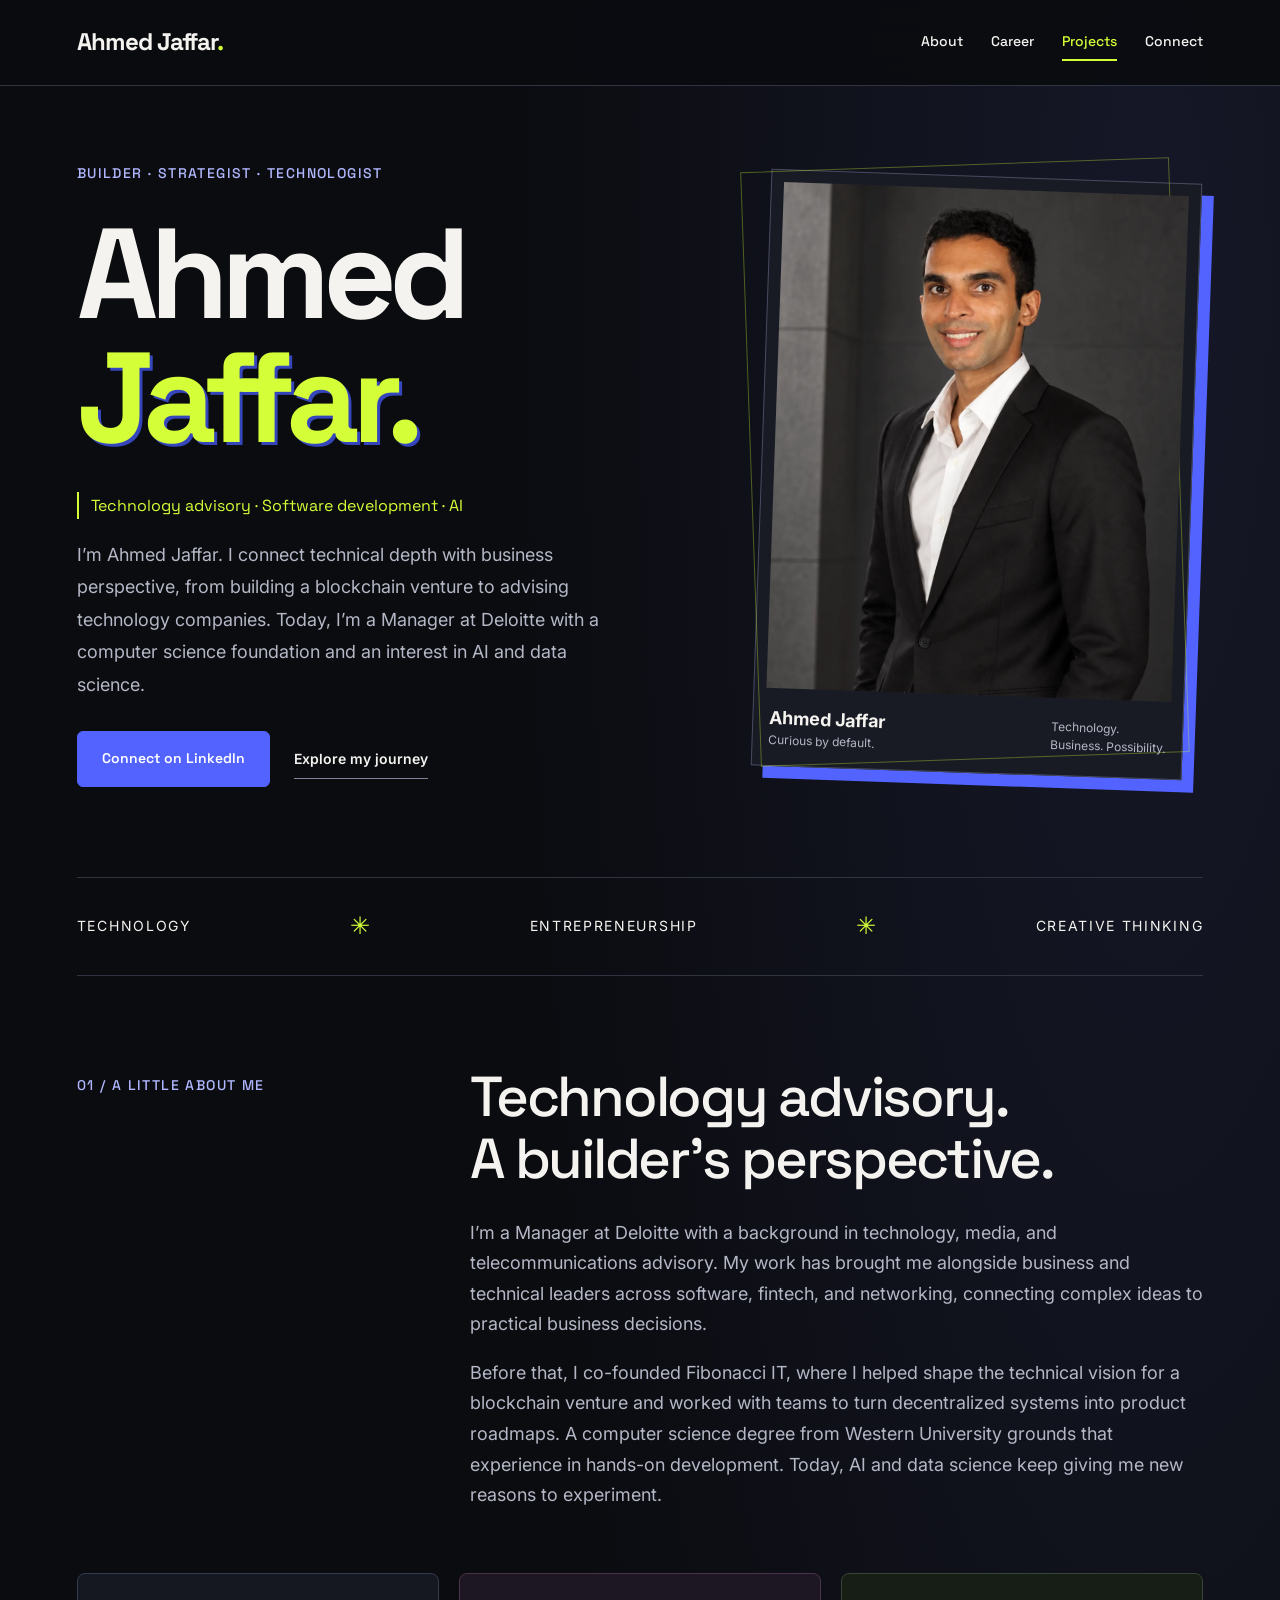
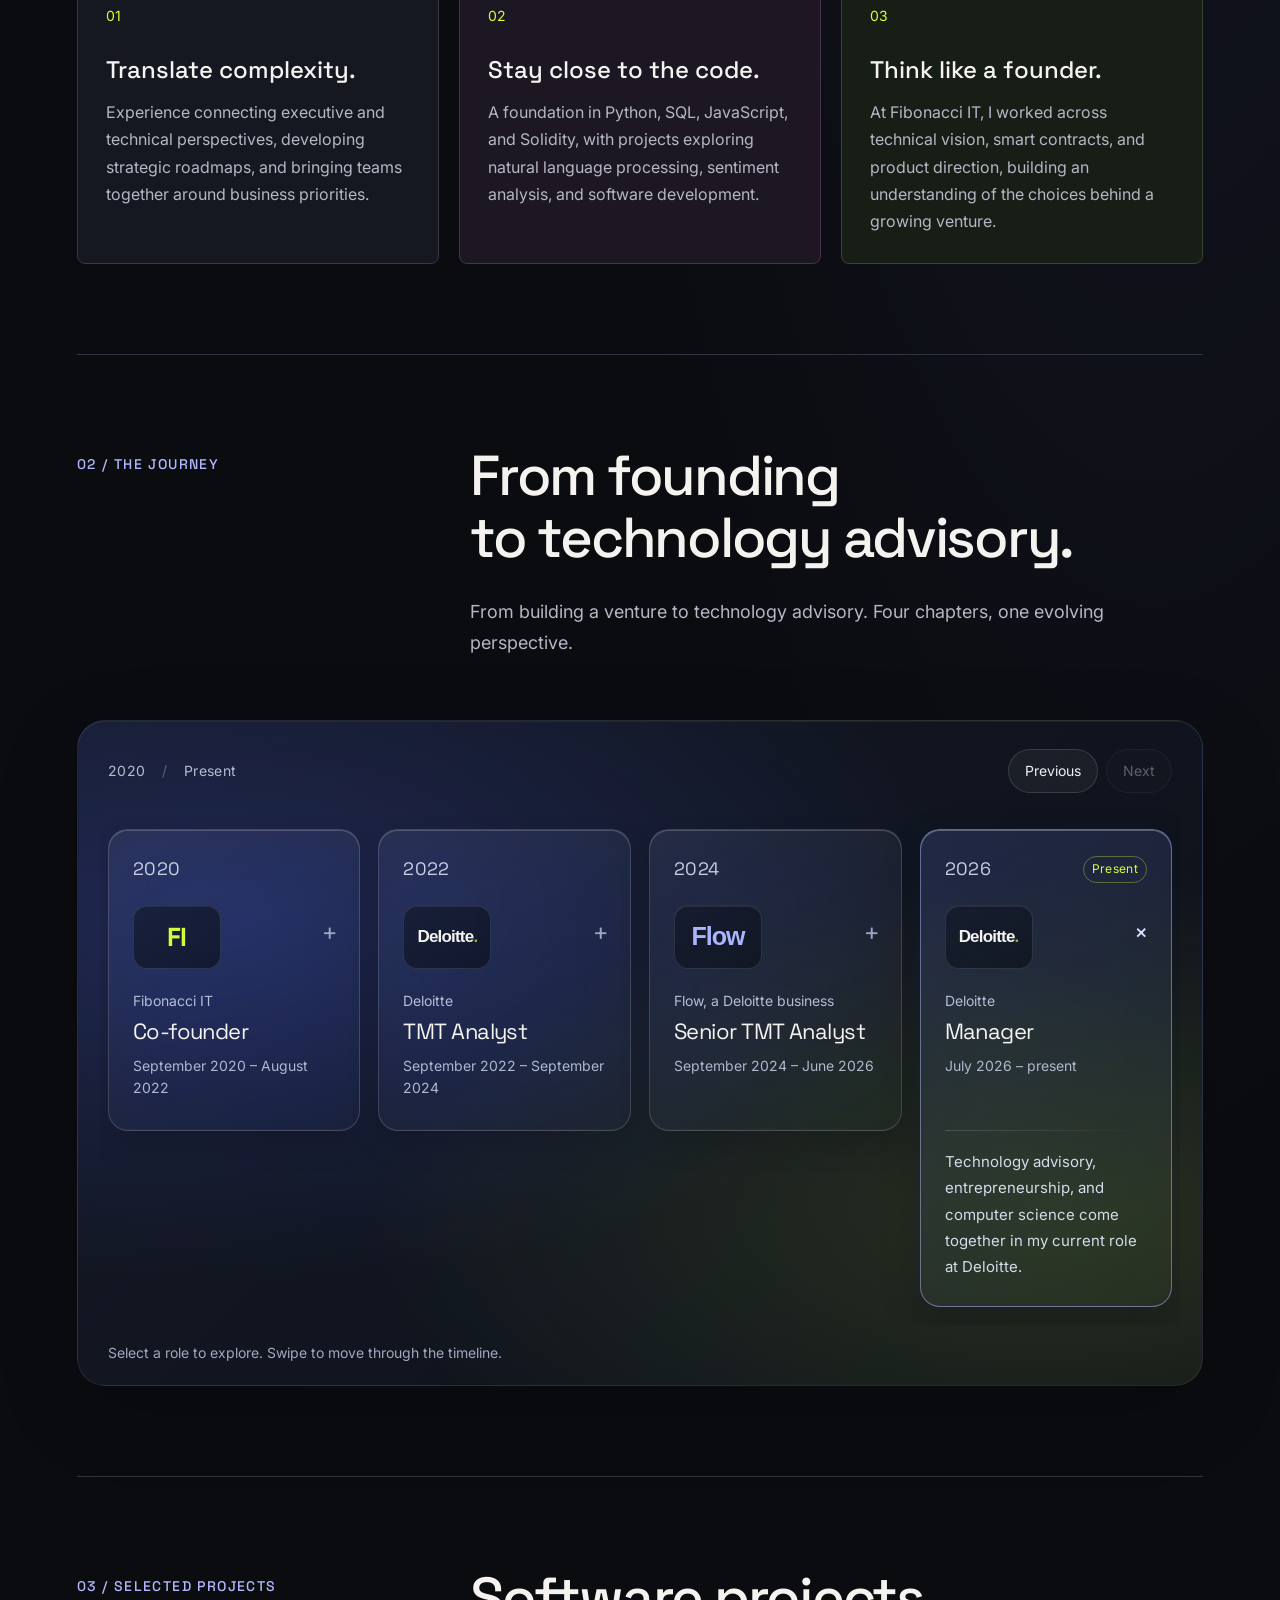
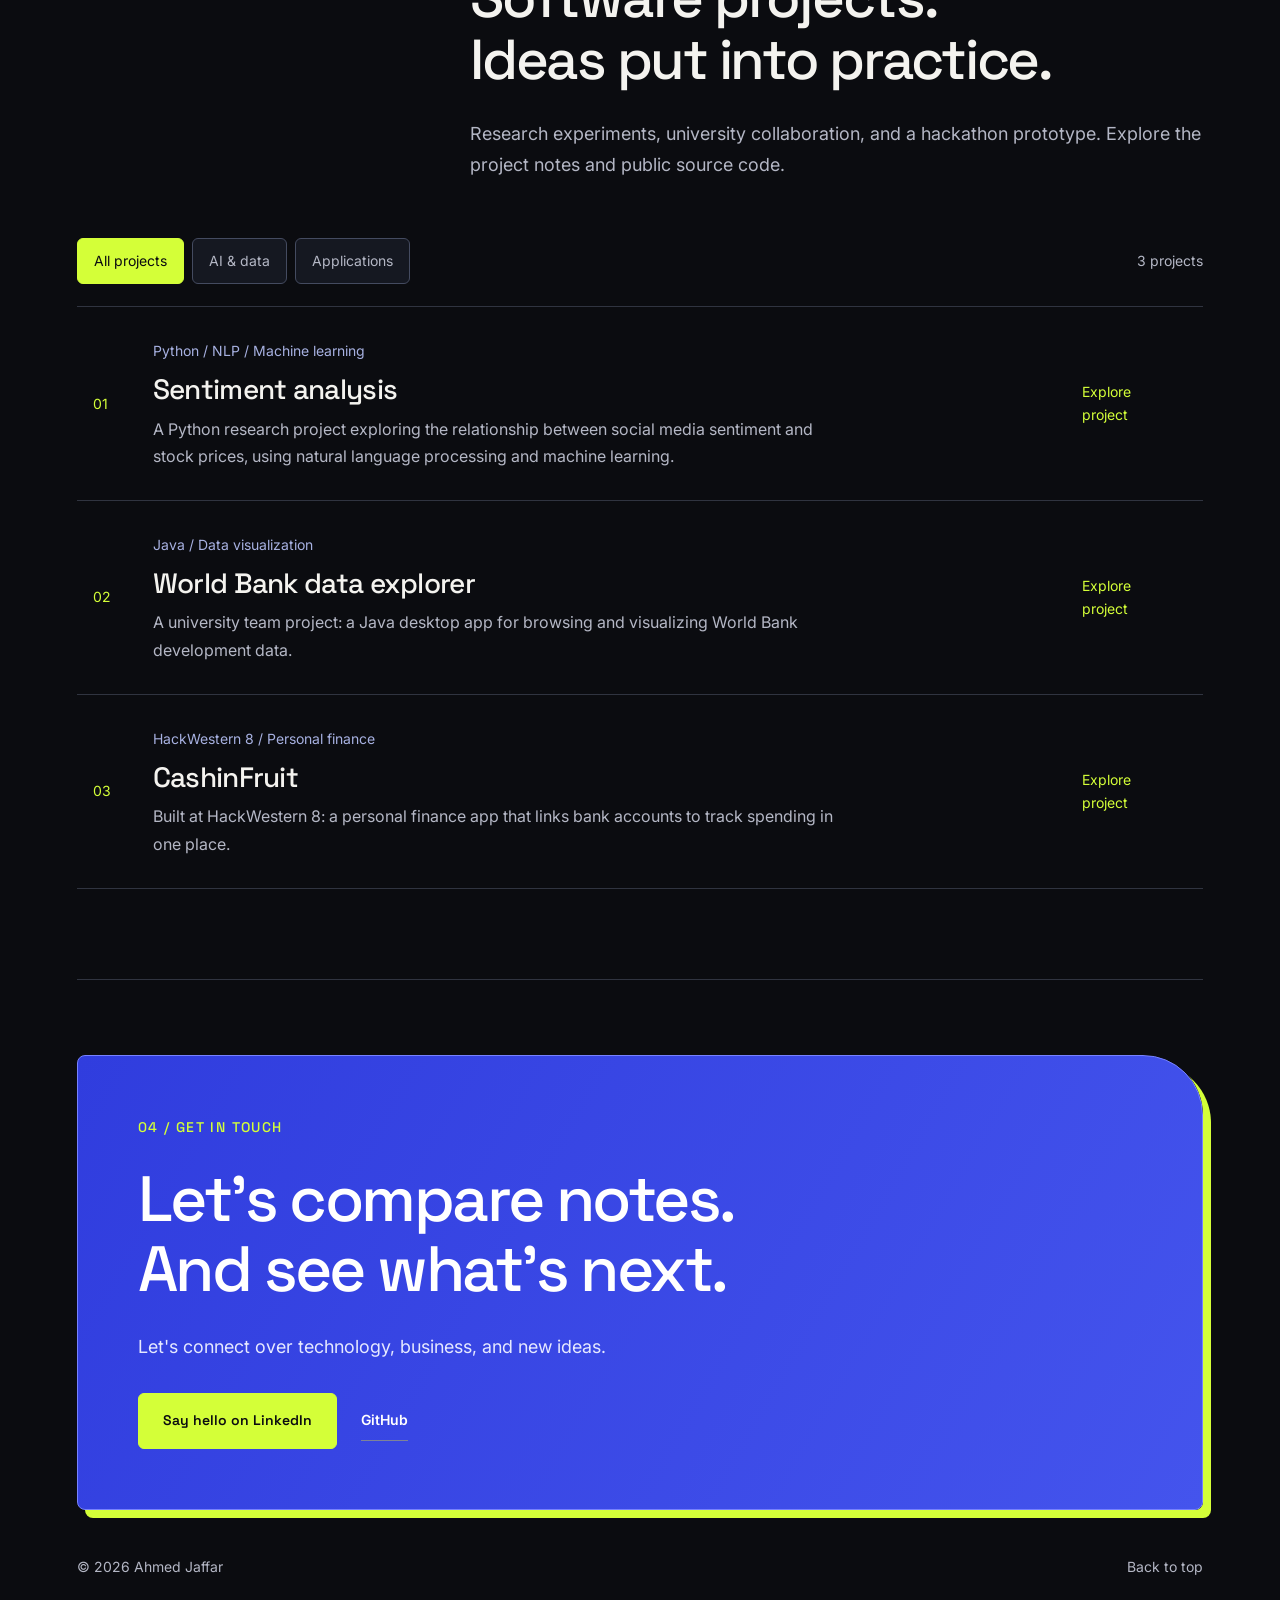
==== index.html @ ed450a81 "Sync published horizontal glass career timeline" ====
<!doctype html>
<html lang="en">
<head>
<meta charset="utf-8">
<meta name="viewport" content="width=device-width,initial-scale=1">
<title>Ahmed Jaffar | Technology Advisory &amp; Software Development</title>
<meta name="description" content="Ahmed Jaffar connects technology advisory with software development, AI research, and entrepreneurship. Explore his career and public software projects.">
<meta name="theme-color" content="#0b0c10">
<link rel="canonical" href="https://ahmedjaffar.ca/">

<meta property="og:type" content="profile">
<meta property="og:site_name" content="Ahmed Jaffar">
<meta property="og:locale" content="en_CA">
<meta property="profile:first_name" content="Ahmed">
<meta property="profile:last_name" content="Jaffar">
<meta property="og:title" content="Ahmed Jaffar | Technology Advisory &amp; Software Development">
<meta property="og:description" content="Ahmed Jaffar connects technology advisory with software development, AI research, and entrepreneurship. Explore his career and public software projects.">
<meta property="og:url" content="https://ahmedjaffar.ca/">
<meta property="og:image" content="https://ahmedjaffar.ca/og-image.jpg">
<meta property="og:image:width" content="1200">
<meta property="og:image:height" content="630">
<meta property="og:image:alt" content="Ahmed Jaffar personal website">
<meta name="twitter:image:alt" content="Ahmed Jaffar personal website">
<meta name="twitter:card" content="summary_large_image">
<meta name="twitter:title" content="Ahmed Jaffar | Technology Advisory &amp; Software Development">
<meta name="twitter:description" content="Ahmed Jaffar connects technology advisory with software development, AI research, and entrepreneurship. Explore his career and public software projects.">
<meta name="twitter:image" content="https://ahmedjaffar.ca/og-image.jpg">

<link rel="preconnect" href="https://fonts.googleapis.com">
<link rel="preconnect" href="https://fonts.gstatic.com" crossorigin>
<link rel="stylesheet" href="https://fonts.googleapis.com/css2?family=Space+Grotesk:wght@500;700&family=Inter:wght@400;500;600&display=swap">
<link rel="stylesheet" href="styles.css">

<link rel="icon" href="/favicon.ico" sizes="any">
<link rel="icon" type="image/svg+xml" href="/favicon.svg">
<link rel="icon" type="image/png" sizes="96x96" href="/favicon-96.png">
<link rel="apple-touch-icon" sizes="180x180" href="/apple-touch-icon.png">

<script type="application/ld+json">
{
  "@context": "https://schema.org",
  "@graph": [
    {
      "@type": "WebSite",
      "@id": "https://ahmedjaffar.ca/#website",
      "url": "https://ahmedjaffar.ca/",
      "name": "Ahmed Jaffar",
      "inLanguage": "en",
      "publisher": {
        "@id": "https://ahmedjaffar.ca/#person"
      },
      "alternateName": "Ahmed Jaffar"
    },
    {
      "@type": "ProfilePage",
      "@id": "https://ahmedjaffar.ca/#profile",
      "url": "https://ahmedjaffar.ca/",
      "name": "Ahmed Jaffar | Technology Advisory & Software Development",
      "description": "Ahmed Jaffar connects technology advisory with software development, AI research, and entrepreneurship. Explore his career and public software projects.",
      "isPartOf": {
        "@id": "https://ahmedjaffar.ca/#website"
      },
      "mainEntity": {
        "@id": "https://ahmedjaffar.ca/#person"
      },
      "inLanguage": "en",
      "hasPart": {
        "@id": "https://ahmedjaffar.ca/#project-list"
      }
    },
    {
      "@type": "Person",
      "@id": "https://ahmedjaffar.ca/#person",
      "name": "Ahmed Jaffar",
      "url": "https://ahmedjaffar.ca/",
      "jobTitle": "Manager",
      "worksFor": {
        "@type": "Organization",
        "name": "Deloitte"
      },
      "alumniOf": {
        "@type": "CollegeOrUniversity",
        "name": "Western University"
      },
      "knowsAbout": [
        "Technology advisory",
        "Computer science",
        "Artificial intelligence",
        "Software development",
        "Entrepreneurship"
      ],
      "sameAs": [
        "https://www.linkedin.com/in/ahmedjjaffar/",
        "https://github.com/Ajaffar1"
      ],
      "image": "https://ahmedjaffar.ca/ahmed-portrait.jpg"
    },
    {
      "@type": "ItemList",
      "@id": "https://ahmedjaffar.ca/#project-list",
      "name": "Ahmed Jaffar\u2019s selected public software projects",
      "itemListElement": [
        {
          "@type": "ListItem",
          "position": 1,
          "item": {
            "@type": "SoftwareSourceCode",
            "name": "Sentiment analysis",
            "codeRepository": "https://github.com/Ajaffar1/TwitterSentiment",
            "url": "https://ahmedjaffar.ca/projects/sentiment-analysis/",
            "programmingLanguage": "Python"
          }
        },
        {
          "@type": "ListItem",
          "position": 2,
          "item": {
            "@type": "SoftwareSourceCode",
            "name": "World Bank data explorer",
            "codeRepository": "https://github.com/Ajaffar1/World-Bank-DataBase",
            "url": "https://ahmedjaffar.ca/projects/world-bank-data-explorer/",
            "programmingLanguage": "Java"
          }
        },
        {
          "@type": "ListItem",
          "position": 3,
          "item": {
            "@type": "SoftwareSourceCode",
            "name": "CashinFruit",
            "codeRepository": "https://github.com/Ajaffar1/CashinFruit",
            "url": "https://ahmedjaffar.ca/projects/cashinfruit/"
          }
        }
      ]
    }
  ]
}
</script>
<noscript><style>.reveal{opacity:1!important;transform:none!important}</style></noscript>
</head>
<body>
<div class="reading-progress" aria-hidden="true"><span></span></div>
<a class="skip" href="#main-content">Skip to content</a>
<header class="site-header">
<a class="brand" href="#">Ahmed Jaffar<span>.</span>
</a>
<nav aria-label="Main navigation">
<a href="#about">About</a>
<a href="#work">Career</a>
<a href="#projects">Projects</a>
<a href="#connect">Connect</a>
</nav>
</header>
<main id="main-content">
<div class="hero">
<div>
<div class="eyebrow">
<span class="dot">
</span>Builder · Strategist · Technologist</div>
<h1>Ahmed<br>
<em>Jaffar.</em>
</h1>
<div class="hero-tag">Technology advisory · Software development · AI</div>
<p class="intro">I’m Ahmed Jaffar. I connect technical depth with business perspective, from building a blockchain venture to advising technology companies. Today, I’m a Manager at Deloitte with a computer science foundation and an interest in AI and data science.</p>
<div class="actions">
<a class="button" href="https://www.linkedin.com/in/ahmedjjaffar/" target="_blank" rel="noopener">Connect on LinkedIn</a>
<a href="#work">Explore my journey</a>
</div>
</div>
<div class="portrait">
<picture>
<source srcset="ahmed-portrait.webp" type="image/webp">
<img src="ahmed-portrait.jpg" alt="Ahmed Jaffar" width="1024" height="1536" fetchpriority="high" decoding="async">
</picture>
<div class="caption">
<div>
<strong>Ahmed Jaffar</strong>Curious by default.</div>
<span>Technology.<br>Business. Possibility.</span>
</div>
</div>
</div>
<div class="strip" aria-label="Areas of interest">
<span>TECHNOLOGY</span>
<span aria-hidden="true">✳</span>
<span>ENTREPRENEURSHIP</span>
<span aria-hidden="true">✳</span>
<span>CREATIVE THINKING</span>
</div>
<section id="about" class="reveal">
<div class="section-head">
<div class="eyebrow">01 / A little about me</div>
<div>
<h2>Technology advisory.<br>A builder’s perspective.</h2>
<p class="section-copy">I’m a Manager at Deloitte with a background in technology, media, and telecommunications advisory. My work has brought me alongside business and technical leaders across software, fintech, and networking, connecting complex ideas to practical business decisions.</p>
<p class="section-copy">Before that, I co-founded Fibonacci IT, where I helped shape the technical vision for a blockchain venture and worked with teams to turn decentralized systems into product roadmaps. A computer science degree from Western University grounds that experience in hands-on development. Today, AI and data science keep giving me new reasons to experiment.</p>
</div>
</div>
<div class="areas">
<article class="area">
<span class="num">01</span>
<h3>Translate complexity.</h3>
<p>Experience connecting executive and technical perspectives, developing strategic roadmaps, and bringing teams together around business priorities.</p>
</article>
<article class="area">
<span class="num">02</span>
<h3>Stay close to the code.</h3>
<p>A foundation in Python, SQL, JavaScript, and Solidity, with projects exploring natural language processing, sentiment analysis, and software development.</p>
</article>
<article class="area">
<span class="num">03</span>
<h3>Think like a founder.</h3>
<p>At Fibonacci IT, I worked across technical vision, smart contracts, and product direction, building an understanding of the choices behind a growing venture.</p>
</article>
</div>
</section>
<section id="work" class="reveal">
<div class="section-head">
<div class="eyebrow">02 / The journey</div>
<div>
<h2>From founding<br>to technology advisory.</h2>
<p class="section-copy">From building a venture to technology advisory. Four chapters, one evolving perspective.</p>
</div>
</div>
<div class="glass-timeline">
<div class="glass-toolbar"><span class="glass-caption">2020 <span aria-hidden="true">/</span> Present</span><div class="glass-controls" hidden><button type="button" class="career-previous" aria-label="Previous career role">Previous</button><button type="button" class="career-next" aria-label="Next career role">Next</button></div></div>
<div class="career-list" aria-label="Career timeline">
<details class="career-item" id="career-2020" data-nosnippet>
<summary>
<span class="career-milestone" aria-hidden="true">2020</span><span class="company-mark fibonacci" aria-hidden="true">FI</span><span class="career-heading"><span class="career-company">Fibonacci IT</span><span class="career-role">Co-founder</span><span class="career-date">September 2020 – August 2022</span></span><span class="career-chevron" aria-hidden="true">+</span></summary>
<div class="career-description"><p>Co-founded a blockchain venture focused on decentralized data infrastructure, working across smart contracts, data migration protocols, and product development roadmaps.</p></div></details><details class="career-item" id="career-2022" data-nosnippet>
<summary>
<span class="career-milestone" aria-hidden="true">2022</span><span class="company-mark deloitte" aria-hidden="true">Deloitte<span>.</span></span><span class="career-heading"><span class="career-company">Deloitte</span><span class="career-role">TMT Analyst</span><span class="career-date">September 2022 – September 2024</span></span><span class="career-chevron" aria-hidden="true">+</span></summary>
<div class="career-description"><p>Research, analysis, and executive briefings for technology and media engagements. Turning complex information into clear recommendations.</p></div></details><details class="career-item" id="career-2024" data-nosnippet>
<summary>
<span class="career-milestone" aria-hidden="true">2024</span><span class="company-mark flow" aria-hidden="true">Flow</span><span class="career-heading"><span class="career-company">Flow, a Deloitte business</span><span class="career-role">Senior TMT Analyst</span><span class="career-date">September 2024 – June 2026</span></span><span class="career-chevron" aria-hidden="true">+</span></summary>
<div class="career-description"><p>Worked with executive, finance, and technical stakeholders across software, fintech, and networking, connecting strategic priorities with practical business roadmaps.</p></div></details><details class="career-item" id="career-2026" open>
<summary>
<span class="career-milestone" aria-hidden="true">2026<span class="current-label">Present</span></span><span class="company-mark deloitte" aria-hidden="true">Deloitte<span>.</span></span><span class="career-heading"><span class="career-company">Deloitte</span><span class="career-role">Manager</span><span class="career-date">July 2026 – present</span></span><span class="career-chevron" aria-hidden="true">+</span></summary>
<div class="career-description"><p>Technology advisory, entrepreneurship, and computer science come together in my current role at Deloitte.</p></div></details></div>
<p class="glass-hint">Select a role to explore. Swipe to move through the timeline.</p>
</div>
</section>
<section id="projects" class="reveal">
<div class="section-head">
<div class="eyebrow">03 / Selected projects</div>
<div>
<h2>Software projects.<br>Ideas put into practice.</h2>
<p class="section-copy">Research experiments, university collaboration, and a hackathon prototype. Explore the project notes and public source code.</p>
</div>
</div>
<div class="project-tools" hidden>
<div role="group" aria-label="Filter projects" class="project-filters">
<button type="button" data-filter="all" aria-pressed="true">All projects</button>
<button type="button" data-filter="data" aria-pressed="false">AI & data</button>
<button type="button" data-filter="apps" aria-pressed="false">Applications</button>
</div>
<p class="project-count" role="status" aria-live="polite">3 projects</p>
</div>
<div class="projects">
<a class="project" data-category="data" href="/projects/sentiment-analysis/">
<span class="num">01</span>
<div>
<span class="project-stack">Python / NLP / Machine learning</span>
<h3>Sentiment analysis</h3>
<p>A Python research project exploring the relationship between social media sentiment and stock prices, using natural language processing and machine learning.</p>
</div>
<span class="project-cta">Explore project</span>
</a>
<a class="project" data-category="data apps" href="/projects/world-bank-data-explorer/">
<span class="num">02</span>
<div>
<span class="project-stack">Java / Data visualization</span>
<h3>World Bank data explorer</h3>
<p>A university team project: a Java desktop app for browsing and visualizing World Bank development data.</p>
</div>
<span class="project-cta">Explore project</span>
</a>
<a class="project" data-category="apps" href="/projects/cashinfruit/">
<span class="num">03</span>
<div>
<span class="project-stack">HackWestern 8 / Personal finance</span>
<h3>CashinFruit</h3>
<p>Built at HackWestern 8: a personal finance app that links bank accounts to track spending in one place.</p>
</div>
<span class="project-cta">Explore project</span>
</a>
</div>
</section>
<section id="connect" class="contact reveal">
<div class="eyebrow">04 / Get in touch</div>
<h2>Let’s compare notes.<br>And see what’s next.</h2>
<p>Let's connect over technology, business, and new ideas.</p>
<div class="actions">
<a class="button" href="https://www.linkedin.com/in/ahmedjjaffar/" target="_blank" rel="noopener">Say hello on LinkedIn</a>
<a href="https://github.com/Ajaffar1" target="_blank" rel="noopener">GitHub</a>
</div>
</section>
</main>
<footer>
<span>© 2026 Ahmed Jaffar</span>
<a href="#">Back to top</a>
</footer>
<script src="script.js" defer></script>
</body>
</html>
---- styles.css ----
:root{--ink:#f4f3ef;--paper:#0b0c10;--muted:#b4b7c5;--line:#303440;--blue:#5363ff;--lime:#d4ff38;--panel:#151821}*{box-sizing:border-box}html{scroll-behavior:smooth;scroll-padding-top:110px}body{margin:0;background:var(--paper);color:var(--ink);font:1rem/1.7 Inter,Arial,sans-serif;background-image:radial-gradient(ellipse at 90% 6%,#25294b66,transparent 40%)}[hidden]{display:none!important}a{color:inherit;text-decoration:none}button{font:inherit;cursor:pointer}a:focus-visible,button:focus-visible,summary:focus-visible{outline:3px solid var(--lime);outline-offset:5px}header,main,footer{max-width:1440px;margin:auto;padding-inline:6%}.site-header{position:sticky;top:0;z-index:20;background:#0b0c10f2;backdrop-filter:blur(16px);display:flex;justify-content:space-between;align-items:center;gap:24px;padding-block:22px;border-bottom:1px solid var(--line)}.brand,h1,h2,h3,.chapter-year,.chapter-title,.eyebrow,.hero-tag,nav,.button{font-family:'Space Grotesk',Inter,Arial,sans-serif}.brand{font-weight:700;font-size:1.5rem;letter-spacing:-1px}.brand span{color:var(--lime)}nav{display:flex;gap:28px;font-size:.875rem;font-weight:500}nav a{padding-block:6px;border-bottom:2px solid transparent;transition:color .2s,border-color .2s}nav a:hover,nav a[aria-current]{color:var(--lime);border-color:var(--lime)}.hero{display:grid;grid-template-columns:1.4fr 1fr;gap:64px;align-items:center;padding-block:76px 90px}.hero>div{min-width:0}.eyebrow{font-size:.875rem;text-transform:uppercase;letter-spacing:.1em;color:#b1b8ff;font-weight:500}.dot{display:none}h1{font-size:clamp(5rem,10vw,9rem);font-weight:700;line-height:.97;letter-spacing:-.06em;margin:26px 0 32px}h1 em{font-style:normal;color:var(--lime);text-shadow:3px 3px 0 #3545bb}.hero-tag{display:inline-block;color:var(--lime);font-size:1rem;border-left:2px solid var(--lime);padding-left:12px;margin-bottom:20px}.intro{max-width:540px;color:var(--muted);font-size:1.125rem;line-height:1.8}.actions{display:flex;flex-wrap:wrap;gap:24px;align-items:center;margin-top:30px;font-size:.875rem;font-weight:600}.actions>a:not(.button){padding-block:8px;border-bottom:1px solid #7e8397}.button{display:inline-block;background:var(--blue);color:#fff;padding:15px 24px;border:1px solid var(--blue);border-radius:6px;transition:transform .2s,box-shadow .2s}.button:hover{transform:translateY(-3px);box-shadow:0 10px 28px #5263ff44}.portrait{position:relative;background:#181b24;border:1px solid #464b5e;padding:12px;transform:rotate(2deg);box-shadow:12px 12px 0 #5363ff;margin-right:12px}.portrait:before{content:'';position:absolute;inset:-12px 12px 12px -12px;border:1px solid #d4ff3855;z-index:-1;transform:rotate(-4deg)}.portrait img{display:block;width:100%;height:auto;aspect-ratio:4/5;object-fit:cover;object-position:center 30%}.caption{padding:16px 4px 4px;display:flex;justify-content:space-between;gap:12px;align-items:center;font-size:.75rem;line-height:1.5;color:var(--muted)}.caption strong{color:var(--ink);font-size:1.125rem;display:block}.strip{border-block:1px solid var(--line);display:flex;justify-content:space-between;align-items:center;flex-wrap:wrap;gap:20px;padding:28px 0;font-size:.875rem;letter-spacing:.12em}.strip span:nth-child(even){font-size:1.5rem;color:var(--lime)}section{padding:90px 0;border-bottom:1px solid var(--line);scroll-margin-top:24px}.section-head{display:grid;grid-template-columns:1fr 2.2fr;gap:60px}.section-head>.eyebrow{padding-top:8px}h2{font-size:clamp(2.375rem,4.4vw,4rem);font-weight:500;line-height:1.1;letter-spacing:-.04em;margin:0 0 28px}p{margin-top:0}.section-copy{color:var(--muted);font-size:1.125rem;max-width:750px}.areas{display:grid;grid-template-columns:repeat(3,1fr);gap:20px;margin-top:44px}.area{padding:28px;background:var(--panel);border:1px solid #343a4b;border-radius:8px;transition:transform .2s,border-color .2s}.area:nth-child(2){background:#1d1723;border-color:#483348}.area:nth-child(3){background:#171e16;border-color:#364432}.area:hover{transform:translateY(-4px);border-color:var(--lime)}.num{font-size:.875rem;color:var(--lime)}h3{font-size:1.5rem;line-height:1.3;font-weight:500;margin:25px 0 14px}.area p{color:var(--muted);margin-bottom:0}.timeline-tools,.project-tools{display:flex;justify-content:space-between;align-items:center;gap:20px;flex-wrap:wrap;margin-top:40px}.year-nav,.project-filters{display:flex;flex-wrap:wrap;gap:8px}.timeline-tools button,.project-filters button{padding:10px 16px;font-size:.875rem;background:var(--panel);color:var(--muted);border:1px solid #444b60;border-radius:6px;transition:background .2s,color .2s}.timeline-tools button:hover,.project-filters button:hover{border-color:var(--lime);color:var(--ink)}.year-nav button[aria-expanded="true"],.project-filters button[aria-pressed="true"]{background:var(--lime);color:var(--paper);border-color:var(--lime)}.timeline-tools .expand-timeline{background:transparent;color:var(--ink)}.timeline{margin-top:24px;position:relative}.chapter{border-top:1px solid var(--line);scroll-margin-top:120px}.chapter:last-child{border-bottom:1px solid var(--line)}.chapter summary{display:grid;grid-template-columns:140px 1fr 40px;gap:24px;align-items:center;padding:30px 20px;cursor:pointer;list-style:none;border-radius:4px}.chapter summary::-webkit-details-marker{display:none}.chapter summary:hover{background:#181d2a}.chapter-year{font-size:1.75rem;color:#939bb5;font-weight:500}.chapter-year>span{display:block;width:fit-content;font-size:.75rem;letter-spacing:.05em;padding:2px 8px;margin-top:6px;background:var(--lime);color:var(--paper);border-radius:3px}.chapter-title{font-size:1.75rem;font-weight:500;line-height:1.3;letter-spacing:-.025em}.chapter-title small{display:block;font:400 .875rem/1.7 Inter,Arial,sans-serif;color:var(--muted);margin-top:8px}.chapter-toggle{font-size:1.875rem;color:var(--lime);text-align:center;transition:transform .2s}.chapter[open]{background:#111622;border-left:2px solid var(--lime)}.chapter[open] .chapter-year{color:var(--lime)}.chapter[open] .chapter-toggle{transform:rotate(45deg)}.chapter-body{margin-left:184px;padding:0 48px 30px 0;max-width:880px;color:#c2c6d3;font-size:1.0625rem}.chapter-tags{display:flex;gap:8px;flex-wrap:wrap}.chapter-tags span{font-size:.875rem;color:#bec6ff;border:1px solid #394365;border-radius:4px;padding:4px 10px}.project-count{font-size:.875rem;color:var(--muted);margin:0}.projects{margin-top:22px}.project{display:grid;grid-template-columns:40px 1fr 75px;gap:20px;align-items:center;border-top:1px solid var(--line);padding:30px 16px;transition:background .2s}.project:last-child{border-bottom:1px solid var(--line)}.project:hover{background:#161d2a}.project h3{margin:7px 0 0;font-size:1.75rem;letter-spacing:-.025em}.project-stack{color:#a7b1e1;font-size:.875rem}.project p{font-size:1rem;color:var(--muted);margin:8px 0 0;max-width:700px}.project-cta{font-size:.875rem;color:var(--lime)}.contact{background:linear-gradient(120deg,#303dde,#4454ed);color:white;padding:60px;margin:75px 0 35px;border:1px solid #7782ff;border-radius:8px 60px 8px 8px;box-shadow:8px 8px 0 var(--lime)}.contact .eyebrow{color:var(--lime)}.contact .button{background:var(--lime);color:var(--paper);border-color:var(--lime)}.contact h2{font-size:clamp(2.5rem,5vw,4.5rem);margin-top:24px;max-width:900px}.contact p{color:#e6e9ff;font-size:1.125rem}footer{font-size:.875rem;color:var(--muted);display:flex;justify-content:space-between;gap:24px;padding-block:10px 32px}.skip{position:absolute;left:-9999px}.skip:focus{left:20px;top:10px;z-index:50;background:var(--paper);padding:12px}.reveal{opacity:1}.reveal.in-view{animation:revealIn .55s ease}@keyframes revealIn{from{transform:translateY(16px)}to{transform:translateY(0)}}@media(max-width:900px){.hero{gap:32px}.section-head{grid-template-columns:1fr;gap:24px}.areas{gap:14px}.area{padding:24px}}@media(max-width:640px){.site-header{flex-wrap:wrap;gap:12px;padding-block:15px}.brand{font-size:1.25rem}nav{gap:20px}html{scroll-padding-top:130px}.hero{grid-template-columns:1fr;padding-block:42px 60px;gap:32px}h1{font-size:clamp(4.75rem,22vw,7.5rem)}.portrait{max-width:350px;width:90%;margin:14px auto;box-shadow:8px 8px 0 var(--blue)}.strip{justify-content:center;gap:12px;font-size:.875rem;letter-spacing:0}.strip span:nth-child(even){font-size:1rem}section{padding-block:56px}.areas{grid-template-columns:1fr}.chapter summary{grid-template-columns:64px 1fr 24px;gap:12px;padding:24px 10px}.chapter-year,.chapter-title{font-size:1.375rem}.chapter-body{margin-left:86px;padding:0 18px 28px 0;font-size:1rem}.chapter{scroll-margin-top:145px}.chapter-tags span{font-size:.875rem}.project{grid-template-columns:24px 1fr;gap:12px}.project-cta{grid-column:2}.project h3{font-size:1.375rem;overflow-wrap:anywhere}.timeline-tools,.project-tools{margin-top:26px;gap:14px}.contact{padding:30px 24px;margin-top:48px;border-radius:6px 36px 6px 6px;box-shadow:5px 5px 0 var(--lime)}.contact h2{font-size:2.5rem}.actions{gap:18px}footer{flex-wrap:wrap}}
@media(prefers-reduced-motion:reduce){html{scroll-behavior:auto}*,*:before,*:after{transition:none!important;animation:none!important}}
/* Keep enlarged text within the viewport without clipping content. */
nav{flex-wrap:wrap}.section-head>*{min-width:0}.chapter-title{min-width:0;overflow-wrap:anywhere}.chapter-toggle{line-height:1}h2,.eyebrow{overflow-wrap:anywhere}@media(max-width:640px){h1{font-size:clamp(3rem,22vw,7.5rem)}}
.reading-progress{position:fixed;top:0;left:0;right:0;height:3px;z-index:30;pointer-events:none}.reading-progress span{display:block;height:100%;background:var(--lime);transform:scaleX(0);transform-origin:left}.area{position:relative;overflow:hidden}.area:before{content:'';position:absolute;inset:0;pointer-events:none;background:radial-gradient(240px circle at var(--pointer-x,50%) var(--pointer-y,0%),#d4ff3814,transparent 70%);opacity:0;transition:opacity .2s}.area:hover:before{opacity:1}.project{position:relative}.project:before{content:'';position:absolute;inset:12px auto 12px 0;width:2px;background:var(--lime);transform:scaleY(0);transition:transform .2s}.project:hover:before,.project:focus-visible:before{transform:scaleY(1)}.project-cta{width:95px}.chapter-permalink{display:inline-block;font-size:.875rem;color:#aeb9fa;margin-top:20px;border-bottom:1px solid #414b70}.chapter-permalink:hover{color:var(--lime)}.year-nav button{min-width:66px}.project-detail{max-width:900px;margin:0 auto 70px}.breadcrumbs{display:flex;gap:12px;flex-wrap:wrap;padding-block:30px;font-size:.875rem;color:var(--muted)}.breadcrumbs a:hover{color:var(--lime)}.project-detail>.eyebrow{margin-top:35px}.project-detail h1{font-size:clamp(2.5rem,5.5vw,5rem);letter-spacing:-.045em;line-height:1.1;overflow-wrap:anywhere;margin-block:25px}.project-lead{font-size:clamp(1.125rem,1.8vw,1.375rem);color:var(--muted);max-width:830px}.project-note{padding-block:40px}.project-note:first-of-type{margin-top:45px}.project-note h2{font-size:clamp(1.75rem,3vw,2.25rem);margin-bottom:18px}.project-note p{font-size:1.125rem;color:var(--muted);margin-bottom:0}.related-projects{border-top:1px solid var(--line);padding-block:36px 60px}.related-projects h2{font-size:1.5rem}.related-projects>div{display:flex;flex-wrap:wrap;gap:16px}.related-projects a{border:1px solid var(--line);padding:14px 20px;border-radius:6px;font-size:1rem}.related-projects a:hover{border-color:var(--lime);color:var(--lime)}@media(max-width:640px){.project-detail{margin-bottom:40px}.project-detail>.eyebrow{margin-top:10px}.project-detail h1{font-size:clamp(2rem,8vw,3.5rem)}.project-note{padding-block:32px}.project-cta{width:auto}.year-nav{gap:6px}.year-nav button{min-width:0;padding:10px 14px}.breadcrumbs{row-gap:8px}}@media(prefers-reduced-motion:reduce){.area:before{display:none}}
@media(min-width:641px){.project{grid-template-columns:40px 1fr 105px}}
/* Career explorer: chronological rail and a focused work panel. */
.timeline-tools{display:block;scroll-margin-top:125px}.year-nav{display:grid;grid-template-columns:repeat(4,minmax(0,1fr));gap:10px;position:relative}.year-nav button{min-width:0;text-align:left;padding:18px 20px;border-radius:8px;position:relative}.year-nav button span{display:block;font-family:'Space Grotesk',Arial,sans-serif;font-size:1.5rem;line-height:1.3}.year-nav button small{display:block;font-size:.875rem;margin-top:5px;color:inherit;line-height:1.4}.year-nav button[aria-expanded="true"]{background:var(--panel);color:var(--muted);border-color:#444b60}.year-nav button[aria-pressed="true"]{background:var(--lime);border-color:var(--lime);color:var(--paper);box-shadow:0 4px 24px #d4ff3815}.timeline-navigation{display:flex;flex-wrap:wrap;justify-content:space-between;gap:12px;align-items:center;margin-top:20px}.role-stepper{display:flex;gap:8px;flex-wrap:wrap}.timeline-tools button:disabled{opacity:.4;cursor:default;border-color:var(--line)}.timeline-tools button:disabled:hover{color:var(--muted)}.role-status{font-size:.875rem;color:var(--muted);margin:18px 0 0;min-height:1.7em}.chapter{transition:background .2s,border-color .2s}.chapter.selected-role{border-left:2px solid var(--lime)}.chapter.selected-role summary{background:linear-gradient(110deg,#1e2940,#111622)}.chapter[data-mode="focus"]{background:var(--panel)}.role-headline{font-size:clamp(1.375rem,2.5vw,2rem);margin:6px 0 18px;color:var(--ink);letter-spacing:-.025em}.role-focus{padding:18px 20px;border-left:2px solid #6072ff;background:#1a2132;margin:22px 0}.role-focus>span{display:block;font-size:.875rem;color:#b9c2ff;margin-bottom:7px}.role-focus p{margin:0;color:#d4d9e6}.chapter-body{padding-bottom:36px}.timeline[data-mode="focus"] .chapter:not(.selected-role) .chapter-year{font-size:1.375rem}.timeline[data-mode="focus"] .chapter:not(.selected-role) .chapter-title{font-size:1.375rem}.timeline[data-mode="focus"] .chapter:not(.selected-role) summary{padding-block:22px}@media(max-width:640px){.year-nav{grid-template-columns:repeat(2,minmax(0,1fr));gap:8px}.year-nav button{padding:14px}.year-nav button span{font-size:1.25rem}.timeline-navigation{align-items:flex-start}.role-focus{padding:15px;margin-block:18px}.chapter-body{margin-left:16px;padding-right:16px}.timeline-tools{scroll-margin-top:145px}}@media(prefers-reduced-motion:reduce){.chapter{transition:none}}
.timeline[data-mode="focus"] .chapter:not(.selected-role){display:none}
.chapter-body,.year-nav button{overflow-wrap:anywhere}
body{overflow-wrap:anywhere}.caption{flex-wrap:wrap}.strip span{max-width:100%}.chapter-toggle{font-size:30px}@media(max-width:640px){h1{font-size:clamp(2.5rem,22vw,7.5rem)}.chapter summary{grid-template-columns:max-content minmax(0,1fr) 24px}}
.career-list{margin-top:44px;position:relative}.career-list:before{content:'';position:absolute;top:40px;bottom:40px;left:44px;width:1px;background:var(--line)}.career-item{position:relative;margin-bottom:12px;border:1px solid var(--line);border-radius:10px;background:#10131b;scroll-margin-top:130px}.career-item[open]{border-color:#555f80;background:#141a27}.career-item summary{list-style:none;display:grid;grid-template-columns:88px minmax(0,1fr) 30px;gap:24px;align-items:center;padding:24px;cursor:pointer}.career-item summary::-webkit-details-marker{display:none}.career-item summary:hover{background:#ffffff03}.company-mark{height:68px;display:flex;align-items:center;justify-content:center;border-radius:8px;background:#080a0e;border:1px solid #343a48;color:var(--ink);font:bold 17px Arial,sans-serif;letter-spacing:-.8px}.company-mark.deloitte span{color:#86bc25}.company-mark.flow{font-size:25px;letter-spacing:-1px;color:#aab5ff}.company-mark.fibonacci{font-family:'Space Grotesk',Arial,sans-serif;font-size:26px;letter-spacing:-1px;color:var(--lime)}.career-heading{display:flex;flex-direction:column;gap:3px}.career-company{font-size:.875rem;color:#b0b7cc}.career-role{font-family:'Space Grotesk',Arial,sans-serif;font-size:1.5rem;color:var(--ink);letter-spacing:-.025em}.career-date{font-size:.875rem;color:var(--muted);margin-top:3px}.career-chevron{font-size:24px;line-height:1;color:var(--muted);text-align:center;transition:transform .2s}.career-item[open] .career-chevron{transform:rotate(45deg);color:var(--lime)}.career-description{padding:0 62px 26px 136px;max-width:1050px;color:#c4cbdc;font-size:1rem}.career-description p{margin:0;line-height:1.8}@media(max-width:640px){.career-list{margin-top:28px}.career-item summary{grid-template-columns:70px minmax(0,1fr) 20px;gap:14px;padding:18px 14px}.company-mark{height:58px;font-size:14px;letter-spacing:-.7px}.company-mark.flow{font-size:22px}.career-role{font-size:1.125rem}.career-description{padding:0 20px 22px 20px}.career-date{font-size:.875rem}.career-list:before{left:35px}.career-item{scroll-margin-top:145px}}
/* Horizontal glass timeline; solid surfaces remain usable without backdrop blur. */
.glass-timeline{position:relative;margin-top:44px;padding:28px 22px 20px;border:1px solid #ffffff14;border-radius:28px;background:radial-gradient(ellipse at 12% 30%,#4d63ff35,transparent 55%),radial-gradient(ellipse at 88% 75%,#d4ff3820,transparent 50%),linear-gradient(135deg,#141926,#0d1119);box-shadow:inset 0 1px 0 #ffffff0d,0 24px 80px #00000030;scroll-margin-top:120px;overflow:hidden}.glass-toolbar{display:flex;justify-content:space-between;align-items:center;gap:20px;padding:0 8px 8px}.glass-caption{font-size:.875rem;color:#b6bdd1;letter-spacing:.03em}.glass-caption>span{color:#596378;padding-inline:12px}.glass-controls{display:flex;gap:8px}.glass-controls button{padding:9px 16px;color:#eef0f8;background:#ffffff0c;border:1px solid #ffffff24;border-radius:100px;font-size:.875rem;backdrop-filter:blur(12px);transition:background .2s}.glass-controls button:hover{background:#ffffff18}.glass-controls button:disabled{opacity:.35;cursor:default}.career-list{display:flex;gap:18px;align-items:flex-start;margin:0;padding:28px 8px 18px;overflow-x:auto;overscroll-behavior-x:contain;scroll-snap-type:x proximity;scroll-padding-inline:8px;position:relative;scrollbar-width:thin;scrollbar-color:#69739766 transparent}.career-list:before{display:none}.career-item{flex:0 0 calc((100% - 54px)/4);min-width:240px;max-width:340px;margin:0;position:relative;border-radius:20px;border:1px solid #ffffff26;background:linear-gradient(155deg,#ffffff12,#ffffff05);box-shadow:inset 0 1px 0 #ffffff30,inset 0 -1px 0 #ffffff08,0 14px 30px #00000024;backdrop-filter:blur(24px) saturate(140%);scroll-snap-align:center;transition:border-color .25s,background .25s,box-shadow .25s}.career-item:before{content:'';position:absolute;inset:0;border-radius:inherit;pointer-events:none;background:radial-gradient(220px circle at var(--glass-x,50%) var(--glass-y,0%),#ffffff18,transparent 75%);opacity:0;transition:opacity .2s}.career-item:hover:before{opacity:1}.career-item:hover{border-color:#ffffff45}.career-item[open]{border-color:#b5c2ff77;background:linear-gradient(150deg,#8296ff29,#ffffff09);box-shadow:inset 0 1px 0 #ffffff44,0 16px 40px #00000030,0 0 28px #5363ff0e}.career-item summary{display:flex;flex-direction:column;align-items:flex-start;gap:20px;padding:24px;min-height:300px;border-radius:20px;position:relative}.career-item summary:focus-visible{outline-offset:3px;border-radius:20px}.career-item summary:hover{background:none}.career-milestone{display:flex;justify-content:space-between;align-items:center;gap:12px;width:100%;font-family:'Space Grotesk',Arial,sans-serif;font-size:1.125rem;color:#c8cfe1;letter-spacing:.02em}.current-label{font:400 .75rem/1.4 Inter,Arial,sans-serif;border:1px solid #d4ff3855;color:var(--lime);border-radius:100px;padding:4px 8px}.company-mark{width:88px;height:64px;flex-shrink:0;background:linear-gradient(150deg,#10152299,#080d1499);border:1px solid #ffffff1c;border-radius:14px;box-shadow:inset 0 1px 0 #ffffff12}.career-heading{gap:6px}.career-company{font-size:.875rem;color:#b5bed7}.career-role{font-size:1.375rem;line-height:1.25}.career-date{font-size:.875rem;line-height:1.6;color:#aeb8ce}.career-chevron{position:absolute;right:22px;top:90px;font-size:24px;color:#9aa7c3}.career-item[open] .career-chevron{color:#d8e1ff}.career-description{padding:0 24px 26px;font-size:.9375rem;color:#d5dcec;max-width:none}.career-description:before{content:'';display:block;height:1px;background:linear-gradient(90deg,#ffffff28,transparent);margin-bottom:18px}.career-description p{line-height:1.75}.glass-hint{margin:16px 8px 0;font-size:.875rem;color:#9fa9bf}@supports not (backdrop-filter:blur(1px)){.career-item{background:#1c2538}.career-item[open]{background:#26334b}}@media(max-width:1100px){.career-item{flex-basis:280px;min-width:280px}}@media(max-width:640px){.glass-timeline{padding:20px 10px 18px;border-radius:22px;margin-top:28px;scroll-margin-top:145px}.glass-toolbar{gap:10px;flex-wrap:wrap}.glass-caption{font-size:.875rem}.glass-controls button{padding:8px 14px}.career-list{gap:14px;padding-top:22px}.career-item{flex-basis:86%;min-width:0;max-width:none;border-radius:18px}.career-item summary{padding:22px;min-height:295px}.career-role{font-size:1.25rem}.career-description{padding:0 22px 24px}.company-mark{width:80px;height:60px;font-size:16px}.glass-hint{line-height:1.6}.career-item{scroll-margin-top:145px}}@media(prefers-reduced-motion:reduce){.career-item:before{display:none}.career-list{scroll-behavior:auto}}
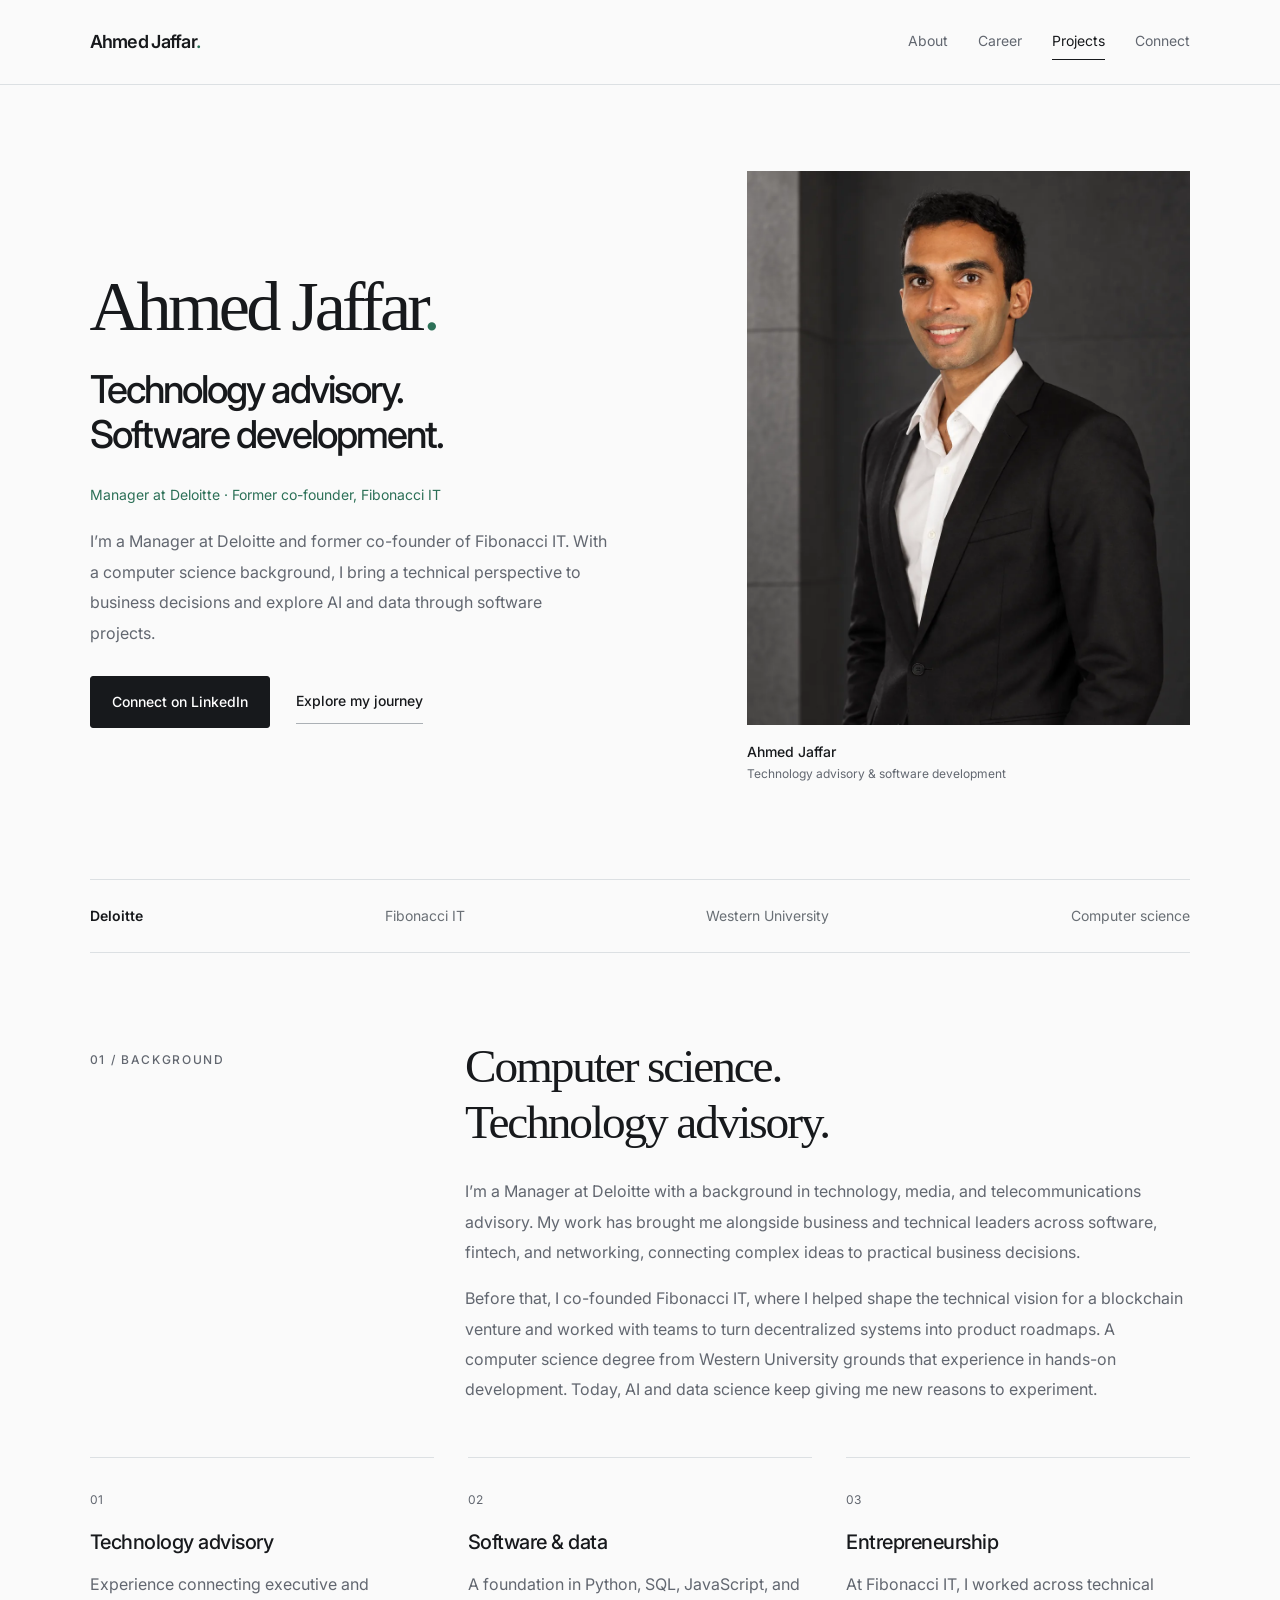
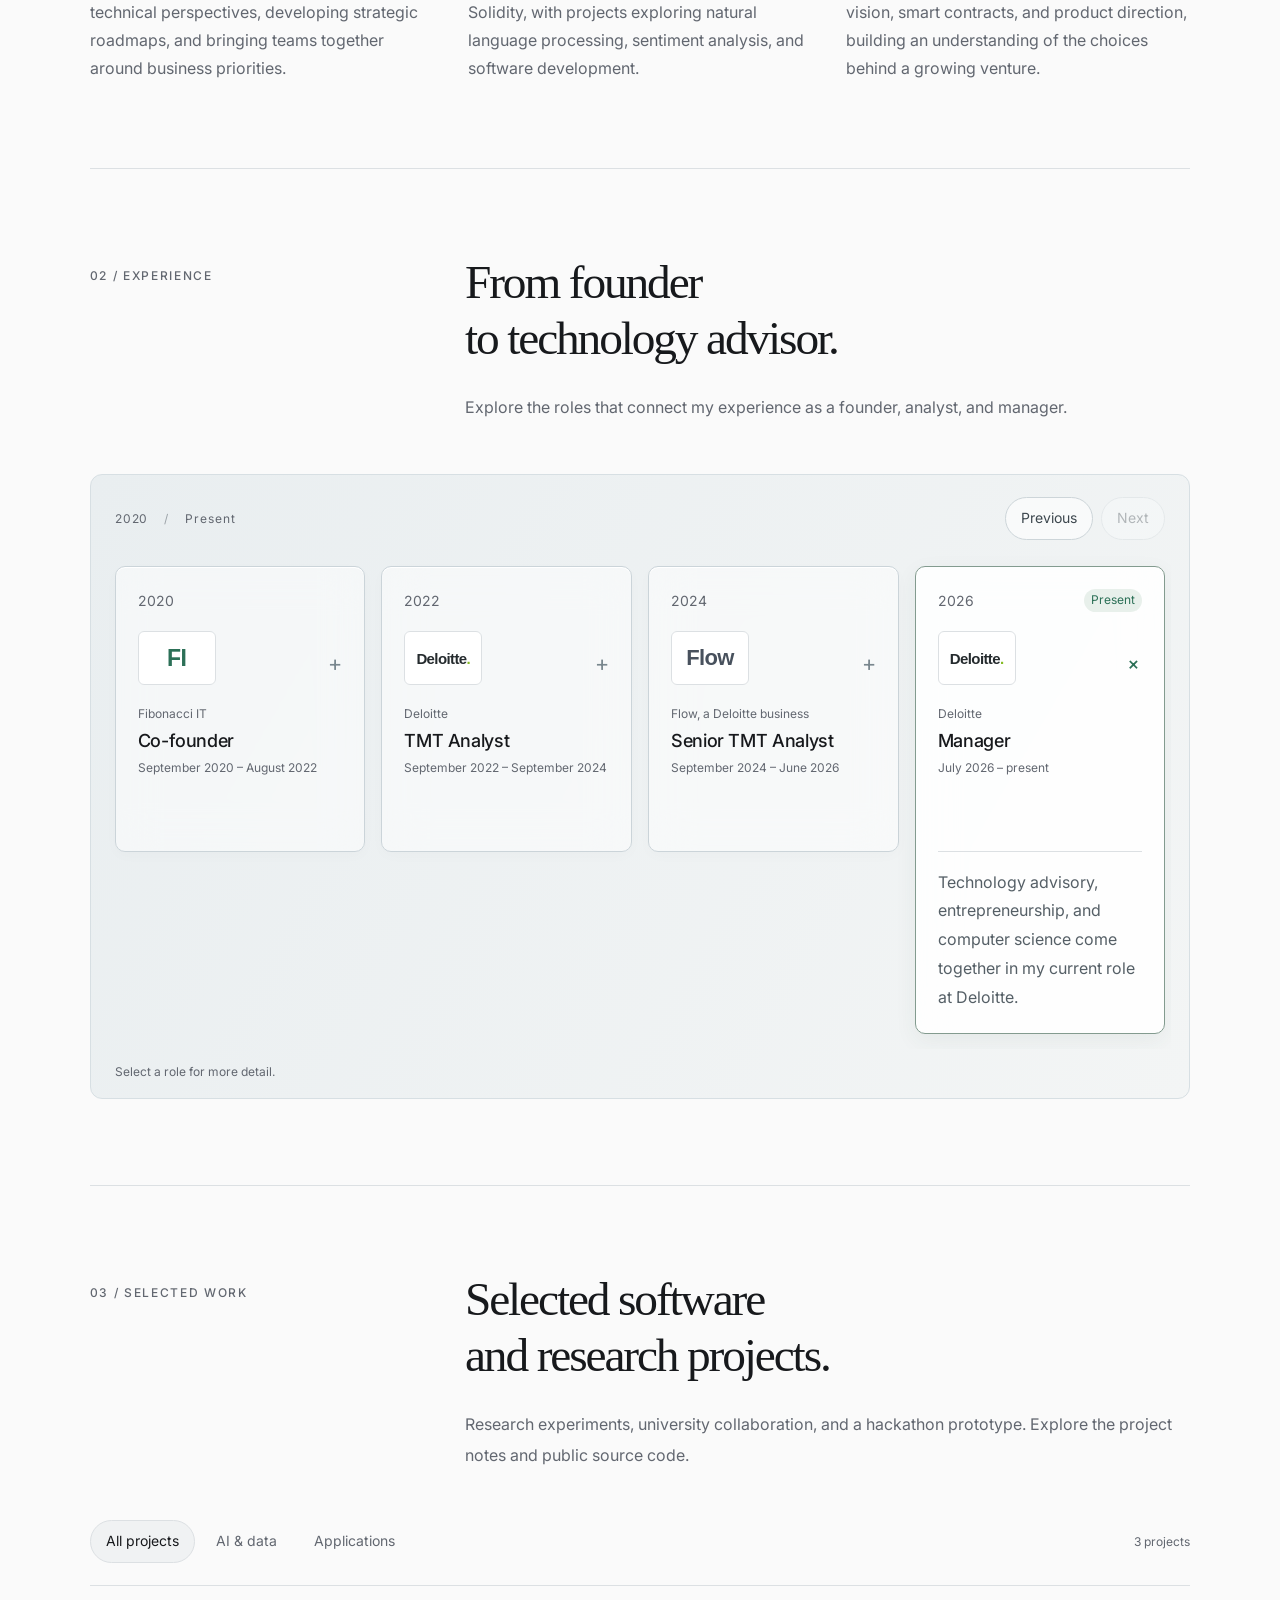
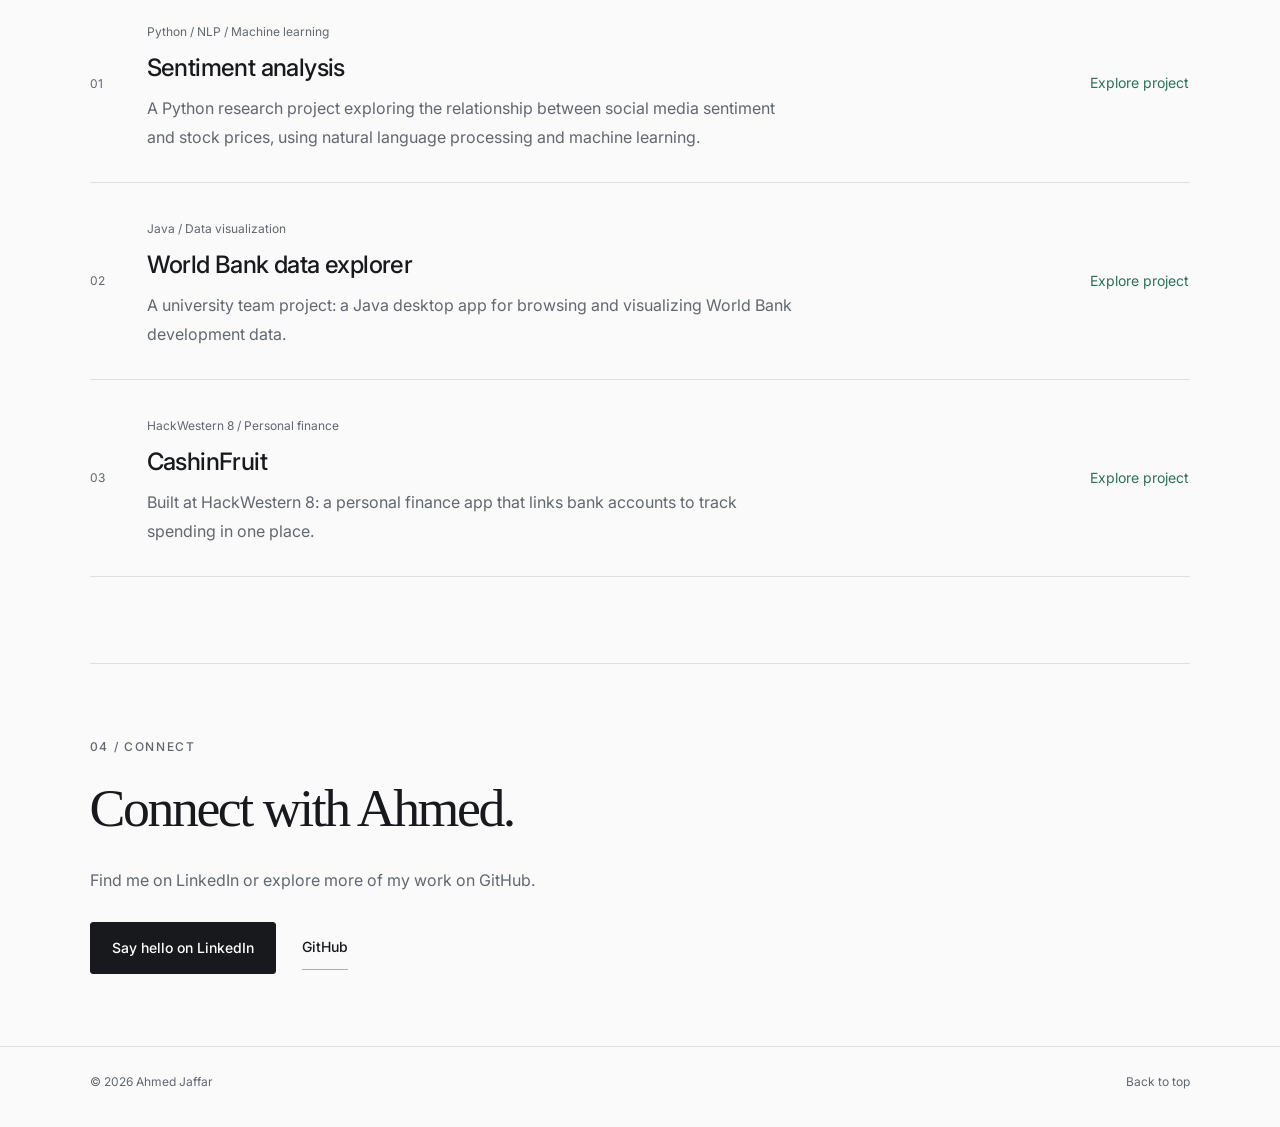
==== commit badf37f0: "Sync published cohesive editorial website redesign" ====
--- a/index.html
+++ b/index.html
@@ -5,7 +5,7 @@
 <meta name="viewport" content="width=device-width,initial-scale=1">
 <title>Ahmed Jaffar | Technology Advisory &amp; Software Development</title>
 <meta name="description" content="Ahmed Jaffar connects technology advisory with software development, AI research, and entrepreneurship. Explore his career and public software projects.">
-<meta name="theme-color" content="#0b0c10">
+<meta name="theme-color" content="#fafafa">
 <link rel="canonical" href="https://ahmedjaffar.ca/">
 
 <meta property="og:type" content="profile">
@@ -155,14 +155,10 @@
 <main id="main-content">
 <div class="hero">
 <div>
-<div class="eyebrow">
-<span class="dot">
-</span>Builder · Strategist · Technologist</div>
-<h1>Ahmed<br>
-<em>Jaffar.</em>
-</h1>
-<div class="hero-tag">Technology advisory · Software development · AI</div>
-<p class="intro">I’m Ahmed Jaffar. I connect technical depth with business perspective, from building a blockchain venture to advising technology companies. Today, I’m a Manager at Deloitte with a computer science foundation and an interest in AI and data science.</p>
+<h1>Ahmed Jaffar<span>.</span></h1>
+<p class="hero-statement">Technology advisory.<br>Software development.</p>
+<div class="hero-tag">Manager at Deloitte · Former co-founder, Fibonacci IT</div>
+<p class="intro">I’m a Manager at Deloitte and former co-founder of Fibonacci IT. With a computer science background, I bring a technical perspective to business decisions and explore AI and data through software projects.</p>
 <div class="actions">
 <a class="button" href="https://www.linkedin.com/in/ahmedjjaffar/" target="_blank" rel="noopener">Connect on LinkedIn</a>
 <a href="#work">Explore my journey</a>
@@ -175,23 +171,17 @@
 </picture>
 <div class="caption">
 <div>
-<strong>Ahmed Jaffar</strong>Curious by default.</div>
-<span>Technology.<br>Business. Possibility.</span>
-</div>
-</div>
-</div>
-<div class="strip" aria-label="Areas of interest">
-<span>TECHNOLOGY</span>
-<span aria-hidden="true">✳</span>
-<span>ENTREPRENEURSHIP</span>
-<span aria-hidden="true">✳</span>
-<span>CREATIVE THINKING</span>
-</div>
+<strong>Ahmed Jaffar</strong>Technology advisory &amp; software development</div>
+
+</div>
+</div>
+</div>
+<div class="strip" aria-label="Background"><span>Deloitte</span><span>Fibonacci IT</span><span>Western University</span><span>Computer science</span></div>
 <section id="about" class="reveal">
 <div class="section-head">
-<div class="eyebrow">01 / A little about me</div>
-<div>
-<h2>Technology advisory.<br>A builder’s perspective.</h2>
+<div class="eyebrow">01 / Background</div>
+<div>
+<h2>Computer science.<br>Technology advisory.</h2>
 <p class="section-copy">I’m a Manager at Deloitte with a background in technology, media, and telecommunications advisory. My work has brought me alongside business and technical leaders across software, fintech, and networking, connecting complex ideas to practical business decisions.</p>
 <p class="section-copy">Before that, I co-founded Fibonacci IT, where I helped shape the technical vision for a blockchain venture and worked with teams to turn decentralized systems into product roadmaps. A computer science degree from Western University grounds that experience in hands-on development. Today, AI and data science keep giving me new reasons to experiment.</p>
 </div>
@@ -199,27 +189,27 @@
 <div class="areas">
 <article class="area">
 <span class="num">01</span>
-<h3>Translate complexity.</h3>
+<h3>Technology advisory</h3>
 <p>Experience connecting executive and technical perspectives, developing strategic roadmaps, and bringing teams together around business priorities.</p>
 </article>
 <article class="area">
 <span class="num">02</span>
-<h3>Stay close to the code.</h3>
+<h3>Software &amp; data</h3>
 <p>A foundation in Python, SQL, JavaScript, and Solidity, with projects exploring natural language processing, sentiment analysis, and software development.</p>
 </article>
 <article class="area">
 <span class="num">03</span>
-<h3>Think like a founder.</h3>
+<h3>Entrepreneurship</h3>
 <p>At Fibonacci IT, I worked across technical vision, smart contracts, and product direction, building an understanding of the choices behind a growing venture.</p>
 </article>
 </div>
 </section>
 <section id="work" class="reveal">
 <div class="section-head">
-<div class="eyebrow">02 / The journey</div>
-<div>
-<h2>From founding<br>to technology advisory.</h2>
-<p class="section-copy">From building a venture to technology advisory. Four chapters, one evolving perspective.</p>
+<div class="eyebrow">02 / Experience</div>
+<div>
+<h2>From founder<br>to technology advisor.</h2>
+<p class="section-copy">Explore the roles that connect my experience as a founder, analyst, and manager.</p>
 </div>
 </div>
 <div class="glass-timeline">
@@ -238,14 +228,14 @@
 <summary>
 <span class="career-milestone" aria-hidden="true">2026<span class="current-label">Present</span></span><span class="company-mark deloitte" aria-hidden="true">Deloitte<span>.</span></span><span class="career-heading"><span class="career-company">Deloitte</span><span class="career-role">Manager</span><span class="career-date">July 2026 – present</span></span><span class="career-chevron" aria-hidden="true">+</span></summary>
 <div class="career-description"><p>Technology advisory, entrepreneurship, and computer science come together in my current role at Deloitte.</p></div></details></div>
-<p class="glass-hint">Select a role to explore. Swipe to move through the timeline.</p>
+<p class="glass-hint">Select a role for more detail.</p>
 </div>
 </section>
 <section id="projects" class="reveal">
 <div class="section-head">
-<div class="eyebrow">03 / Selected projects</div>
-<div>
-<h2>Software projects.<br>Ideas put into practice.</h2>
+<div class="eyebrow">03 / Selected work</div>
+<div>
+<h2>Selected software<br>and research projects.</h2>
 <p class="section-copy">Research experiments, university collaboration, and a hackathon prototype. Explore the project notes and public source code.</p>
 </div>
 </div>
@@ -288,9 +278,9 @@
 </div>
 </section>
 <section id="connect" class="contact reveal">
-<div class="eyebrow">04 / Get in touch</div>
-<h2>Let’s compare notes.<br>And see what’s next.</h2>
-<p>Let's connect over technology, business, and new ideas.</p>
+<div class="eyebrow">04 / Connect</div>
+<h2>Connect with Ahmed.</h2>
+<p>Find me on LinkedIn or explore more of my work on GitHub.</p>
 <div class="actions">
 <a class="button" href="https://www.linkedin.com/in/ahmedjjaffar/" target="_blank" rel="noopener">Say hello on LinkedIn</a>
 <a href="https://github.com/Ajaffar1" target="_blank" rel="noopener">GitHub</a>
--- a/styles.css
+++ b/styles.css
@@ -1,14 +1,3 @@
-:root{--ink:#f4f3ef;--paper:#0b0c10;--muted:#b4b7c5;--line:#303440;--blue:#5363ff;--lime:#d4ff38;--panel:#151821}*{box-sizing:border-box}html{scroll-behavior:smooth;scroll-padding-top:110px}body{margin:0;background:var(--paper);color:var(--ink);font:1rem/1.7 Inter,Arial,sans-serif;background-image:radial-gradient(ellipse at 90% 6%,#25294b66,transparent 40%)}[hidden]{display:none!important}a{color:inherit;text-decoration:none}button{font:inherit;cursor:pointer}a:focus-visible,button:focus-visible,summary:focus-visible{outline:3px solid var(--lime);outline-offset:5px}header,main,footer{max-width:1440px;margin:auto;padding-inline:6%}.site-header{position:sticky;top:0;z-index:20;background:#0b0c10f2;backdrop-filter:blur(16px);display:flex;justify-content:space-between;align-items:center;gap:24px;padding-block:22px;border-bottom:1px solid var(--line)}.brand,h1,h2,h3,.chapter-year,.chapter-title,.eyebrow,.hero-tag,nav,.button{font-family:'Space Grotesk',Inter,Arial,sans-serif}.brand{font-weight:700;font-size:1.5rem;letter-spacing:-1px}.brand span{color:var(--lime)}nav{display:flex;gap:28px;font-size:.875rem;font-weight:500}nav a{padding-block:6px;border-bottom:2px solid transparent;transition:color .2s,border-color .2s}nav a:hover,nav a[aria-current]{color:var(--lime);border-color:var(--lime)}.hero{display:grid;grid-template-columns:1.4fr 1fr;gap:64px;align-items:center;padding-block:76px 90px}.hero>div{min-width:0}.eyebrow{font-size:.875rem;text-transform:uppercase;letter-spacing:.1em;color:#b1b8ff;font-weight:500}.dot{display:none}h1{font-size:clamp(5rem,10vw,9rem);font-weight:700;line-height:.97;letter-spacing:-.06em;margin:26px 0 32px}h1 em{font-style:normal;color:var(--lime);text-shadow:3px 3px 0 #3545bb}.hero-tag{display:inline-block;color:var(--lime);font-size:1rem;border-left:2px solid var(--lime);padding-left:12px;margin-bottom:20px}.intro{max-width:540px;color:var(--muted);font-size:1.125rem;line-height:1.8}.actions{display:flex;flex-wrap:wrap;gap:24px;align-items:center;margin-top:30px;font-size:.875rem;font-weight:600}.actions>a:not(.button){padding-block:8px;border-bottom:1px solid #7e8397}.button{display:inline-block;background:var(--blue);color:#fff;padding:15px 24px;border:1px solid var(--blue);border-radius:6px;transition:transform .2s,box-shadow .2s}.button:hover{transform:translateY(-3px);box-shadow:0 10px 28px #5263ff44}.portrait{position:relative;background:#181b24;border:1px solid #464b5e;padding:12px;transform:rotate(2deg);box-shadow:12px 12px 0 #5363ff;margin-right:12px}.portrait:before{content:'';position:absolute;inset:-12px 12px 12px -12px;border:1px solid #d4ff3855;z-index:-1;transform:rotate(-4deg)}.portrait img{display:block;width:100%;height:auto;aspect-ratio:4/5;object-fit:cover;object-position:center 30%}.caption{padding:16px 4px 4px;display:flex;justify-content:space-between;gap:12px;align-items:center;font-size:.75rem;line-height:1.5;color:var(--muted)}.caption strong{color:var(--ink);font-size:1.125rem;display:block}.strip{border-block:1px solid var(--line);display:flex;justify-content:space-between;align-items:center;flex-wrap:wrap;gap:20px;padding:28px 0;font-size:.875rem;letter-spacing:.12em}.strip span:nth-child(even){font-size:1.5rem;color:var(--lime)}section{padding:90px 0;border-bottom:1px solid var(--line);scroll-margin-top:24px}.section-head{display:grid;grid-template-columns:1fr 2.2fr;gap:60px}.section-head>.eyebrow{padding-top:8px}h2{font-size:clamp(2.375rem,4.4vw,4rem);font-weight:500;line-height:1.1;letter-spacing:-.04em;margin:0 0 28px}p{margin-top:0}.section-copy{color:var(--muted);font-size:1.125rem;max-width:750px}.areas{display:grid;grid-template-columns:repeat(3,1fr);gap:20px;margin-top:44px}.area{padding:28px;background:var(--panel);border:1px solid #343a4b;border-radius:8px;transition:transform .2s,border-color .2s}.area:nth-child(2){background:#1d1723;border-color:#483348}.area:nth-child(3){background:#171e16;border-color:#364432}.area:hover{transform:translateY(-4px);border-color:var(--lime)}.num{font-size:.875rem;color:var(--lime)}h3{font-size:1.5rem;line-height:1.3;font-weight:500;margin:25px 0 14px}.area p{color:var(--muted);margin-bottom:0}.timeline-tools,.project-tools{display:flex;justify-content:space-between;align-items:center;gap:20px;flex-wrap:wrap;margin-top:40px}.year-nav,.project-filters{display:flex;flex-wrap:wrap;gap:8px}.timeline-tools button,.project-filters button{padding:10px 16px;font-size:.875rem;background:var(--panel);color:var(--muted);border:1px solid #444b60;border-radius:6px;transition:background .2s,color .2s}.timeline-tools button:hover,.project-filters button:hover{border-color:var(--lime);color:var(--ink)}.year-nav button[aria-expanded="true"],.project-filters button[aria-pressed="true"]{background:var(--lime);color:var(--paper);border-color:var(--lime)}.timeline-tools .expand-timeline{background:transparent;color:var(--ink)}.timeline{margin-top:24px;position:relative}.chapter{border-top:1px solid var(--line);scroll-margin-top:120px}.chapter:last-child{border-bottom:1px solid var(--line)}.chapter summary{display:grid;grid-template-columns:140px 1fr 40px;gap:24px;align-items:center;padding:30px 20px;cursor:pointer;list-style:none;border-radius:4px}.chapter summary::-webkit-details-marker{display:none}.chapter summary:hover{background:#181d2a}.chapter-year{font-size:1.75rem;color:#939bb5;font-weight:500}.chapter-year>span{display:block;width:fit-content;font-size:.75rem;letter-spacing:.05em;padding:2px 8px;margin-top:6px;background:var(--lime);color:var(--paper);border-radius:3px}.chapter-title{font-size:1.75rem;font-weight:500;line-height:1.3;letter-spacing:-.025em}.chapter-title small{display:block;font:400 .875rem/1.7 Inter,Arial,sans-serif;color:var(--muted);margin-top:8px}.chapter-toggle{font-size:1.875rem;color:var(--lime);text-align:center;transition:transform .2s}.chapter[open]{background:#111622;border-left:2px solid var(--lime)}.chapter[open] .chapter-year{color:var(--lime)}.chapter[open] .chapter-toggle{transform:rotate(45deg)}.chapter-body{margin-left:184px;padding:0 48px 30px 0;max-width:880px;color:#c2c6d3;font-size:1.0625rem}.chapter-tags{display:flex;gap:8px;flex-wrap:wrap}.chapter-tags span{font-size:.875rem;color:#bec6ff;border:1px solid #394365;border-radius:4px;padding:4px 10px}.project-count{font-size:.875rem;color:var(--muted);margin:0}.projects{margin-top:22px}.project{display:grid;grid-template-columns:40px 1fr 75px;gap:20px;align-items:center;border-top:1px solid var(--line);padding:30px 16px;transition:background .2s}.project:last-child{border-bottom:1px solid var(--line)}.project:hover{background:#161d2a}.project h3{margin:7px 0 0;font-size:1.75rem;letter-spacing:-.025em}.project-stack{color:#a7b1e1;font-size:.875rem}.project p{font-size:1rem;color:var(--muted);margin:8px 0 0;max-width:700px}.project-cta{font-size:.875rem;color:var(--lime)}.contact{background:linear-gradient(120deg,#303dde,#4454ed);color:white;padding:60px;margin:75px 0 35px;border:1px solid #7782ff;border-radius:8px 60px 8px 8px;box-shadow:8px 8px 0 var(--lime)}.contact .eyebrow{color:var(--lime)}.contact .button{background:var(--lime);color:var(--paper);border-color:var(--lime)}.contact h2{font-size:clamp(2.5rem,5vw,4.5rem);margin-top:24px;max-width:900px}.contact p{color:#e6e9ff;font-size:1.125rem}footer{font-size:.875rem;color:var(--muted);display:flex;justify-content:space-between;gap:24px;padding-block:10px 32px}.skip{position:absolute;left:-9999px}.skip:focus{left:20px;top:10px;z-index:50;background:var(--paper);padding:12px}.reveal{opacity:1}.reveal.in-view{animation:revealIn .55s ease}@keyframes revealIn{from{transform:translateY(16px)}to{transform:translateY(0)}}@media(max-width:900px){.hero{gap:32px}.section-head{grid-template-columns:1fr;gap:24px}.areas{gap:14px}.area{padding:24px}}@media(max-width:640px){.site-header{flex-wrap:wrap;gap:12px;padding-block:15px}.brand{font-size:1.25rem}nav{gap:20px}html{scroll-padding-top:130px}.hero{grid-template-columns:1fr;padding-block:42px 60px;gap:32px}h1{font-size:clamp(4.75rem,22vw,7.5rem)}.portrait{max-width:350px;width:90%;margin:14px auto;box-shadow:8px 8px 0 var(--blue)}.strip{justify-content:center;gap:12px;font-size:.875rem;letter-spacing:0}.strip span:nth-child(even){font-size:1rem}section{padding-block:56px}.areas{grid-template-columns:1fr}.chapter summary{grid-template-columns:64px 1fr 24px;gap:12px;padding:24px 10px}.chapter-year,.chapter-title{font-size:1.375rem}.chapter-body{margin-left:86px;padding:0 18px 28px 0;font-size:1rem}.chapter{scroll-margin-top:145px}.chapter-tags span{font-size:.875rem}.project{grid-template-columns:24px 1fr;gap:12px}.project-cta{grid-column:2}.project h3{font-size:1.375rem;overflow-wrap:anywhere}.timeline-tools,.project-tools{margin-top:26px;gap:14px}.contact{padding:30px 24px;margin-top:48px;border-radius:6px 36px 6px 6px;box-shadow:5px 5px 0 var(--lime)}.contact h2{font-size:2.5rem}.actions{gap:18px}footer{flex-wrap:wrap}}
-@media(prefers-reduced-motion:reduce){html{scroll-behavior:auto}*,*:before,*:after{transition:none!important;animation:none!important}}
-/* Keep enlarged text within the viewport without clipping content. */
-nav{flex-wrap:wrap}.section-head>*{min-width:0}.chapter-title{min-width:0;overflow-wrap:anywhere}.chapter-toggle{line-height:1}h2,.eyebrow{overflow-wrap:anywhere}@media(max-width:640px){h1{font-size:clamp(3rem,22vw,7.5rem)}}
-.reading-progress{position:fixed;top:0;left:0;right:0;height:3px;z-index:30;pointer-events:none}.reading-progress span{display:block;height:100%;background:var(--lime);transform:scaleX(0);transform-origin:left}.area{position:relative;overflow:hidden}.area:before{content:'';position:absolute;inset:0;pointer-events:none;background:radial-gradient(240px circle at var(--pointer-x,50%) var(--pointer-y,0%),#d4ff3814,transparent 70%);opacity:0;transition:opacity .2s}.area:hover:before{opacity:1}.project{position:relative}.project:before{content:'';position:absolute;inset:12px auto 12px 0;width:2px;background:var(--lime);transform:scaleY(0);transition:transform .2s}.project:hover:before,.project:focus-visible:before{transform:scaleY(1)}.project-cta{width:95px}.chapter-permalink{display:inline-block;font-size:.875rem;color:#aeb9fa;margin-top:20px;border-bottom:1px solid #414b70}.chapter-permalink:hover{color:var(--lime)}.year-nav button{min-width:66px}.project-detail{max-width:900px;margin:0 auto 70px}.breadcrumbs{display:flex;gap:12px;flex-wrap:wrap;padding-block:30px;font-size:.875rem;color:var(--muted)}.breadcrumbs a:hover{color:var(--lime)}.project-detail>.eyebrow{margin-top:35px}.project-detail h1{font-size:clamp(2.5rem,5.5vw,5rem);letter-spacing:-.045em;line-height:1.1;overflow-wrap:anywhere;margin-block:25px}.project-lead{font-size:clamp(1.125rem,1.8vw,1.375rem);color:var(--muted);max-width:830px}.project-note{padding-block:40px}.project-note:first-of-type{margin-top:45px}.project-note h2{font-size:clamp(1.75rem,3vw,2.25rem);margin-bottom:18px}.project-note p{font-size:1.125rem;color:var(--muted);margin-bottom:0}.related-projects{border-top:1px solid var(--line);padding-block:36px 60px}.related-projects h2{font-size:1.5rem}.related-projects>div{display:flex;flex-wrap:wrap;gap:16px}.related-projects a{border:1px solid var(--line);padding:14px 20px;border-radius:6px;font-size:1rem}.related-projects a:hover{border-color:var(--lime);color:var(--lime)}@media(max-width:640px){.project-detail{margin-bottom:40px}.project-detail>.eyebrow{margin-top:10px}.project-detail h1{font-size:clamp(2rem,8vw,3.5rem)}.project-note{padding-block:32px}.project-cta{width:auto}.year-nav{gap:6px}.year-nav button{min-width:0;padding:10px 14px}.breadcrumbs{row-gap:8px}}@media(prefers-reduced-motion:reduce){.area:before{display:none}}
-@media(min-width:641px){.project{grid-template-columns:40px 1fr 105px}}
-/* Career explorer: chronological rail and a focused work panel. */
-.timeline-tools{display:block;scroll-margin-top:125px}.year-nav{display:grid;grid-template-columns:repeat(4,minmax(0,1fr));gap:10px;position:relative}.year-nav button{min-width:0;text-align:left;padding:18px 20px;border-radius:8px;position:relative}.year-nav button span{display:block;font-family:'Space Grotesk',Arial,sans-serif;font-size:1.5rem;line-height:1.3}.year-nav button small{display:block;font-size:.875rem;margin-top:5px;color:inherit;line-height:1.4}.year-nav button[aria-expanded="true"]{background:var(--panel);color:var(--muted);border-color:#444b60}.year-nav button[aria-pressed="true"]{background:var(--lime);border-color:var(--lime);color:var(--paper);box-shadow:0 4px 24px #d4ff3815}.timeline-navigation{display:flex;flex-wrap:wrap;justify-content:space-between;gap:12px;align-items:center;margin-top:20px}.role-stepper{display:flex;gap:8px;flex-wrap:wrap}.timeline-tools button:disabled{opacity:.4;cursor:default;border-color:var(--line)}.timeline-tools button:disabled:hover{color:var(--muted)}.role-status{font-size:.875rem;color:var(--muted);margin:18px 0 0;min-height:1.7em}.chapter{transition:background .2s,border-color .2s}.chapter.selected-role{border-left:2px solid var(--lime)}.chapter.selected-role summary{background:linear-gradient(110deg,#1e2940,#111622)}.chapter[data-mode="focus"]{background:var(--panel)}.role-headline{font-size:clamp(1.375rem,2.5vw,2rem);margin:6px 0 18px;color:var(--ink);letter-spacing:-.025em}.role-focus{padding:18px 20px;border-left:2px solid #6072ff;background:#1a2132;margin:22px 0}.role-focus>span{display:block;font-size:.875rem;color:#b9c2ff;margin-bottom:7px}.role-focus p{margin:0;color:#d4d9e6}.chapter-body{padding-bottom:36px}.timeline[data-mode="focus"] .chapter:not(.selected-role) .chapter-year{font-size:1.375rem}.timeline[data-mode="focus"] .chapter:not(.selected-role) .chapter-title{font-size:1.375rem}.timeline[data-mode="focus"] .chapter:not(.selected-role) summary{padding-block:22px}@media(max-width:640px){.year-nav{grid-template-columns:repeat(2,minmax(0,1fr));gap:8px}.year-nav button{padding:14px}.year-nav button span{font-size:1.25rem}.timeline-navigation{align-items:flex-start}.role-focus{padding:15px;margin-block:18px}.chapter-body{margin-left:16px;padding-right:16px}.timeline-tools{scroll-margin-top:145px}}@media(prefers-reduced-motion:reduce){.chapter{transition:none}}
-.timeline[data-mode="focus"] .chapter:not(.selected-role){display:none}
-.chapter-body,.year-nav button{overflow-wrap:anywhere}
-body{overflow-wrap:anywhere}.caption{flex-wrap:wrap}.strip span{max-width:100%}.chapter-toggle{font-size:30px}@media(max-width:640px){h1{font-size:clamp(2.5rem,22vw,7.5rem)}.chapter summary{grid-template-columns:max-content minmax(0,1fr) 24px}}
-.career-list{margin-top:44px;position:relative}.career-list:before{content:'';position:absolute;top:40px;bottom:40px;left:44px;width:1px;background:var(--line)}.career-item{position:relative;margin-bottom:12px;border:1px solid var(--line);border-radius:10px;background:#10131b;scroll-margin-top:130px}.career-item[open]{border-color:#555f80;background:#141a27}.career-item summary{list-style:none;display:grid;grid-template-columns:88px minmax(0,1fr) 30px;gap:24px;align-items:center;padding:24px;cursor:pointer}.career-item summary::-webkit-details-marker{display:none}.career-item summary:hover{background:#ffffff03}.company-mark{height:68px;display:flex;align-items:center;justify-content:center;border-radius:8px;background:#080a0e;border:1px solid #343a48;color:var(--ink);font:bold 17px Arial,sans-serif;letter-spacing:-.8px}.company-mark.deloitte span{color:#86bc25}.company-mark.flow{font-size:25px;letter-spacing:-1px;color:#aab5ff}.company-mark.fibonacci{font-family:'Space Grotesk',Arial,sans-serif;font-size:26px;letter-spacing:-1px;color:var(--lime)}.career-heading{display:flex;flex-direction:column;gap:3px}.career-company{font-size:.875rem;color:#b0b7cc}.career-role{font-family:'Space Grotesk',Arial,sans-serif;font-size:1.5rem;color:var(--ink);letter-spacing:-.025em}.career-date{font-size:.875rem;color:var(--muted);margin-top:3px}.career-chevron{font-size:24px;line-height:1;color:var(--muted);text-align:center;transition:transform .2s}.career-item[open] .career-chevron{transform:rotate(45deg);color:var(--lime)}.career-description{padding:0 62px 26px 136px;max-width:1050px;color:#c4cbdc;font-size:1rem}.career-description p{margin:0;line-height:1.8}@media(max-width:640px){.career-list{margin-top:28px}.career-item summary{grid-template-columns:70px minmax(0,1fr) 20px;gap:14px;padding:18px 14px}.company-mark{height:58px;font-size:14px;letter-spacing:-.7px}.company-mark.flow{font-size:22px}.career-role{font-size:1.125rem}.career-description{padding:0 20px 22px 20px}.career-date{font-size:.875rem}.career-list:before{left:35px}.career-item{scroll-margin-top:145px}}
-/* Horizontal glass timeline; solid surfaces remain usable without backdrop blur. */
-.glass-timeline{position:relative;margin-top:44px;padding:28px 22px 20px;border:1px solid #ffffff14;border-radius:28px;background:radial-gradient(ellipse at 12% 30%,#4d63ff35,transparent 55%),radial-gradient(ellipse at 88% 75%,#d4ff3820,transparent 50%),linear-gradient(135deg,#141926,#0d1119);box-shadow:inset 0 1px 0 #ffffff0d,0 24px 80px #00000030;scroll-margin-top:120px;overflow:hidden}.glass-toolbar{display:flex;justify-content:space-between;align-items:center;gap:20px;padding:0 8px 8px}.glass-caption{font-size:.875rem;color:#b6bdd1;letter-spacing:.03em}.glass-caption>span{color:#596378;padding-inline:12px}.glass-controls{display:flex;gap:8px}.glass-controls button{padding:9px 16px;color:#eef0f8;background:#ffffff0c;border:1px solid #ffffff24;border-radius:100px;font-size:.875rem;backdrop-filter:blur(12px);transition:background .2s}.glass-controls button:hover{background:#ffffff18}.glass-controls button:disabled{opacity:.35;cursor:default}.career-list{display:flex;gap:18px;align-items:flex-start;margin:0;padding:28px 8px 18px;overflow-x:auto;overscroll-behavior-x:contain;scroll-snap-type:x proximity;scroll-padding-inline:8px;position:relative;scrollbar-width:thin;scrollbar-color:#69739766 transparent}.career-list:before{display:none}.career-item{flex:0 0 calc((100% - 54px)/4);min-width:240px;max-width:340px;margin:0;position:relative;border-radius:20px;border:1px solid #ffffff26;background:linear-gradient(155deg,#ffffff12,#ffffff05);box-shadow:inset 0 1px 0 #ffffff30,inset 0 -1px 0 #ffffff08,0 14px 30px #00000024;backdrop-filter:blur(24px) saturate(140%);scroll-snap-align:center;transition:border-color .25s,background .25s,box-shadow .25s}.career-item:before{content:'';position:absolute;inset:0;border-radius:inherit;pointer-events:none;background:radial-gradient(220px circle at var(--glass-x,50%) var(--glass-y,0%),#ffffff18,transparent 75%);opacity:0;transition:opacity .2s}.career-item:hover:before{opacity:1}.career-item:hover{border-color:#ffffff45}.career-item[open]{border-color:#b5c2ff77;background:linear-gradient(150deg,#8296ff29,#ffffff09);box-shadow:inset 0 1px 0 #ffffff44,0 16px 40px #00000030,0 0 28px #5363ff0e}.career-item summary{display:flex;flex-direction:column;align-items:flex-start;gap:20px;padding:24px;min-height:300px;border-radius:20px;position:relative}.career-item summary:focus-visible{outline-offset:3px;border-radius:20px}.career-item summary:hover{background:none}.career-milestone{display:flex;justify-content:space-between;align-items:center;gap:12px;width:100%;font-family:'Space Grotesk',Arial,sans-serif;font-size:1.125rem;color:#c8cfe1;letter-spacing:.02em}.current-label{font:400 .75rem/1.4 Inter,Arial,sans-serif;border:1px solid #d4ff3855;color:var(--lime);border-radius:100px;padding:4px 8px}.company-mark{width:88px;height:64px;flex-shrink:0;background:linear-gradient(150deg,#10152299,#080d1499);border:1px solid #ffffff1c;border-radius:14px;box-shadow:inset 0 1px 0 #ffffff12}.career-heading{gap:6px}.career-company{font-size:.875rem;color:#b5bed7}.career-role{font-size:1.375rem;line-height:1.25}.career-date{font-size:.875rem;line-height:1.6;color:#aeb8ce}.career-chevron{position:absolute;right:22px;top:90px;font-size:24px;color:#9aa7c3}.career-item[open] .career-chevron{color:#d8e1ff}.career-description{padding:0 24px 26px;font-size:.9375rem;color:#d5dcec;max-width:none}.career-description:before{content:'';display:block;height:1px;background:linear-gradient(90deg,#ffffff28,transparent);margin-bottom:18px}.career-description p{line-height:1.75}.glass-hint{margin:16px 8px 0;font-size:.875rem;color:#9fa9bf}@supports not (backdrop-filter:blur(1px)){.career-item{background:#1c2538}.career-item[open]{background:#26334b}}@media(max-width:1100px){.career-item{flex-basis:280px;min-width:280px}}@media(max-width:640px){.glass-timeline{padding:20px 10px 18px;border-radius:22px;margin-top:28px;scroll-margin-top:145px}.glass-toolbar{gap:10px;flex-wrap:wrap}.glass-caption{font-size:.875rem}.glass-controls button{padding:8px 14px}.career-list{gap:14px;padding-top:22px}.career-item{flex-basis:86%;min-width:0;max-width:none;border-radius:18px}.career-item summary{padding:22px;min-height:295px}.career-role{font-size:1.25rem}.career-description{padding:0 22px 24px}.company-mark{width:80px;height:60px;font-size:16px}.glass-hint{line-height:1.6}.career-item{scroll-margin-top:145px}}@media(prefers-reduced-motion:reduce){.career-item:before{display:none}.career-list{scroll-behavior:auto}}
+:root{--paper:#fafafa;--ink:#17191c;--muted:#626770;--line:#dce0e3;--accent:#2c7057;--panel:#f0f2f3;--serif:Georgia,'Times New Roman',serif;--sans:Inter,Arial,sans-serif}*{box-sizing:border-box}html{scroll-behavior:smooth;scroll-padding-top:110px}body{margin:0;background:var(--paper);color:var(--ink);font:1rem/1.75 var(--sans);overflow-wrap:anywhere}[hidden]{display:none!important}a{color:inherit;text-decoration:none}button{font:inherit;cursor:pointer}a:focus-visible,button:focus-visible,summary:focus-visible{outline:2px solid var(--accent);outline-offset:5px}header,main,footer{max-width:1360px;margin:auto;padding-inline:7%}.site-header{position:sticky;top:0;z-index:20;display:flex;justify-content:space-between;align-items:center;gap:24px;padding-block:24px;background:#fafafaf0;backdrop-filter:blur(16px);border-bottom:1px solid var(--line)}.brand{font-size:1.125rem;font-weight:600;letter-spacing:-.04em}.brand span{color:var(--accent)}nav{display:flex;flex-wrap:wrap;gap:30px;font-size:.875rem}nav a{padding-block:5px;color:var(--muted);border-bottom:1px solid transparent;transition:color .2s,border-color .2s}nav a:hover,nav a[aria-current]{color:var(--ink);border-color:var(--ink)}.hero{display:grid;grid-template-columns:1.3fr 1fr;gap:80px;align-items:center;padding-block:86px 80px}.hero>div{min-width:0}.eyebrow{font-size:.75rem;text-transform:uppercase;letter-spacing:.14em;color:var(--muted);font-weight:500}.dot{display:none}h1{font-family:var(--serif);font-weight:400;font-size:clamp(2.5rem,5.5vw,5.5rem);line-height:1.15;letter-spacing:-.055em;margin:25px 0 20px}h1 span{color:var(--accent)}.hero-statement{font-size:clamp(1.75rem,3vw,2.75rem);line-height:1.18;letter-spacing:-.05em;font-weight:500;margin:0 0 25px}.hero-tag{font-size:.875rem;line-height:1.7;color:var(--accent);margin-bottom:20px}.intro{max-width:520px;color:var(--muted);font-size:1rem;line-height:1.9}.actions{display:flex;flex-wrap:wrap;gap:26px;align-items:center;margin-top:28px;font-size:.875rem;font-weight:500}.actions>a:not(.button){border-bottom:1px solid #abb0b5;padding-block:9px}.button{display:inline-block;background:var(--ink);color:white;padding:13px 21px;border:1px solid var(--ink);border-radius:3px;transition:background .2s}.button:hover{background:#383e42}.portrait{position:relative;margin:0;background:#e8ebeb}.portrait img{display:block;width:100%;height:auto;aspect-ratio:4/5;object-fit:cover;object-position:center 30%}.caption{padding:16px 0;background:var(--paper);font-size:.75rem;color:var(--muted);line-height:1.6}.caption strong{display:block;color:var(--ink);font-size:.875rem;font-weight:500}.strip{display:flex;flex-wrap:wrap;gap:26px;align-items:center;justify-content:space-between;padding:24px 0;border-block:1px solid var(--line);color:#696f75;font-size:.875rem}.strip span:first-child{color:var(--ink);font-weight:600}section{padding-block:86px;border-bottom:1px solid var(--line);scroll-margin-top:20px}.section-head{display:grid;grid-template-columns:1fr 2.3fr;gap:60px}.section-head>*{min-width:0}.section-head>.eyebrow{padding-top:10px}h2{font-family:var(--serif);font-size:clamp(2rem,3.7vw,3.5rem);font-weight:400;letter-spacing:-.045em;line-height:1.18;margin:0 0 25px}p{margin-top:0}.section-copy{color:var(--muted);font-size:1rem;line-height:1.9;max-width:760px}.areas{display:grid;grid-template-columns:repeat(3,minmax(0,1fr));gap:34px;margin-top:36px}.area{padding:26px 0 0;border-top:1px solid var(--line)}.num{font-size:.75rem;color:var(--muted)}h3{font-weight:500;font-size:1.25rem;line-height:1.4;letter-spacing:-.025em;margin:16px 0 14px}.area p{color:var(--muted);font-size:.9375rem;margin-bottom:0}.glass-timeline{position:relative;margin-top:36px;padding:22px 18px 16px;border:1px solid #d7dfe3;border-radius:12px;background:linear-gradient(120deg,#e9eef0,#f3f5f5);scroll-margin-top:120px}.glass-toolbar{display:flex;flex-wrap:wrap;justify-content:space-between;align-items:center;gap:16px;padding:0 6px 4px}.glass-caption{font-size:.75rem;letter-spacing:.08em;color:var(--muted)}.glass-caption>span{padding-inline:12px;color:#9ca3a8}.glass-controls{display:flex;gap:8px}.glass-controls button{padding:8px 15px;border-radius:100px;background:#ffffffa6;border:1px solid #cdd5d9;color:#3d474e;font-size:.875rem;transition:background .2s}.glass-controls button:hover{background:#fff}.glass-controls button:disabled{opacity:.35;cursor:default}.career-list{display:flex;align-items:flex-start;gap:16px;margin:0;padding:22px 6px 15px;overflow-x:auto;scroll-snap-type:x proximity;scroll-padding-inline:6px;overscroll-behavior-x:contain;position:relative;scrollbar-width:thin;scrollbar-color:#a8b2b9 transparent}.career-item{flex:0 0 calc((100% - 48px)/4);min-width:225px;max-width:340px;position:relative;background:#ffffff85;border:1px solid #cbd4d9;border-radius:10px;backdrop-filter:blur(20px);box-shadow:inset 0 1px 0 #fff,0 4px 14px #27384505;scroll-snap-align:center;scroll-margin-top:130px;transition:border-color .2s,box-shadow .2s}.career-item[open]{border-color:#839b8f;background:#ffffffdf;box-shadow:0 7px 22px #344b4110}.career-item:hover{border-color:#9baab3}.career-item summary{display:flex;flex-direction:column;align-items:flex-start;gap:18px;padding:22px;min-height:284px;list-style:none;cursor:pointer;position:relative;border-radius:10px}.career-item summary::-webkit-details-marker{display:none}.career-milestone{display:flex;justify-content:space-between;gap:10px;align-items:center;width:100%;font-size:.875rem;color:var(--muted)}.current-label{font-size:.75rem;line-height:1.4;color:var(--accent);background:#e8f0eb;border-radius:100px;padding:3px 7px}.company-mark{height:54px;min-width:78px;display:flex;align-items:center;justify-content:center;font:bold 15px Arial,sans-serif;letter-spacing:-.6px;background:white;border:1px solid var(--line);border-radius:6px;color:#252b2e}.company-mark.deloitte span{color:#86bc25}.company-mark.flow{font-size:22px;color:#48515d}.company-mark.fibonacci{font-size:23px;color:var(--accent)}.career-heading{display:flex;flex-direction:column;gap:5px}.career-company{font-size:.75rem;color:var(--muted)}.career-role{font-size:1.125rem;font-weight:500;line-height:1.35;letter-spacing:-.02em}.career-date{font-size:.75rem;color:var(--muted);line-height:1.7}.career-chevron{position:absolute;right:22px;top:85px;font-size:22px;line-height:1;color:#79878e;transition:transform .2s}.career-item[open] .career-chevron{transform:rotate(45deg);color:var(--accent)}.career-description{padding:0 22px 22px;font-size:.875rem;color:#555f66}.career-description:before{content:'';display:block;height:1px;background:var(--line);margin-bottom:16px}.career-description p{margin:0;line-height:1.8}.glass-hint{font-size:.75rem;color:var(--muted);margin:12px 6px 0}.project-tools{display:flex;flex-wrap:wrap;justify-content:space-between;align-items:center;gap:20px;margin-top:34px}.project-filters{display:flex;flex-wrap:wrap;gap:5px}.project-filters button{background:none;border:1px solid transparent;border-radius:100px;padding:8px 15px;font-size:.875rem;color:var(--muted)}.project-filters button[aria-pressed="true"]{background:var(--panel);border-color:var(--line);color:var(--ink)}.project-filters button:hover{color:var(--ink)}.project-count{font-size:.75rem;color:var(--muted);margin:0}.projects{margin-top:22px}.project{display:grid;grid-template-columns:32px minmax(0,1fr) 100px;gap:25px;align-items:center;padding:30px 0;border-top:1px solid var(--line);transition:background .2s}.project:last-child{border-bottom:1px solid var(--line)}.project:hover h3{color:var(--accent)}.project h3{font-size:1.5rem;margin:7px 0 10px;transition:color .2s}.project-stack{font-size:.75rem;color:var(--muted)}.project p{max-width:650px;font-size:.9375rem;color:var(--muted);margin:0;line-height:1.8}.project-cta{font-size:.875rem;color:var(--accent)}.contact{padding:72px 0;margin:0;border:0}.contact h2{margin-top:20px;font-size:clamp(2rem,4.2vw,4rem)}.contact p{color:var(--muted);font-size:1rem}footer{display:flex;flex-wrap:wrap;justify-content:space-between;gap:24px;border-top:1px solid var(--line);padding-block:24px 35px;font-size:.75rem;color:var(--muted)}.skip{position:absolute;left:-9999px}.skip:focus{left:20px;top:12px;z-index:50;background:white;padding:12px}.reading-progress{position:fixed;top:0;left:0;right:0;height:2px;z-index:30;pointer-events:none}.reading-progress span{display:block;height:100%;background:var(--accent);transform:scaleX(0);transform-origin:left}.reveal{opacity:1}.reveal.in-view{animation:sectionIn .4s ease-out}@keyframes sectionIn{from{transform:translateY(8px)}to{transform:translateY(0)}}.project-detail{max-width:850px;margin:0 auto 70px}.breadcrumbs{display:flex;gap:12px;flex-wrap:wrap;padding-block:28px;font-size:.875rem;color:var(--muted)}.project-detail>.eyebrow{margin-top:35px}.project-detail h1{font-size:clamp(2.5rem,5vw,4.5rem);margin-block:24px}.project-lead{font-size:1.125rem;line-height:1.85;color:var(--muted)}.project-note{padding-block:36px}.project-note:first-of-type{margin-top:44px}.project-note h2{font-size:clamp(1.75rem,3vw,2.5rem)}.project-note p{color:var(--muted);font-size:1rem;line-height:1.9;margin:0}.related-projects{padding-block:32px 60px;border-top:1px solid var(--line)}.related-projects h2{font-size:1.5rem}.related-projects>div{display:flex;flex-wrap:wrap;gap:16px}.related-projects a{padding:12px 18px;border:1px solid var(--line);border-radius:3px;font-size:.9375rem}.related-projects a:hover{border-color:var(--accent)}@supports not (backdrop-filter:blur(1px)){.career-item{background:#f8fafb}.career-item[open]{background:white}}@media(max-width:1100px){.hero{gap:50px}.career-item{flex-basis:270px;min-width:270px}}@media(max-width:800px){.section-head{grid-template-columns:1fr;gap:18px}.hero{gap:30px}.areas{gap:24px}.hero-statement{font-size:1.75rem}.hero-tag{font-size:.875rem}.section-head>.eyebrow{padding:0}}@media(max-width:640px){header,main,footer{padding-inline:6%}.site-header{flex-wrap:wrap;gap:10px;padding-block:16px}nav{gap:22px;font-size:.875rem}html{scroll-padding-top:130px}.hero{grid-template-columns:1fr;gap:32px;padding-block:44px 42px}h1{font-size:clamp(2rem,11vw,3.5rem)}.hero-statement{font-size:clamp(1.5rem,7vw,2rem)}.hero-tag{margin-bottom:16px}.portrait{max-width:420px;width:100%;margin:0}.portrait img{aspect-ratio:1/1;object-position:center 25%}.strip{gap:14px;justify-content:flex-start;font-size:.875rem;line-height:1.5;padding-block:20px}.strip span{flex:1 1 42%}section{padding-block:52px}.areas{grid-template-columns:1fr;gap:24px}.area{padding-top:20px}h2{font-size:clamp(1.75rem,7vw,2.5rem)}.glass-timeline{margin-top:26px;padding:18px 10px 14px;border-radius:10px;scroll-margin-top:145px}.glass-toolbar{gap:10px}.career-list{gap:12px;padding-top:18px}.career-item{flex-basis:86%;min-width:0;max-width:none}.career-item summary{padding:20px;min-height:280px}.career-description{padding:0 20px 22px}.career-item{scroll-margin-top:145px}.project{grid-template-columns:22px minmax(0,1fr);gap:14px;padding-block:26px}.project-cta{grid-column:2}.project h3{font-size:1.25rem}.project-tools{gap:12px;margin-top:24px}.project-filters button{padding:8px 12px}.contact{padding-block:52px}.contact h2{font-size:clamp(1.75rem,7vw,2.5rem)}.actions{gap:20px}.project-detail{margin-bottom:40px}.project-detail>.eyebrow{margin-top:12px}.project-detail h1{font-size:clamp(2rem,8vw,3.5rem)}.project-note{padding-block:28px}}@media(prefers-reduced-motion:reduce){html{scroll-behavior:auto}*,*:before,*:after{animation:none!important;transition:none!important}}
+
+.area p,.project p,.career-description{font-size:1rem}
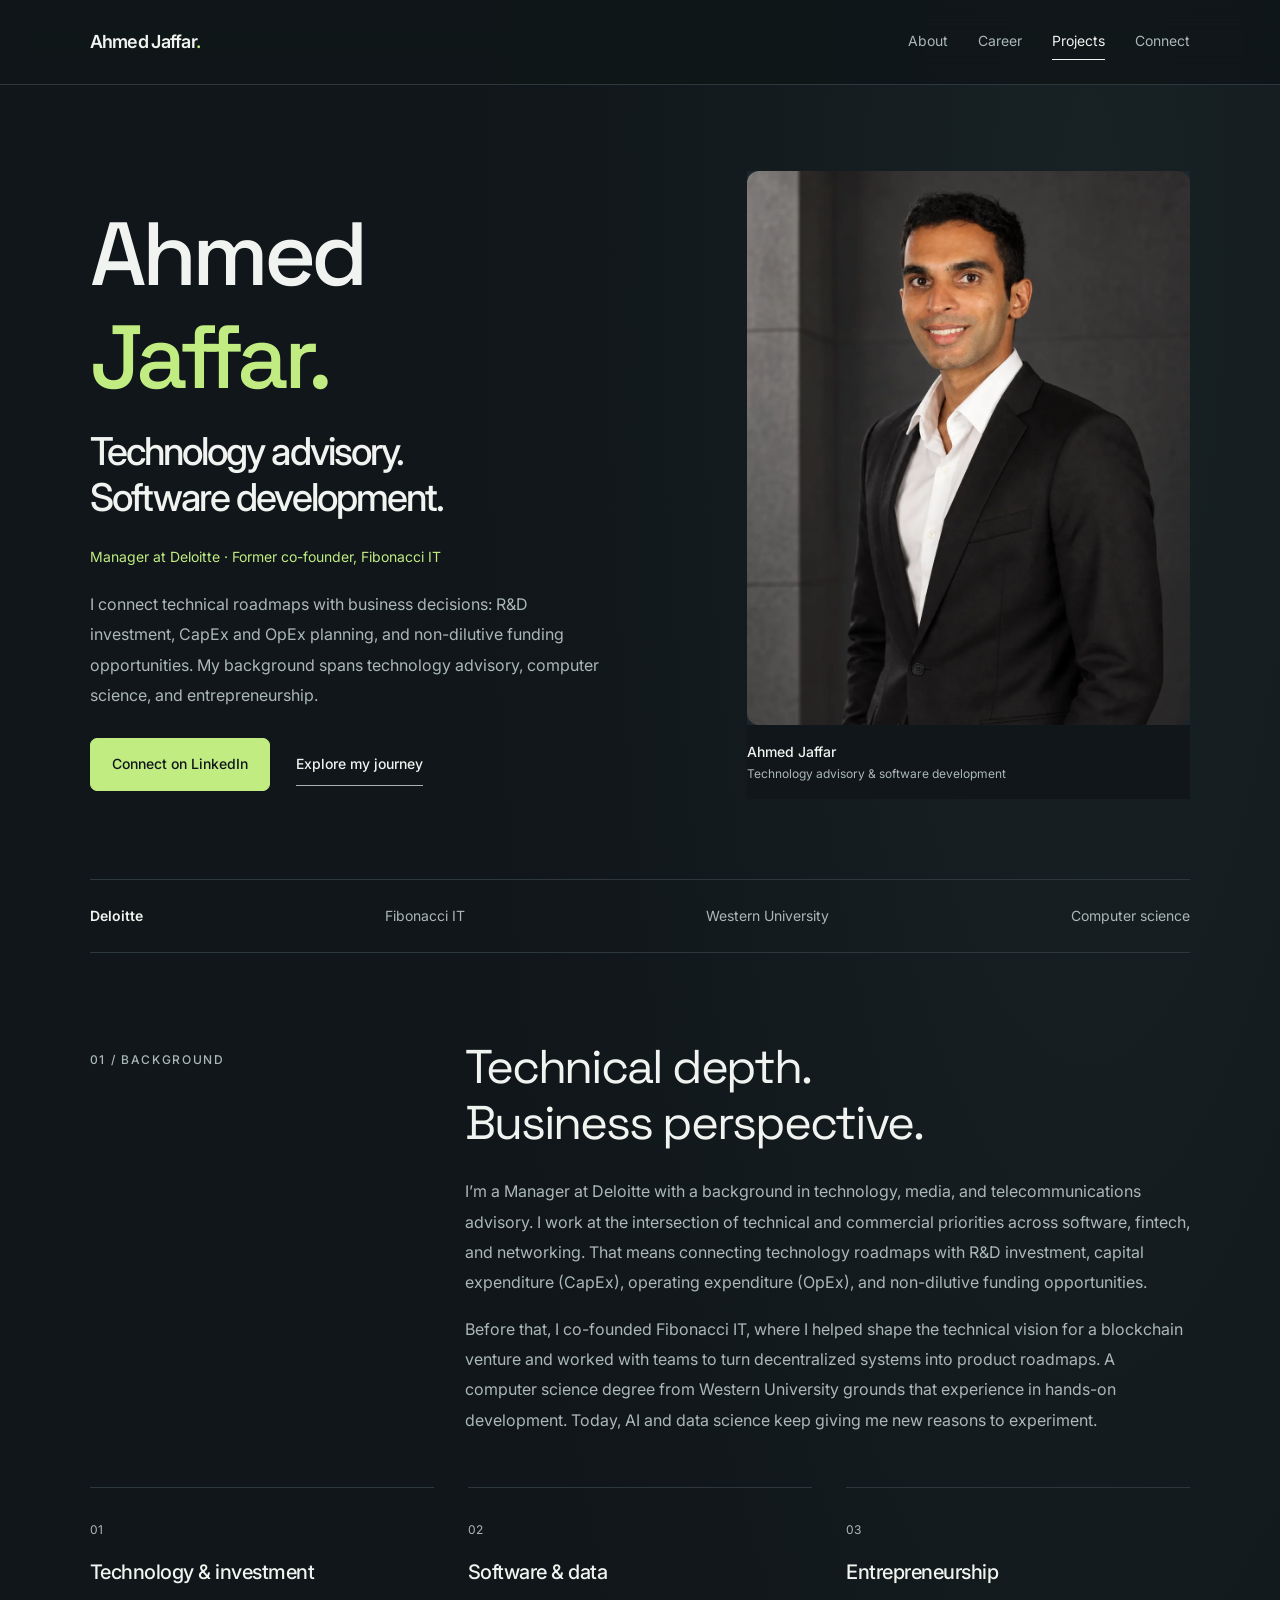
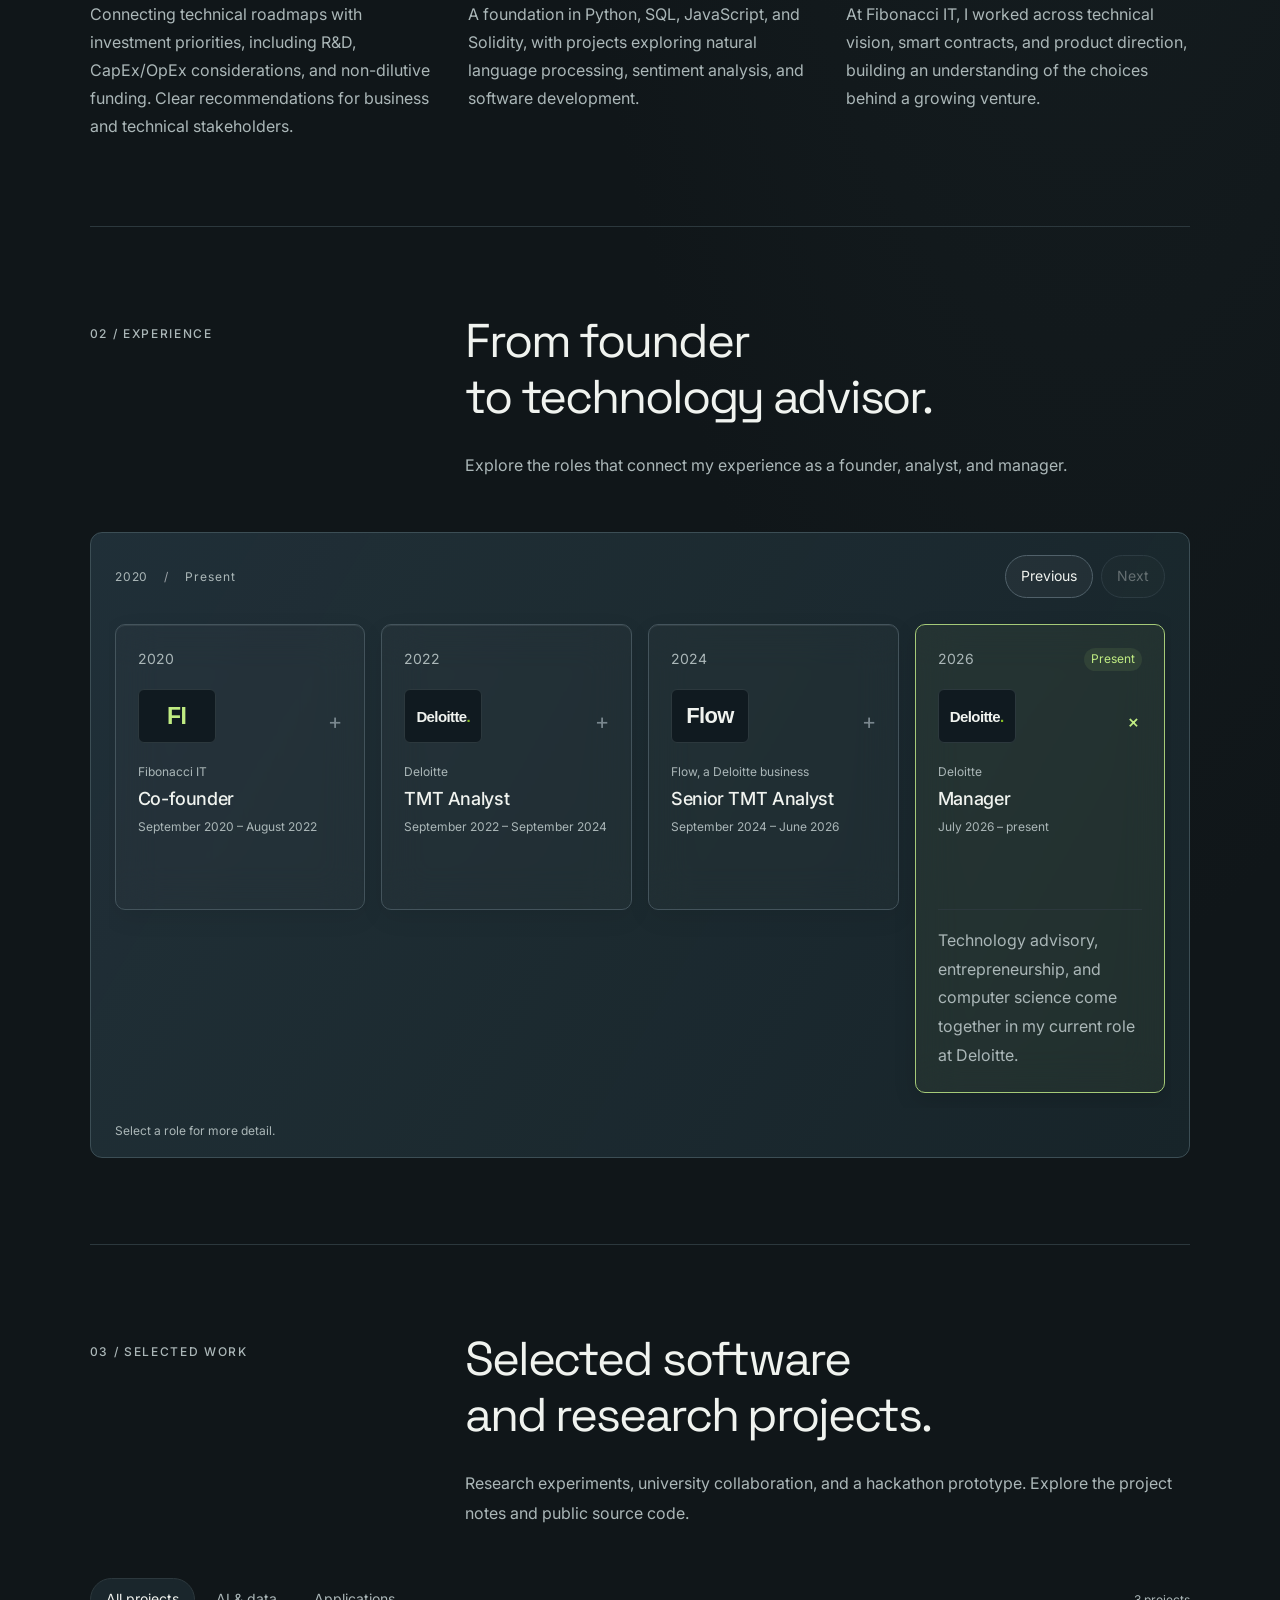
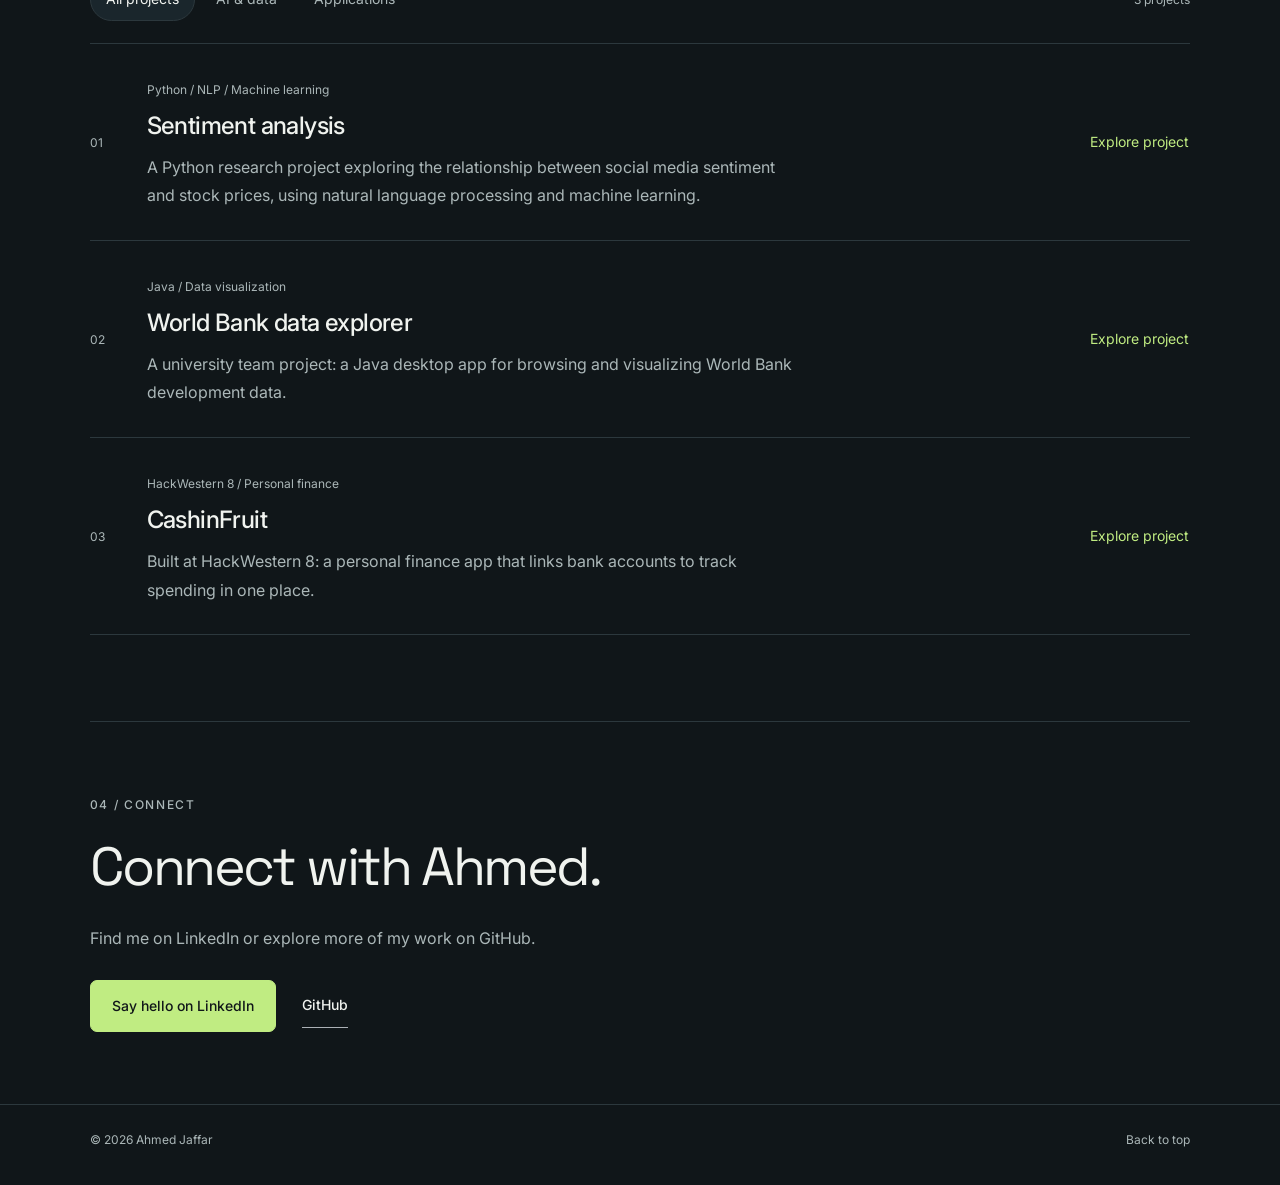
==== commit cbba2f79: "Sync dark theme and investment advisory copy" ====
--- a/index.html
+++ b/index.html
@@ -4,8 +4,8 @@
 <meta charset="utf-8">
 <meta name="viewport" content="width=device-width,initial-scale=1">
 <title>Ahmed Jaffar | Technology Advisory &amp; Software Development</title>
-<meta name="description" content="Ahmed Jaffar connects technology advisory with software development, AI research, and entrepreneurship. Explore his career and public software projects.">
-<meta name="theme-color" content="#fafafa">
+<meta name="description" content="Ahmed Jaffar connects technology advisory, R&amp;D investment, CapEx/OpEx planning, and non-dilutive funding with a background in software development.">
+<meta name="theme-color" content="#101619">
 <link rel="canonical" href="https://ahmedjaffar.ca/">
 
 <meta property="og:type" content="profile">
@@ -14,7 +14,7 @@
 <meta property="profile:first_name" content="Ahmed">
 <meta property="profile:last_name" content="Jaffar">
 <meta property="og:title" content="Ahmed Jaffar | Technology Advisory &amp; Software Development">
-<meta property="og:description" content="Ahmed Jaffar connects technology advisory with software development, AI research, and entrepreneurship. Explore his career and public software projects.">
+<meta property="og:description" content="Ahmed Jaffar connects technology advisory, R&amp;D investment, CapEx/OpEx planning, and non-dilutive funding with a background in software development.">
 <meta property="og:url" content="https://ahmedjaffar.ca/">
 <meta property="og:image" content="https://ahmedjaffar.ca/og-image.jpg">
 <meta property="og:image:width" content="1200">
@@ -23,7 +23,7 @@
 <meta name="twitter:image:alt" content="Ahmed Jaffar personal website">
 <meta name="twitter:card" content="summary_large_image">
 <meta name="twitter:title" content="Ahmed Jaffar | Technology Advisory &amp; Software Development">
-<meta name="twitter:description" content="Ahmed Jaffar connects technology advisory with software development, AI research, and entrepreneurship. Explore his career and public software projects.">
+<meta name="twitter:description" content="Ahmed Jaffar connects technology advisory, R&amp;D investment, CapEx/OpEx planning, and non-dilutive funding with a background in software development.">
 <meta name="twitter:image" content="https://ahmedjaffar.ca/og-image.jpg">
 
 <link rel="preconnect" href="https://fonts.googleapis.com">
@@ -56,7 +56,7 @@
       "@id": "https://ahmedjaffar.ca/#profile",
       "url": "https://ahmedjaffar.ca/",
       "name": "Ahmed Jaffar | Technology Advisory & Software Development",
-      "description": "Ahmed Jaffar connects technology advisory with software development, AI research, and entrepreneurship. Explore his career and public software projects.",
+      "description": "Ahmed Jaffar connects technology advisory, R&D investment, CapEx/OpEx planning, and non-dilutive funding with a background in software development.",
       "isPartOf": {
         "@id": "https://ahmedjaffar.ca/#website"
       },
@@ -155,10 +155,10 @@
 <main id="main-content">
 <div class="hero">
 <div>
-<h1>Ahmed Jaffar<span>.</span></h1>
+<h1>Ahmed<br><span>Jaffar.</span></h1>
 <p class="hero-statement">Technology advisory.<br>Software development.</p>
 <div class="hero-tag">Manager at Deloitte · Former co-founder, Fibonacci IT</div>
-<p class="intro">I’m a Manager at Deloitte and former co-founder of Fibonacci IT. With a computer science background, I bring a technical perspective to business decisions and explore AI and data through software projects.</p>
+<p class="intro">I connect technical roadmaps with business decisions: R&amp;D investment, CapEx and OpEx planning, and non-dilutive funding opportunities. My background spans technology advisory, computer science, and entrepreneurship.</p>
 <div class="actions">
 <a class="button" href="https://www.linkedin.com/in/ahmedjjaffar/" target="_blank" rel="noopener">Connect on LinkedIn</a>
 <a href="#work">Explore my journey</a>
@@ -181,16 +181,16 @@
 <div class="section-head">
 <div class="eyebrow">01 / Background</div>
 <div>
-<h2>Computer science.<br>Technology advisory.</h2>
-<p class="section-copy">I’m a Manager at Deloitte with a background in technology, media, and telecommunications advisory. My work has brought me alongside business and technical leaders across software, fintech, and networking, connecting complex ideas to practical business decisions.</p>
+<h2>Technical depth.<br>Business perspective.</h2>
+<p class="section-copy">I’m a Manager at Deloitte with a background in technology, media, and telecommunications advisory. I work at the intersection of technical and commercial priorities across software, fintech, and networking. That means connecting technology roadmaps with R&amp;D investment, capital expenditure (CapEx), operating expenditure (OpEx), and non-dilutive funding opportunities.</p>
 <p class="section-copy">Before that, I co-founded Fibonacci IT, where I helped shape the technical vision for a blockchain venture and worked with teams to turn decentralized systems into product roadmaps. A computer science degree from Western University grounds that experience in hands-on development. Today, AI and data science keep giving me new reasons to experiment.</p>
 </div>
 </div>
 <div class="areas">
 <article class="area">
 <span class="num">01</span>
-<h3>Technology advisory</h3>
-<p>Experience connecting executive and technical perspectives, developing strategic roadmaps, and bringing teams together around business priorities.</p>
+<h3>Technology &amp; investment</h3>
+<p>Connecting technical roadmaps with investment priorities, including R&amp;D, CapEx/OpEx considerations, and non-dilutive funding. Clear recommendations for business and technical stakeholders.</p>
 </article>
 <article class="area">
 <span class="num">02</span>
--- a/styles.css
+++ b/styles.css
@@ -1,3 +1,3 @@
-:root{--paper:#fafafa;--ink:#17191c;--muted:#626770;--line:#dce0e3;--accent:#2c7057;--panel:#f0f2f3;--serif:Georgia,'Times New Roman',serif;--sans:Inter,Arial,sans-serif}*{box-sizing:border-box}html{scroll-behavior:smooth;scroll-padding-top:110px}body{margin:0;background:var(--paper);color:var(--ink);font:1rem/1.75 var(--sans);overflow-wrap:anywhere}[hidden]{display:none!important}a{color:inherit;text-decoration:none}button{font:inherit;cursor:pointer}a:focus-visible,button:focus-visible,summary:focus-visible{outline:2px solid var(--accent);outline-offset:5px}header,main,footer{max-width:1360px;margin:auto;padding-inline:7%}.site-header{position:sticky;top:0;z-index:20;display:flex;justify-content:space-between;align-items:center;gap:24px;padding-block:24px;background:#fafafaf0;backdrop-filter:blur(16px);border-bottom:1px solid var(--line)}.brand{font-size:1.125rem;font-weight:600;letter-spacing:-.04em}.brand span{color:var(--accent)}nav{display:flex;flex-wrap:wrap;gap:30px;font-size:.875rem}nav a{padding-block:5px;color:var(--muted);border-bottom:1px solid transparent;transition:color .2s,border-color .2s}nav a:hover,nav a[aria-current]{color:var(--ink);border-color:var(--ink)}.hero{display:grid;grid-template-columns:1.3fr 1fr;gap:80px;align-items:center;padding-block:86px 80px}.hero>div{min-width:0}.eyebrow{font-size:.75rem;text-transform:uppercase;letter-spacing:.14em;color:var(--muted);font-weight:500}.dot{display:none}h1{font-family:var(--serif);font-weight:400;font-size:clamp(2.5rem,5.5vw,5.5rem);line-height:1.15;letter-spacing:-.055em;margin:25px 0 20px}h1 span{color:var(--accent)}.hero-statement{font-size:clamp(1.75rem,3vw,2.75rem);line-height:1.18;letter-spacing:-.05em;font-weight:500;margin:0 0 25px}.hero-tag{font-size:.875rem;line-height:1.7;color:var(--accent);margin-bottom:20px}.intro{max-width:520px;color:var(--muted);font-size:1rem;line-height:1.9}.actions{display:flex;flex-wrap:wrap;gap:26px;align-items:center;margin-top:28px;font-size:.875rem;font-weight:500}.actions>a:not(.button){border-bottom:1px solid #abb0b5;padding-block:9px}.button{display:inline-block;background:var(--ink);color:white;padding:13px 21px;border:1px solid var(--ink);border-radius:3px;transition:background .2s}.button:hover{background:#383e42}.portrait{position:relative;margin:0;background:#e8ebeb}.portrait img{display:block;width:100%;height:auto;aspect-ratio:4/5;object-fit:cover;object-position:center 30%}.caption{padding:16px 0;background:var(--paper);font-size:.75rem;color:var(--muted);line-height:1.6}.caption strong{display:block;color:var(--ink);font-size:.875rem;font-weight:500}.strip{display:flex;flex-wrap:wrap;gap:26px;align-items:center;justify-content:space-between;padding:24px 0;border-block:1px solid var(--line);color:#696f75;font-size:.875rem}.strip span:first-child{color:var(--ink);font-weight:600}section{padding-block:86px;border-bottom:1px solid var(--line);scroll-margin-top:20px}.section-head{display:grid;grid-template-columns:1fr 2.3fr;gap:60px}.section-head>*{min-width:0}.section-head>.eyebrow{padding-top:10px}h2{font-family:var(--serif);font-size:clamp(2rem,3.7vw,3.5rem);font-weight:400;letter-spacing:-.045em;line-height:1.18;margin:0 0 25px}p{margin-top:0}.section-copy{color:var(--muted);font-size:1rem;line-height:1.9;max-width:760px}.areas{display:grid;grid-template-columns:repeat(3,minmax(0,1fr));gap:34px;margin-top:36px}.area{padding:26px 0 0;border-top:1px solid var(--line)}.num{font-size:.75rem;color:var(--muted)}h3{font-weight:500;font-size:1.25rem;line-height:1.4;letter-spacing:-.025em;margin:16px 0 14px}.area p{color:var(--muted);font-size:.9375rem;margin-bottom:0}.glass-timeline{position:relative;margin-top:36px;padding:22px 18px 16px;border:1px solid #d7dfe3;border-radius:12px;background:linear-gradient(120deg,#e9eef0,#f3f5f5);scroll-margin-top:120px}.glass-toolbar{display:flex;flex-wrap:wrap;justify-content:space-between;align-items:center;gap:16px;padding:0 6px 4px}.glass-caption{font-size:.75rem;letter-spacing:.08em;color:var(--muted)}.glass-caption>span{padding-inline:12px;color:#9ca3a8}.glass-controls{display:flex;gap:8px}.glass-controls button{padding:8px 15px;border-radius:100px;background:#ffffffa6;border:1px solid #cdd5d9;color:#3d474e;font-size:.875rem;transition:background .2s}.glass-controls button:hover{background:#fff}.glass-controls button:disabled{opacity:.35;cursor:default}.career-list{display:flex;align-items:flex-start;gap:16px;margin:0;padding:22px 6px 15px;overflow-x:auto;scroll-snap-type:x proximity;scroll-padding-inline:6px;overscroll-behavior-x:contain;position:relative;scrollbar-width:thin;scrollbar-color:#a8b2b9 transparent}.career-item{flex:0 0 calc((100% - 48px)/4);min-width:225px;max-width:340px;position:relative;background:#ffffff85;border:1px solid #cbd4d9;border-radius:10px;backdrop-filter:blur(20px);box-shadow:inset 0 1px 0 #fff,0 4px 14px #27384505;scroll-snap-align:center;scroll-margin-top:130px;transition:border-color .2s,box-shadow .2s}.career-item[open]{border-color:#839b8f;background:#ffffffdf;box-shadow:0 7px 22px #344b4110}.career-item:hover{border-color:#9baab3}.career-item summary{display:flex;flex-direction:column;align-items:flex-start;gap:18px;padding:22px;min-height:284px;list-style:none;cursor:pointer;position:relative;border-radius:10px}.career-item summary::-webkit-details-marker{display:none}.career-milestone{display:flex;justify-content:space-between;gap:10px;align-items:center;width:100%;font-size:.875rem;color:var(--muted)}.current-label{font-size:.75rem;line-height:1.4;color:var(--accent);background:#e8f0eb;border-radius:100px;padding:3px 7px}.company-mark{height:54px;min-width:78px;display:flex;align-items:center;justify-content:center;font:bold 15px Arial,sans-serif;letter-spacing:-.6px;background:white;border:1px solid var(--line);border-radius:6px;color:#252b2e}.company-mark.deloitte span{color:#86bc25}.company-mark.flow{font-size:22px;color:#48515d}.company-mark.fibonacci{font-size:23px;color:var(--accent)}.career-heading{display:flex;flex-direction:column;gap:5px}.career-company{font-size:.75rem;color:var(--muted)}.career-role{font-size:1.125rem;font-weight:500;line-height:1.35;letter-spacing:-.02em}.career-date{font-size:.75rem;color:var(--muted);line-height:1.7}.career-chevron{position:absolute;right:22px;top:85px;font-size:22px;line-height:1;color:#79878e;transition:transform .2s}.career-item[open] .career-chevron{transform:rotate(45deg);color:var(--accent)}.career-description{padding:0 22px 22px;font-size:.875rem;color:#555f66}.career-description:before{content:'';display:block;height:1px;background:var(--line);margin-bottom:16px}.career-description p{margin:0;line-height:1.8}.glass-hint{font-size:.75rem;color:var(--muted);margin:12px 6px 0}.project-tools{display:flex;flex-wrap:wrap;justify-content:space-between;align-items:center;gap:20px;margin-top:34px}.project-filters{display:flex;flex-wrap:wrap;gap:5px}.project-filters button{background:none;border:1px solid transparent;border-radius:100px;padding:8px 15px;font-size:.875rem;color:var(--muted)}.project-filters button[aria-pressed="true"]{background:var(--panel);border-color:var(--line);color:var(--ink)}.project-filters button:hover{color:var(--ink)}.project-count{font-size:.75rem;color:var(--muted);margin:0}.projects{margin-top:22px}.project{display:grid;grid-template-columns:32px minmax(0,1fr) 100px;gap:25px;align-items:center;padding:30px 0;border-top:1px solid var(--line);transition:background .2s}.project:last-child{border-bottom:1px solid var(--line)}.project:hover h3{color:var(--accent)}.project h3{font-size:1.5rem;margin:7px 0 10px;transition:color .2s}.project-stack{font-size:.75rem;color:var(--muted)}.project p{max-width:650px;font-size:.9375rem;color:var(--muted);margin:0;line-height:1.8}.project-cta{font-size:.875rem;color:var(--accent)}.contact{padding:72px 0;margin:0;border:0}.contact h2{margin-top:20px;font-size:clamp(2rem,4.2vw,4rem)}.contact p{color:var(--muted);font-size:1rem}footer{display:flex;flex-wrap:wrap;justify-content:space-between;gap:24px;border-top:1px solid var(--line);padding-block:24px 35px;font-size:.75rem;color:var(--muted)}.skip{position:absolute;left:-9999px}.skip:focus{left:20px;top:12px;z-index:50;background:white;padding:12px}.reading-progress{position:fixed;top:0;left:0;right:0;height:2px;z-index:30;pointer-events:none}.reading-progress span{display:block;height:100%;background:var(--accent);transform:scaleX(0);transform-origin:left}.reveal{opacity:1}.reveal.in-view{animation:sectionIn .4s ease-out}@keyframes sectionIn{from{transform:translateY(8px)}to{transform:translateY(0)}}.project-detail{max-width:850px;margin:0 auto 70px}.breadcrumbs{display:flex;gap:12px;flex-wrap:wrap;padding-block:28px;font-size:.875rem;color:var(--muted)}.project-detail>.eyebrow{margin-top:35px}.project-detail h1{font-size:clamp(2.5rem,5vw,4.5rem);margin-block:24px}.project-lead{font-size:1.125rem;line-height:1.85;color:var(--muted)}.project-note{padding-block:36px}.project-note:first-of-type{margin-top:44px}.project-note h2{font-size:clamp(1.75rem,3vw,2.5rem)}.project-note p{color:var(--muted);font-size:1rem;line-height:1.9;margin:0}.related-projects{padding-block:32px 60px;border-top:1px solid var(--line)}.related-projects h2{font-size:1.5rem}.related-projects>div{display:flex;flex-wrap:wrap;gap:16px}.related-projects a{padding:12px 18px;border:1px solid var(--line);border-radius:3px;font-size:.9375rem}.related-projects a:hover{border-color:var(--accent)}@supports not (backdrop-filter:blur(1px)){.career-item{background:#f8fafb}.career-item[open]{background:white}}@media(max-width:1100px){.hero{gap:50px}.career-item{flex-basis:270px;min-width:270px}}@media(max-width:800px){.section-head{grid-template-columns:1fr;gap:18px}.hero{gap:30px}.areas{gap:24px}.hero-statement{font-size:1.75rem}.hero-tag{font-size:.875rem}.section-head>.eyebrow{padding:0}}@media(max-width:640px){header,main,footer{padding-inline:6%}.site-header{flex-wrap:wrap;gap:10px;padding-block:16px}nav{gap:22px;font-size:.875rem}html{scroll-padding-top:130px}.hero{grid-template-columns:1fr;gap:32px;padding-block:44px 42px}h1{font-size:clamp(2rem,11vw,3.5rem)}.hero-statement{font-size:clamp(1.5rem,7vw,2rem)}.hero-tag{margin-bottom:16px}.portrait{max-width:420px;width:100%;margin:0}.portrait img{aspect-ratio:1/1;object-position:center 25%}.strip{gap:14px;justify-content:flex-start;font-size:.875rem;line-height:1.5;padding-block:20px}.strip span{flex:1 1 42%}section{padding-block:52px}.areas{grid-template-columns:1fr;gap:24px}.area{padding-top:20px}h2{font-size:clamp(1.75rem,7vw,2.5rem)}.glass-timeline{margin-top:26px;padding:18px 10px 14px;border-radius:10px;scroll-margin-top:145px}.glass-toolbar{gap:10px}.career-list{gap:12px;padding-top:18px}.career-item{flex-basis:86%;min-width:0;max-width:none}.career-item summary{padding:20px;min-height:280px}.career-description{padding:0 20px 22px}.career-item{scroll-margin-top:145px}.project{grid-template-columns:22px minmax(0,1fr);gap:14px;padding-block:26px}.project-cta{grid-column:2}.project h3{font-size:1.25rem}.project-tools{gap:12px;margin-top:24px}.project-filters button{padding:8px 12px}.contact{padding-block:52px}.contact h2{font-size:clamp(1.75rem,7vw,2.5rem)}.actions{gap:20px}.project-detail{margin-bottom:40px}.project-detail>.eyebrow{margin-top:12px}.project-detail h1{font-size:clamp(2rem,8vw,3.5rem)}.project-note{padding-block:28px}}@media(prefers-reduced-motion:reduce){html{scroll-behavior:auto}*,*:before,*:after{animation:none!important;transition:none!important}}
+:root{--paper:#101619;--ink:#f0f3ef;--muted:#abb7b8;--line:#2c383d;--accent:#c0ec82;--panel:#1a262c;--serif:'Space Grotesk',Inter,Arial,sans-serif;--sans:Inter,Arial,sans-serif}*{box-sizing:border-box}html{scroll-behavior:smooth;scroll-padding-top:110px}body{margin:0;background:radial-gradient(ellipse at 85% 5%,#23323566,transparent 40%),var(--paper);color:var(--ink);font:1rem/1.75 var(--sans);overflow-wrap:anywhere}[hidden]{display:none!important}a{color:inherit;text-decoration:none}button{font:inherit;cursor:pointer}a:focus-visible,button:focus-visible,summary:focus-visible{outline:2px solid var(--accent);outline-offset:5px}header,main,footer{max-width:1360px;margin:auto;padding-inline:7%}.site-header{position:sticky;top:0;z-index:20;display:flex;justify-content:space-between;align-items:center;gap:24px;padding-block:24px;background:#101619e8;backdrop-filter:blur(16px);border-bottom:1px solid var(--line)}.brand{font-size:1.125rem;font-weight:600;letter-spacing:-.04em}.brand span{color:var(--accent)}nav{display:flex;flex-wrap:wrap;gap:30px;font-size:.875rem}nav a{padding-block:5px;color:var(--muted);border-bottom:1px solid transparent;transition:color .2s,border-color .2s}nav a:hover,nav a[aria-current]{color:var(--ink);border-color:var(--ink)}.hero{display:grid;grid-template-columns:1.3fr 1fr;gap:80px;align-items:center;padding-block:86px 80px}.hero>div{min-width:0}.eyebrow{font-size:.75rem;text-transform:uppercase;letter-spacing:.14em;color:var(--muted);font-weight:500}.dot{display:none}h1{font-family:var(--serif);font-weight:500;font-size:clamp(3rem,7vw,7rem);line-height:1.15;letter-spacing:-.055em;margin:25px 0 20px}h1 span{color:var(--accent)}.hero-statement{font-size:clamp(1.75rem,3vw,2.75rem);line-height:1.18;letter-spacing:-.05em;font-weight:500;margin:0 0 25px}.hero-tag{font-size:.875rem;line-height:1.7;color:var(--accent);margin-bottom:20px}.intro{max-width:520px;color:var(--muted);font-size:1rem;line-height:1.9}.actions{display:flex;flex-wrap:wrap;gap:26px;align-items:center;margin-top:28px;font-size:.875rem;font-weight:500}.actions>a:not(.button){border-bottom:1px solid #abb0b5;padding-block:9px}.button{display:inline-block;background:var(--accent);color:var(--paper);padding:13px 21px;border:1px solid var(--accent);border-radius:7px;transition:background .2s}.button:hover{background:#d2f6a1}.portrait{position:relative;margin:0;background:#1a262c}.portrait img{border-radius:12px;display:block;width:100%;height:auto;aspect-ratio:4/5;object-fit:cover;object-position:center 30%}.caption{padding:16px 0;background:var(--paper);font-size:.75rem;color:var(--muted);line-height:1.6}.caption strong{display:block;color:var(--ink);font-size:.875rem;font-weight:500}.strip{display:flex;flex-wrap:wrap;gap:26px;align-items:center;justify-content:space-between;padding:24px 0;border-block:1px solid var(--line);color:var(--muted);font-size:.875rem}.strip span:first-child{color:var(--ink);font-weight:600}section{padding-block:86px;border-bottom:1px solid var(--line);scroll-margin-top:20px}.section-head{display:grid;grid-template-columns:1fr 2.3fr;gap:60px}.section-head>*{min-width:0}.section-head>.eyebrow{padding-top:10px}h2{font-family:var(--serif);font-size:clamp(2rem,3.7vw,3.5rem);font-weight:400;letter-spacing:-.045em;line-height:1.18;margin:0 0 25px}p{margin-top:0}.section-copy{color:var(--muted);font-size:1rem;line-height:1.9;max-width:760px}.areas{display:grid;grid-template-columns:repeat(3,minmax(0,1fr));gap:34px;margin-top:36px}.area{padding:26px 0 0;border-top:1px solid var(--line)}.num{font-size:.75rem;color:var(--muted)}h3{font-weight:500;font-size:1.25rem;line-height:1.4;letter-spacing:-.025em;margin:16px 0 14px}.area p{color:var(--muted);font-size:.9375rem;margin-bottom:0}.glass-timeline{position:relative;margin-top:36px;padding:22px 18px 16px;border:1px solid #3c4e55;border-radius:12px;background:linear-gradient(120deg,#23343dd9,#19282dcc);scroll-margin-top:120px}.glass-toolbar{display:flex;flex-wrap:wrap;justify-content:space-between;align-items:center;gap:16px;padding:0 6px 4px}.glass-caption{font-size:.75rem;letter-spacing:.08em;color:var(--muted)}.glass-caption>span{padding-inline:12px;color:#9ca3a8}.glass-controls{display:flex;gap:8px}.glass-controls button{padding:8px 15px;border-radius:100px;background:#ffffff0a;border:1px solid #51616a;color:var(--ink);font-size:.875rem;transition:background .2s}.glass-controls button:hover{background:#ffffff18}.glass-controls button:disabled{opacity:.35;cursor:default}.career-list{display:flex;align-items:flex-start;gap:16px;margin:0;padding:22px 6px 15px;overflow-x:auto;scroll-snap-type:x proximity;scroll-padding-inline:6px;overscroll-behavior-x:contain;position:relative;scrollbar-width:thin;scrollbar-color:#a8b2b9 transparent}.career-item{flex:0 0 calc((100% - 48px)/4);min-width:225px;max-width:340px;position:relative;background:#ffffff06;border:1px solid #44545c;border-radius:10px;backdrop-filter:blur(20px);box-shadow:inset 0 1px 0 #ffffff12,0 8px 24px #00000012;scroll-snap-align:center;scroll-margin-top:130px;transition:border-color .2s,box-shadow .2s}.career-item[open]{border-color:#a5ca78;background:#b6df7810;box-shadow:0 7px 22px #00000020}.career-item:hover{border-color:#748b94}.career-item summary{display:flex;flex-direction:column;align-items:flex-start;gap:18px;padding:22px;min-height:284px;list-style:none;cursor:pointer;position:relative;border-radius:10px}.career-item summary::-webkit-details-marker{display:none}.career-milestone{display:flex;justify-content:space-between;gap:10px;align-items:center;width:100%;font-size:.875rem;color:var(--muted)}.current-label{font-size:.75rem;line-height:1.4;color:var(--accent);background:#c0ec8215;border-radius:100px;padding:3px 7px}.company-mark{height:54px;min-width:78px;display:flex;align-items:center;justify-content:center;font:bold 15px Arial,sans-serif;letter-spacing:-.6px;background:#101a20;border:1px solid var(--line);border-radius:6px;color:var(--ink)}.company-mark.deloitte span{color:#86bc25}.company-mark.flow{font-size:22px;color:var(--ink)}.company-mark.fibonacci{font-size:23px;color:var(--accent)}.career-heading{display:flex;flex-direction:column;gap:5px}.career-company{font-size:.75rem;color:var(--muted)}.career-role{font-size:1.125rem;font-weight:500;line-height:1.35;letter-spacing:-.02em}.career-date{font-size:.75rem;color:var(--muted);line-height:1.7}.career-chevron{position:absolute;right:22px;top:85px;font-size:22px;line-height:1;color:#79878e;transition:transform .2s}.career-item[open] .career-chevron{transform:rotate(45deg);color:var(--accent)}.career-description{padding:0 22px 22px;font-size:.875rem;color:var(--muted)}.career-description:before{content:'';display:block;height:1px;background:var(--line);margin-bottom:16px}.career-description p{margin:0;line-height:1.8}.glass-hint{font-size:.75rem;color:var(--muted);margin:12px 6px 0}.project-tools{display:flex;flex-wrap:wrap;justify-content:space-between;align-items:center;gap:20px;margin-top:34px}.project-filters{display:flex;flex-wrap:wrap;gap:5px}.project-filters button{background:none;border:1px solid transparent;border-radius:100px;padding:8px 15px;font-size:.875rem;color:var(--muted)}.project-filters button[aria-pressed="true"]{background:var(--panel);border-color:var(--line);color:var(--ink)}.project-filters button:hover{color:var(--ink)}.project-count{font-size:.75rem;color:var(--muted);margin:0}.projects{margin-top:22px}.project{display:grid;grid-template-columns:32px minmax(0,1fr) 100px;gap:25px;align-items:center;padding:30px 0;border-top:1px solid var(--line);transition:background .2s}.project:last-child{border-bottom:1px solid var(--line)}.project:hover h3{color:var(--accent)}.project h3{font-size:1.5rem;margin:7px 0 10px;transition:color .2s}.project-stack{font-size:.75rem;color:var(--muted)}.project p{max-width:650px;font-size:.9375rem;color:var(--muted);margin:0;line-height:1.8}.project-cta{font-size:.875rem;color:var(--accent)}.contact{padding:72px 0;margin:0;border:0}.contact h2{margin-top:20px;font-size:clamp(2rem,4.2vw,4rem)}.contact p{color:var(--muted);font-size:1rem}footer{display:flex;flex-wrap:wrap;justify-content:space-between;gap:24px;border-top:1px solid var(--line);padding-block:24px 35px;font-size:.75rem;color:var(--muted)}.skip{position:absolute;left:-9999px}.skip:focus{left:20px;top:12px;z-index:50;background:var(--paper);padding:12px}.reading-progress{position:fixed;top:0;left:0;right:0;height:2px;z-index:30;pointer-events:none}.reading-progress span{display:block;height:100%;background:var(--accent);transform:scaleX(0);transform-origin:left}.reveal{opacity:1}.reveal.in-view{animation:sectionIn .4s ease-out}@keyframes sectionIn{from{transform:translateY(8px)}to{transform:translateY(0)}}.project-detail{max-width:850px;margin:0 auto 70px}.breadcrumbs{display:flex;gap:12px;flex-wrap:wrap;padding-block:28px;font-size:.875rem;color:var(--muted)}.project-detail>.eyebrow{margin-top:35px}.project-detail h1{font-size:clamp(2.5rem,5vw,4.5rem);margin-block:24px}.project-lead{font-size:1.125rem;line-height:1.85;color:var(--muted)}.project-note{padding-block:36px}.project-note:first-of-type{margin-top:44px}.project-note h2{font-size:clamp(1.75rem,3vw,2.5rem)}.project-note p{color:var(--muted);font-size:1rem;line-height:1.9;margin:0}.related-projects{padding-block:32px 60px;border-top:1px solid var(--line)}.related-projects h2{font-size:1.5rem}.related-projects>div{display:flex;flex-wrap:wrap;gap:16px}.related-projects a{padding:12px 18px;border:1px solid var(--line);border-radius:3px;font-size:.9375rem}.related-projects a:hover{border-color:var(--accent)}@supports not (backdrop-filter:blur(1px)){.career-item{background:#1c2a31}.career-item[open]{background:#24352b}}@media(max-width:1100px){.hero{gap:50px}.career-item{flex-basis:270px;min-width:270px}}@media(max-width:800px){.section-head{grid-template-columns:1fr;gap:18px}.hero{gap:30px}.areas{gap:24px}.hero-statement{font-size:1.75rem}.hero-tag{font-size:.875rem}.section-head>.eyebrow{padding:0}}@media(max-width:640px){header,main,footer{padding-inline:6%}.site-header{flex-wrap:wrap;gap:10px;padding-block:16px}nav{gap:22px;font-size:.875rem}html{scroll-padding-top:130px}.hero{grid-template-columns:1fr;gap:32px;padding-block:44px 42px}h1{font-size:clamp(3.5rem,17vw,5rem)}.hero-statement{font-size:clamp(1.5rem,7vw,2rem)}.hero-tag{margin-bottom:16px}.portrait{max-width:420px;width:100%;margin:0}.portrait img{aspect-ratio:1/1;object-position:center 25%}.strip{gap:14px;justify-content:flex-start;font-size:.875rem;line-height:1.5;padding-block:20px}.strip span{flex:1 1 42%}section{padding-block:52px}.areas{grid-template-columns:1fr;gap:24px}.area{padding-top:20px}h2{font-size:clamp(1.75rem,7vw,2.5rem)}.glass-timeline{margin-top:26px;padding:18px 10px 14px;border-radius:10px;scroll-margin-top:145px}.glass-toolbar{gap:10px}.career-list{gap:12px;padding-top:18px}.career-item{flex-basis:86%;min-width:0;max-width:none}.career-item summary{padding:20px;min-height:280px}.career-description{padding:0 20px 22px}.career-item{scroll-margin-top:145px}.project{grid-template-columns:22px minmax(0,1fr);gap:14px;padding-block:26px}.project-cta{grid-column:2}.project h3{font-size:1.25rem}.project-tools{gap:12px;margin-top:24px}.project-filters button{padding:8px 12px}.contact{padding-block:52px}.contact h2{font-size:clamp(1.75rem,7vw,2.5rem)}.actions{gap:20px}.project-detail{margin-bottom:40px}.project-detail>.eyebrow{margin-top:12px}.project-detail h1{font-size:clamp(2rem,8vw,3.5rem)}.project-note{padding-block:28px}}@media(prefers-reduced-motion:reduce){html{scroll-behavior:auto}*,*:before,*:after{animation:none!important;transition:none!important}}
 
 .area p,.project p,.career-description{font-size:1rem}
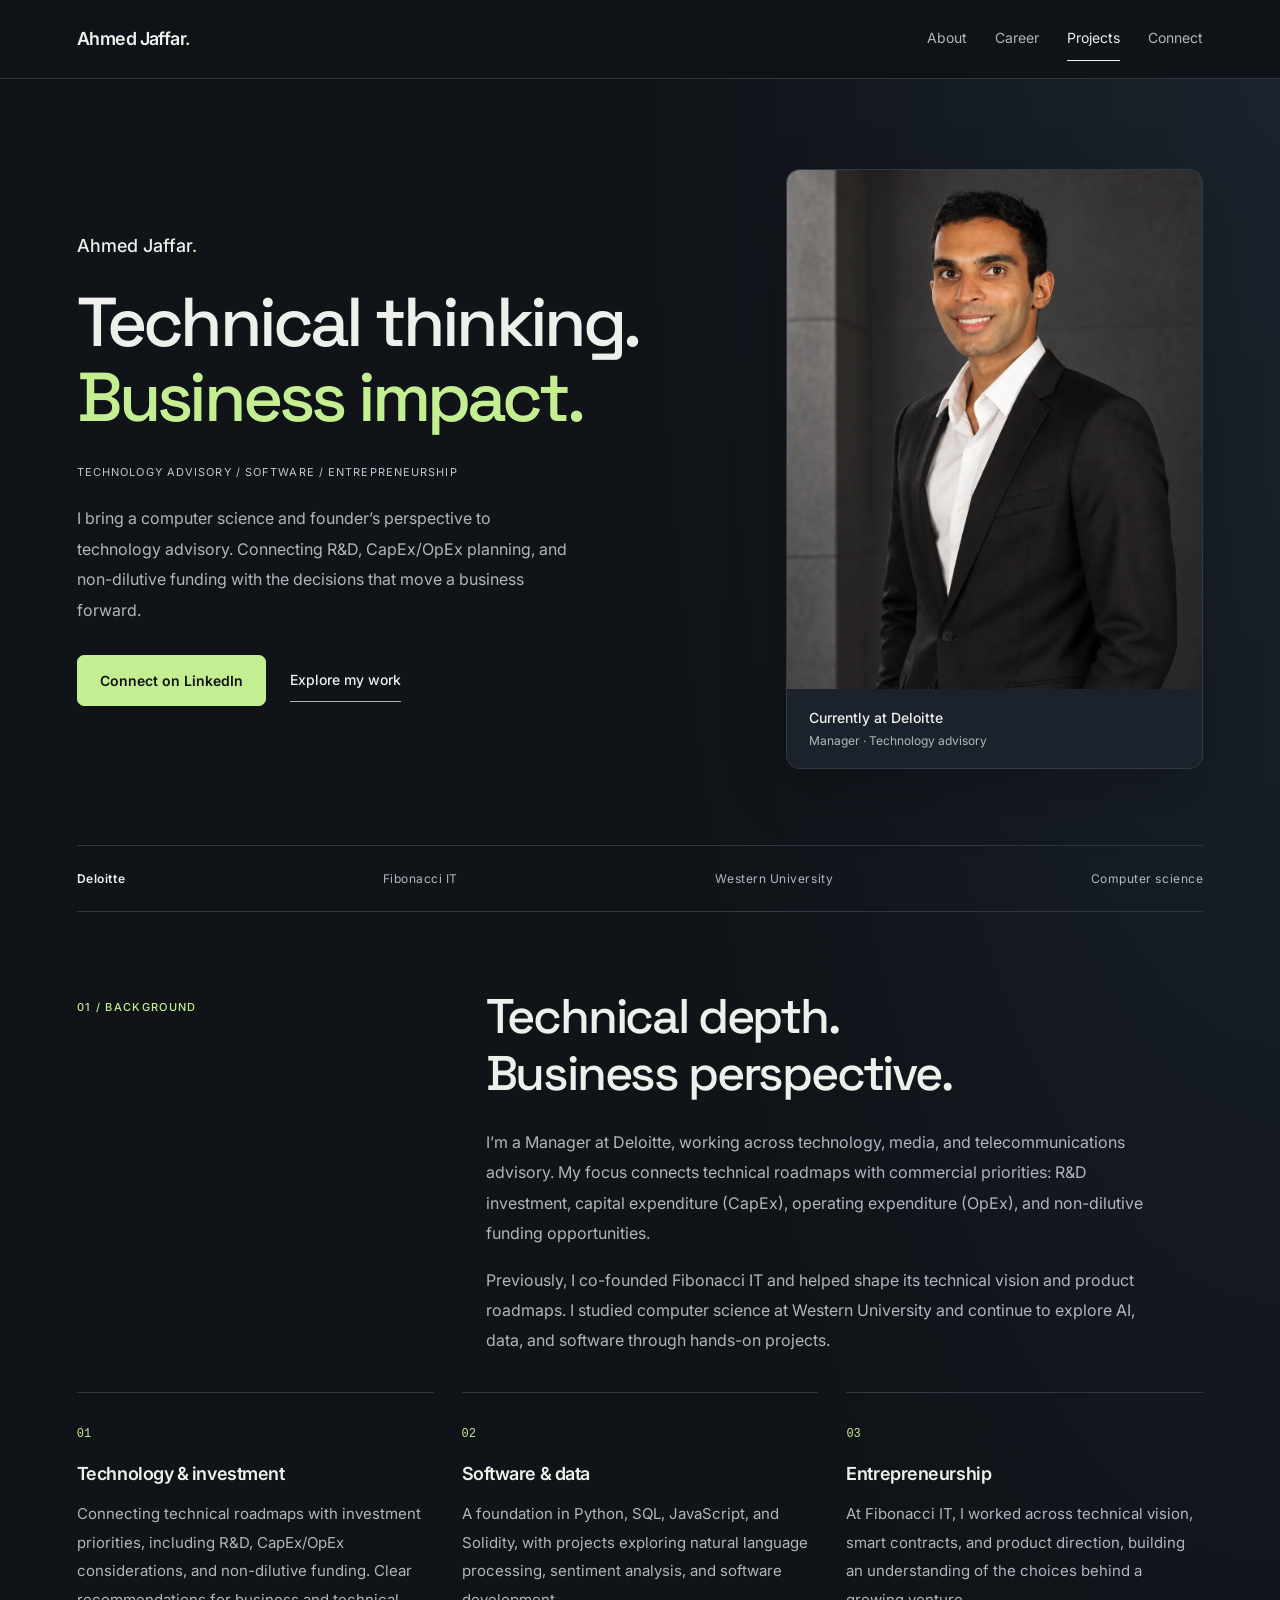
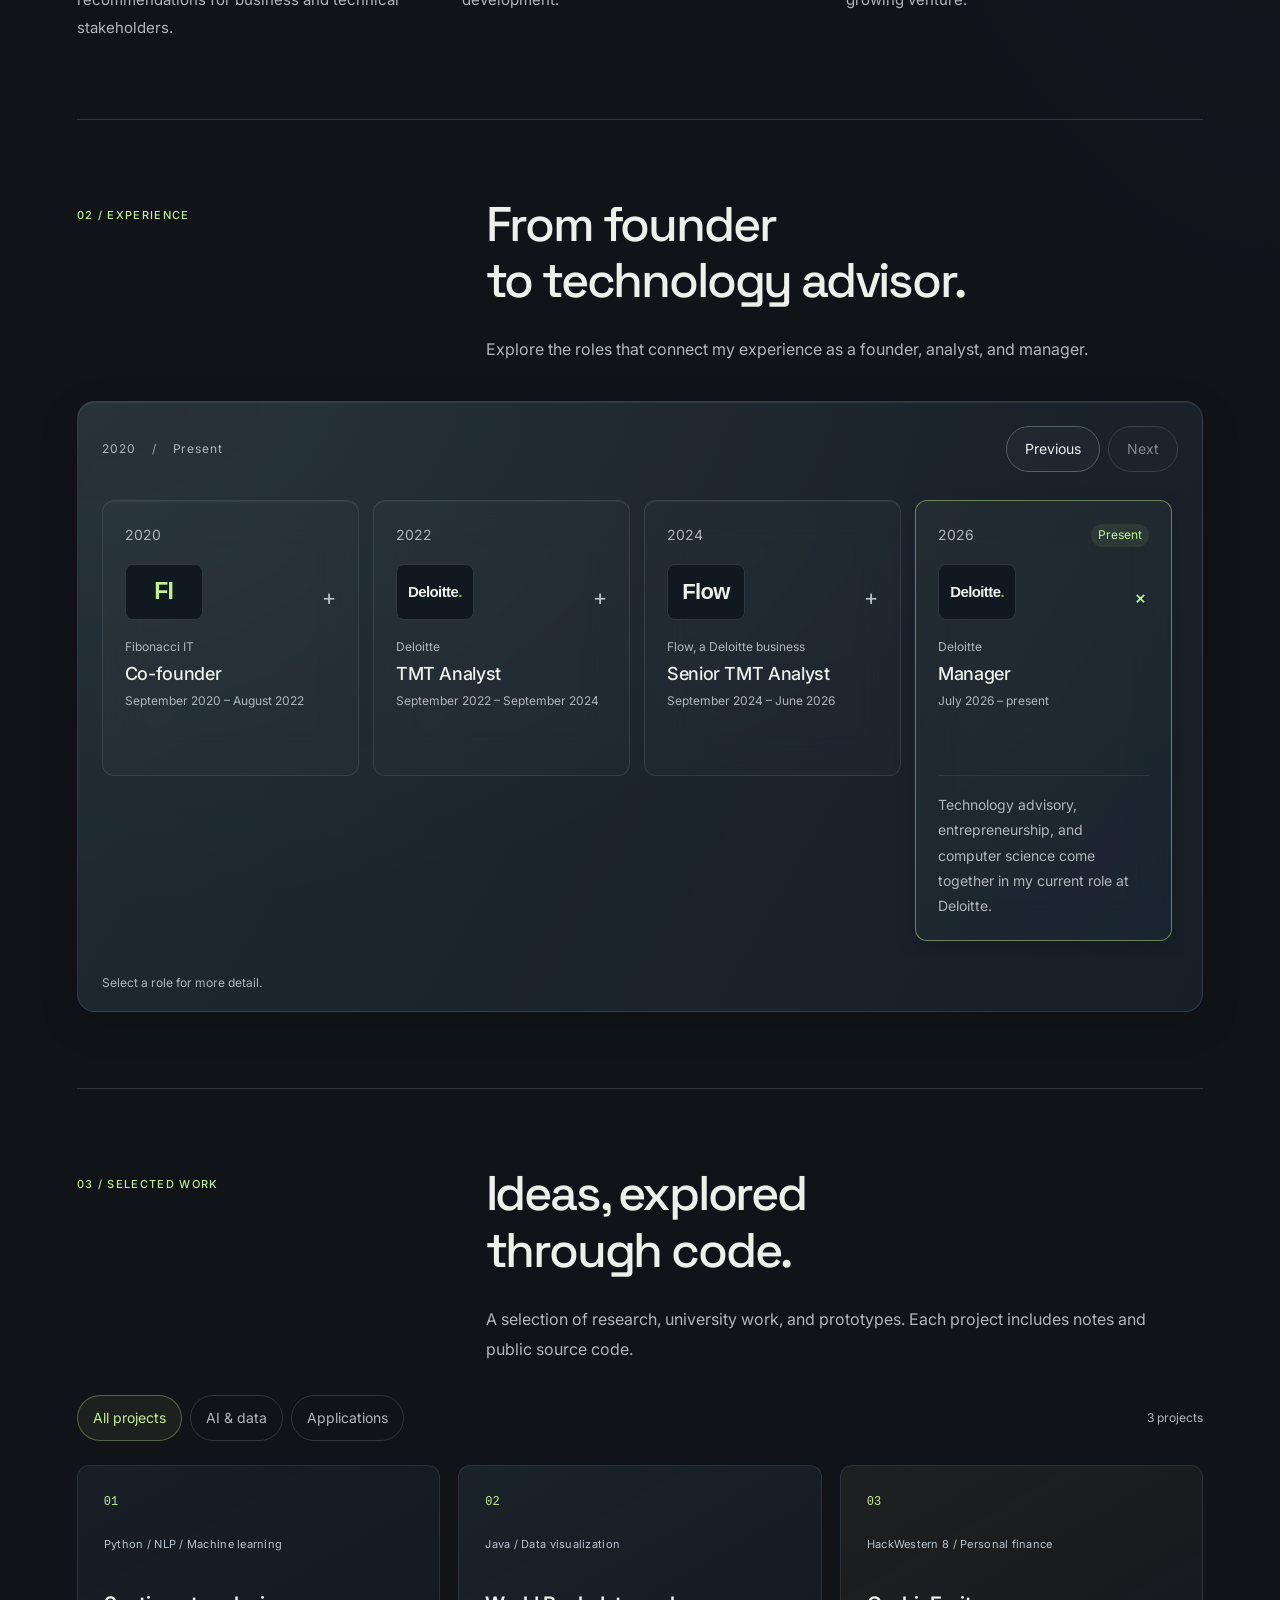
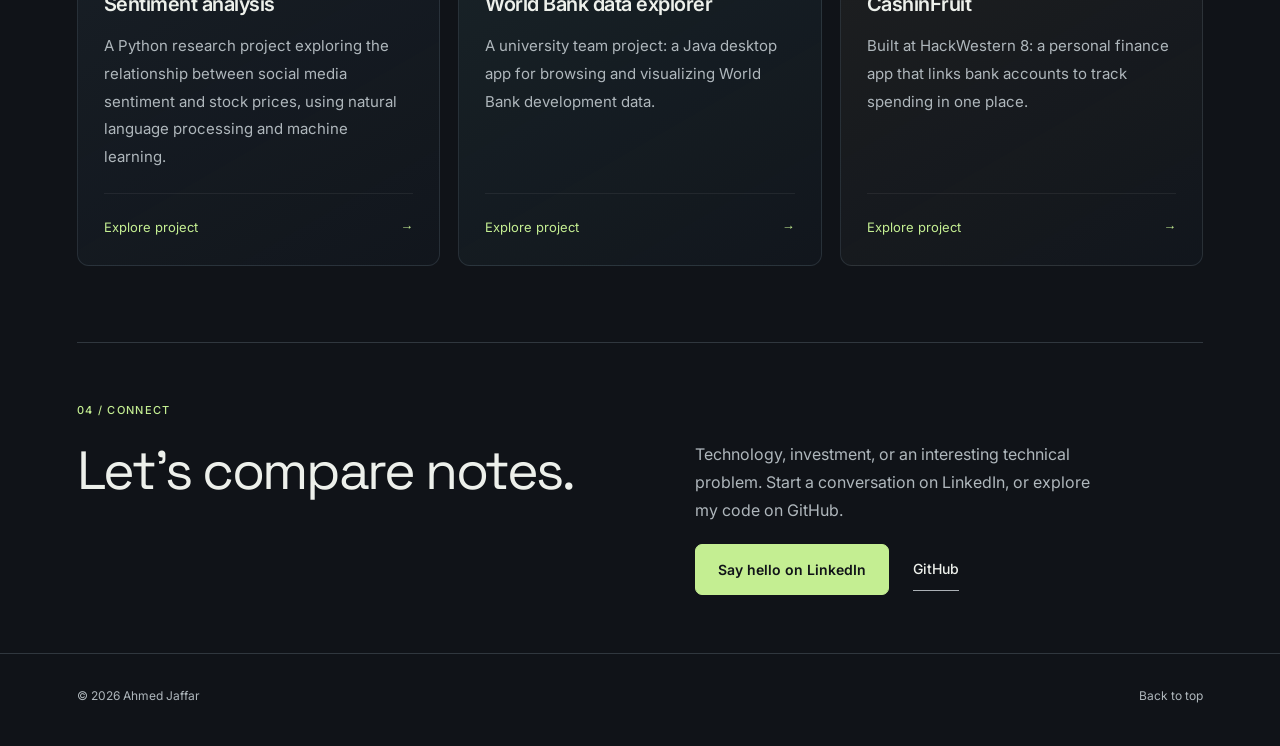
==== commit 8a292720: "Sync work-focused personal website redesign" ====
--- a/index.html
+++ b/index.html
@@ -155,13 +155,13 @@
 <main id="main-content">
 <div class="hero">
 <div>
-<h1>Ahmed<br><span>Jaffar.</span></h1>
-<p class="hero-statement">Technology advisory.<br>Software development.</p>
-<div class="hero-tag">Manager at Deloitte · Former co-founder, Fibonacci IT</div>
-<p class="intro">I connect technical roadmaps with business decisions: R&amp;D investment, CapEx and OpEx planning, and non-dilutive funding opportunities. My background spans technology advisory, computer science, and entrepreneurship.</p>
+<h1>Ahmed Jaffar<span>.</span></h1>
+<p class="hero-statement">Technical thinking.<br><span>Business impact.</span></p>
+<div class="hero-tag">Technology advisory / Software / Entrepreneurship</div>
+<p class="intro">I bring a computer science and founder’s perspective to technology advisory. Connecting R&amp;D, CapEx/OpEx planning, and non-dilutive funding with the decisions that move a business forward.</p>
 <div class="actions">
 <a class="button" href="https://www.linkedin.com/in/ahmedjjaffar/" target="_blank" rel="noopener">Connect on LinkedIn</a>
-<a href="#work">Explore my journey</a>
+<a href="#projects">Explore my work</a>
 </div>
 </div>
 <div class="portrait">
@@ -171,7 +171,7 @@
 </picture>
 <div class="caption">
 <div>
-<strong>Ahmed Jaffar</strong>Technology advisory &amp; software development</div>
+<strong>Currently at Deloitte</strong>Manager · Technology advisory</div>
 
 </div>
 </div>
@@ -182,8 +182,8 @@
 <div class="eyebrow">01 / Background</div>
 <div>
 <h2>Technical depth.<br>Business perspective.</h2>
-<p class="section-copy">I’m a Manager at Deloitte with a background in technology, media, and telecommunications advisory. I work at the intersection of technical and commercial priorities across software, fintech, and networking. That means connecting technology roadmaps with R&amp;D investment, capital expenditure (CapEx), operating expenditure (OpEx), and non-dilutive funding opportunities.</p>
-<p class="section-copy">Before that, I co-founded Fibonacci IT, where I helped shape the technical vision for a blockchain venture and worked with teams to turn decentralized systems into product roadmaps. A computer science degree from Western University grounds that experience in hands-on development. Today, AI and data science keep giving me new reasons to experiment.</p>
+<p class="section-copy">I’m a Manager at Deloitte, working across technology, media, and telecommunications advisory. My focus connects technical roadmaps with commercial priorities: R&amp;D investment, capital expenditure (CapEx), operating expenditure (OpEx), and non-dilutive funding opportunities.</p>
+<p class="section-copy">Previously, I co-founded Fibonacci IT and helped shape its technical vision and product roadmaps. I studied computer science at Western University and continue to explore AI, data, and software through hands-on projects.</p>
 </div>
 </div>
 <div class="areas">
@@ -235,8 +235,8 @@
 <div class="section-head">
 <div class="eyebrow">03 / Selected work</div>
 <div>
-<h2>Selected software<br>and research projects.</h2>
-<p class="section-copy">Research experiments, university collaboration, and a hackathon prototype. Explore the project notes and public source code.</p>
+<h2>Ideas, explored<br>through code.</h2>
+<p class="section-copy">A selection of research, university work, and prototypes. Each project includes notes and public source code.</p>
 </div>
 </div>
 <div class="project-tools" hidden>
@@ -279,8 +279,8 @@
 </section>
 <section id="connect" class="contact reveal">
 <div class="eyebrow">04 / Connect</div>
-<h2>Connect with Ahmed.</h2>
-<p>Find me on LinkedIn or explore more of my work on GitHub.</p>
+<h2>Let’s compare notes.</h2>
+<p>Technology, investment, or an interesting technical problem. Start a conversation on LinkedIn, or explore my code on GitHub.</p>
 <div class="actions">
 <a class="button" href="https://www.linkedin.com/in/ahmedjjaffar/" target="_blank" rel="noopener">Say hello on LinkedIn</a>
 <a href="https://github.com/Ajaffar1" target="_blank" rel="noopener">GitHub</a>
--- a/styles.css
+++ b/styles.css
@@ -1,3 +1,9 @@
 :root{--paper:#101619;--ink:#f0f3ef;--muted:#abb7b8;--line:#2c383d;--accent:#c0ec82;--panel:#1a262c;--serif:'Space Grotesk',Inter,Arial,sans-serif;--sans:Inter,Arial,sans-serif}*{box-sizing:border-box}html{scroll-behavior:smooth;scroll-padding-top:110px}body{margin:0;background:radial-gradient(ellipse at 85% 5%,#23323566,transparent 40%),var(--paper);color:var(--ink);font:1rem/1.75 var(--sans);overflow-wrap:anywhere}[hidden]{display:none!important}a{color:inherit;text-decoration:none}button{font:inherit;cursor:pointer}a:focus-visible,button:focus-visible,summary:focus-visible{outline:2px solid var(--accent);outline-offset:5px}header,main,footer{max-width:1360px;margin:auto;padding-inline:7%}.site-header{position:sticky;top:0;z-index:20;display:flex;justify-content:space-between;align-items:center;gap:24px;padding-block:24px;background:#101619e8;backdrop-filter:blur(16px);border-bottom:1px solid var(--line)}.brand{font-size:1.125rem;font-weight:600;letter-spacing:-.04em}.brand span{color:var(--accent)}nav{display:flex;flex-wrap:wrap;gap:30px;font-size:.875rem}nav a{padding-block:5px;color:var(--muted);border-bottom:1px solid transparent;transition:color .2s,border-color .2s}nav a:hover,nav a[aria-current]{color:var(--ink);border-color:var(--ink)}.hero{display:grid;grid-template-columns:1.3fr 1fr;gap:80px;align-items:center;padding-block:86px 80px}.hero>div{min-width:0}.eyebrow{font-size:.75rem;text-transform:uppercase;letter-spacing:.14em;color:var(--muted);font-weight:500}.dot{display:none}h1{font-family:var(--serif);font-weight:500;font-size:clamp(3rem,7vw,7rem);line-height:1.15;letter-spacing:-.055em;margin:25px 0 20px}h1 span{color:var(--accent)}.hero-statement{font-size:clamp(1.75rem,3vw,2.75rem);line-height:1.18;letter-spacing:-.05em;font-weight:500;margin:0 0 25px}.hero-tag{font-size:.875rem;line-height:1.7;color:var(--accent);margin-bottom:20px}.intro{max-width:520px;color:var(--muted);font-size:1rem;line-height:1.9}.actions{display:flex;flex-wrap:wrap;gap:26px;align-items:center;margin-top:28px;font-size:.875rem;font-weight:500}.actions>a:not(.button){border-bottom:1px solid #abb0b5;padding-block:9px}.button{display:inline-block;background:var(--accent);color:var(--paper);padding:13px 21px;border:1px solid var(--accent);border-radius:7px;transition:background .2s}.button:hover{background:#d2f6a1}.portrait{position:relative;margin:0;background:#1a262c}.portrait img{border-radius:12px;display:block;width:100%;height:auto;aspect-ratio:4/5;object-fit:cover;object-position:center 30%}.caption{padding:16px 0;background:var(--paper);font-size:.75rem;color:var(--muted);line-height:1.6}.caption strong{display:block;color:var(--ink);font-size:.875rem;font-weight:500}.strip{display:flex;flex-wrap:wrap;gap:26px;align-items:center;justify-content:space-between;padding:24px 0;border-block:1px solid var(--line);color:var(--muted);font-size:.875rem}.strip span:first-child{color:var(--ink);font-weight:600}section{padding-block:86px;border-bottom:1px solid var(--line);scroll-margin-top:20px}.section-head{display:grid;grid-template-columns:1fr 2.3fr;gap:60px}.section-head>*{min-width:0}.section-head>.eyebrow{padding-top:10px}h2{font-family:var(--serif);font-size:clamp(2rem,3.7vw,3.5rem);font-weight:400;letter-spacing:-.045em;line-height:1.18;margin:0 0 25px}p{margin-top:0}.section-copy{color:var(--muted);font-size:1rem;line-height:1.9;max-width:760px}.areas{display:grid;grid-template-columns:repeat(3,minmax(0,1fr));gap:34px;margin-top:36px}.area{padding:26px 0 0;border-top:1px solid var(--line)}.num{font-size:.75rem;color:var(--muted)}h3{font-weight:500;font-size:1.25rem;line-height:1.4;letter-spacing:-.025em;margin:16px 0 14px}.area p{color:var(--muted);font-size:.9375rem;margin-bottom:0}.glass-timeline{position:relative;margin-top:36px;padding:22px 18px 16px;border:1px solid #3c4e55;border-radius:12px;background:linear-gradient(120deg,#23343dd9,#19282dcc);scroll-margin-top:120px}.glass-toolbar{display:flex;flex-wrap:wrap;justify-content:space-between;align-items:center;gap:16px;padding:0 6px 4px}.glass-caption{font-size:.75rem;letter-spacing:.08em;color:var(--muted)}.glass-caption>span{padding-inline:12px;color:#9ca3a8}.glass-controls{display:flex;gap:8px}.glass-controls button{padding:8px 15px;border-radius:100px;background:#ffffff0a;border:1px solid #51616a;color:var(--ink);font-size:.875rem;transition:background .2s}.glass-controls button:hover{background:#ffffff18}.glass-controls button:disabled{opacity:.35;cursor:default}.career-list{display:flex;align-items:flex-start;gap:16px;margin:0;padding:22px 6px 15px;overflow-x:auto;scroll-snap-type:x proximity;scroll-padding-inline:6px;overscroll-behavior-x:contain;position:relative;scrollbar-width:thin;scrollbar-color:#a8b2b9 transparent}.career-item{flex:0 0 calc((100% - 48px)/4);min-width:225px;max-width:340px;position:relative;background:#ffffff06;border:1px solid #44545c;border-radius:10px;backdrop-filter:blur(20px);box-shadow:inset 0 1px 0 #ffffff12,0 8px 24px #00000012;scroll-snap-align:center;scroll-margin-top:130px;transition:border-color .2s,box-shadow .2s}.career-item[open]{border-color:#a5ca78;background:#b6df7810;box-shadow:0 7px 22px #00000020}.career-item:hover{border-color:#748b94}.career-item summary{display:flex;flex-direction:column;align-items:flex-start;gap:18px;padding:22px;min-height:284px;list-style:none;cursor:pointer;position:relative;border-radius:10px}.career-item summary::-webkit-details-marker{display:none}.career-milestone{display:flex;justify-content:space-between;gap:10px;align-items:center;width:100%;font-size:.875rem;color:var(--muted)}.current-label{font-size:.75rem;line-height:1.4;color:var(--accent);background:#c0ec8215;border-radius:100px;padding:3px 7px}.company-mark{height:54px;min-width:78px;display:flex;align-items:center;justify-content:center;font:bold 15px Arial,sans-serif;letter-spacing:-.6px;background:#101a20;border:1px solid var(--line);border-radius:6px;color:var(--ink)}.company-mark.deloitte span{color:#86bc25}.company-mark.flow{font-size:22px;color:var(--ink)}.company-mark.fibonacci{font-size:23px;color:var(--accent)}.career-heading{display:flex;flex-direction:column;gap:5px}.career-company{font-size:.75rem;color:var(--muted)}.career-role{font-size:1.125rem;font-weight:500;line-height:1.35;letter-spacing:-.02em}.career-date{font-size:.75rem;color:var(--muted);line-height:1.7}.career-chevron{position:absolute;right:22px;top:85px;font-size:22px;line-height:1;color:#79878e;transition:transform .2s}.career-item[open] .career-chevron{transform:rotate(45deg);color:var(--accent)}.career-description{padding:0 22px 22px;font-size:.875rem;color:var(--muted)}.career-description:before{content:'';display:block;height:1px;background:var(--line);margin-bottom:16px}.career-description p{margin:0;line-height:1.8}.glass-hint{font-size:.75rem;color:var(--muted);margin:12px 6px 0}.project-tools{display:flex;flex-wrap:wrap;justify-content:space-between;align-items:center;gap:20px;margin-top:34px}.project-filters{display:flex;flex-wrap:wrap;gap:5px}.project-filters button{background:none;border:1px solid transparent;border-radius:100px;padding:8px 15px;font-size:.875rem;color:var(--muted)}.project-filters button[aria-pressed="true"]{background:var(--panel);border-color:var(--line);color:var(--ink)}.project-filters button:hover{color:var(--ink)}.project-count{font-size:.75rem;color:var(--muted);margin:0}.projects{margin-top:22px}.project{display:grid;grid-template-columns:32px minmax(0,1fr) 100px;gap:25px;align-items:center;padding:30px 0;border-top:1px solid var(--line);transition:background .2s}.project:last-child{border-bottom:1px solid var(--line)}.project:hover h3{color:var(--accent)}.project h3{font-size:1.5rem;margin:7px 0 10px;transition:color .2s}.project-stack{font-size:.75rem;color:var(--muted)}.project p{max-width:650px;font-size:.9375rem;color:var(--muted);margin:0;line-height:1.8}.project-cta{font-size:.875rem;color:var(--accent)}.contact{padding:72px 0;margin:0;border:0}.contact h2{margin-top:20px;font-size:clamp(2rem,4.2vw,4rem)}.contact p{color:var(--muted);font-size:1rem}footer{display:flex;flex-wrap:wrap;justify-content:space-between;gap:24px;border-top:1px solid var(--line);padding-block:24px 35px;font-size:.75rem;color:var(--muted)}.skip{position:absolute;left:-9999px}.skip:focus{left:20px;top:12px;z-index:50;background:var(--paper);padding:12px}.reading-progress{position:fixed;top:0;left:0;right:0;height:2px;z-index:30;pointer-events:none}.reading-progress span{display:block;height:100%;background:var(--accent);transform:scaleX(0);transform-origin:left}.reveal{opacity:1}.reveal.in-view{animation:sectionIn .4s ease-out}@keyframes sectionIn{from{transform:translateY(8px)}to{transform:translateY(0)}}.project-detail{max-width:850px;margin:0 auto 70px}.breadcrumbs{display:flex;gap:12px;flex-wrap:wrap;padding-block:28px;font-size:.875rem;color:var(--muted)}.project-detail>.eyebrow{margin-top:35px}.project-detail h1{font-size:clamp(2.5rem,5vw,4.5rem);margin-block:24px}.project-lead{font-size:1.125rem;line-height:1.85;color:var(--muted)}.project-note{padding-block:36px}.project-note:first-of-type{margin-top:44px}.project-note h2{font-size:clamp(1.75rem,3vw,2.5rem)}.project-note p{color:var(--muted);font-size:1rem;line-height:1.9;margin:0}.related-projects{padding-block:32px 60px;border-top:1px solid var(--line)}.related-projects h2{font-size:1.5rem}.related-projects>div{display:flex;flex-wrap:wrap;gap:16px}.related-projects a{padding:12px 18px;border:1px solid var(--line);border-radius:3px;font-size:.9375rem}.related-projects a:hover{border-color:var(--accent)}@supports not (backdrop-filter:blur(1px)){.career-item{background:#1c2a31}.career-item[open]{background:#24352b}}@media(max-width:1100px){.hero{gap:50px}.career-item{flex-basis:270px;min-width:270px}}@media(max-width:800px){.section-head{grid-template-columns:1fr;gap:18px}.hero{gap:30px}.areas{gap:24px}.hero-statement{font-size:1.75rem}.hero-tag{font-size:.875rem}.section-head>.eyebrow{padding:0}}@media(max-width:640px){header,main,footer{padding-inline:6%}.site-header{flex-wrap:wrap;gap:10px;padding-block:16px}nav{gap:22px;font-size:.875rem}html{scroll-padding-top:130px}.hero{grid-template-columns:1fr;gap:32px;padding-block:44px 42px}h1{font-size:clamp(3.5rem,17vw,5rem)}.hero-statement{font-size:clamp(1.5rem,7vw,2rem)}.hero-tag{margin-bottom:16px}.portrait{max-width:420px;width:100%;margin:0}.portrait img{aspect-ratio:1/1;object-position:center 25%}.strip{gap:14px;justify-content:flex-start;font-size:.875rem;line-height:1.5;padding-block:20px}.strip span{flex:1 1 42%}section{padding-block:52px}.areas{grid-template-columns:1fr;gap:24px}.area{padding-top:20px}h2{font-size:clamp(1.75rem,7vw,2.5rem)}.glass-timeline{margin-top:26px;padding:18px 10px 14px;border-radius:10px;scroll-margin-top:145px}.glass-toolbar{gap:10px}.career-list{gap:12px;padding-top:18px}.career-item{flex-basis:86%;min-width:0;max-width:none}.career-item summary{padding:20px;min-height:280px}.career-description{padding:0 20px 22px}.career-item{scroll-margin-top:145px}.project{grid-template-columns:22px minmax(0,1fr);gap:14px;padding-block:26px}.project-cta{grid-column:2}.project h3{font-size:1.25rem}.project-tools{gap:12px;margin-top:24px}.project-filters button{padding:8px 12px}.contact{padding-block:52px}.contact h2{font-size:clamp(1.75rem,7vw,2.5rem)}.actions{gap:20px}.project-detail{margin-bottom:40px}.project-detail>.eyebrow{margin-top:12px}.project-detail h1{font-size:clamp(2rem,8vw,3.5rem)}.project-note{padding-block:28px}}@media(prefers-reduced-motion:reduce){html{scroll-behavior:auto}*,*:before,*:after{animation:none!important;transition:none!important}}
 
 .area p,.project p,.career-description{font-size:1rem}
+
+/* Direction: personal, precise, and grounded in work. */
+:root{--paper:#101318;--ink:#edf0eb;--muted:#afb7bc;--line:#30373e;--accent:#c4ee92;--panel:#1b222b;color-scheme:dark}body{background:radial-gradient(ellipse at 100% 0%,#26374577,transparent 35%),var(--paper);-webkit-font-smoothing:antialiased;text-rendering:optimizeLegibility}::selection{background:var(--accent);color:var(--paper)}header,main,footer{max-width:1280px;padding-inline:6%}.site-header{padding-block:17px;background:#101318e8}.brand{font-weight:600;letter-spacing:-.03em}nav{gap:28px}nav a{display:inline-flex;align-items:center;min-height:44px}.hero{grid-template-columns:1.5fr 1fr;gap:64px;padding-block:90px 76px}.hero h1{font:500 1.125rem/1.5 var(--sans);letter-spacing:0;margin:0 0 26px}.hero h1 span{color:var(--accent)}.hero-statement{font-size:clamp(2.8rem,5.4vw,5rem);font-family:var(--serif);font-weight:500;line-height:1.08;letter-spacing:-.055em;margin:0 0 28px}.hero-statement span{color:var(--accent)}.hero-tag{font-size:.6875rem;text-transform:uppercase;letter-spacing:.1em;color:#bec8d0;margin-bottom:22px}.intro{font-size:1rem;max-width:490px;line-height:1.9}.actions{gap:24px;margin-top:30px}.button{background:var(--accent);color:var(--paper);border-color:var(--accent);border-radius:7px;min-height:48px;font-weight:600;padding:14px 22px;line-height:1.5}.button:hover{background:#daf7b8}.actions>a:not(.button){min-height:44px;display:inline-flex;align-items:center}.portrait{background:#202831;border-radius:14px;overflow:hidden;border:1px solid #ffffff14;box-shadow:0 20px 65px #0003;margin-left:8px}.portrait img{border-radius:0;aspect-ratio:4/5;object-position:center 30%}.caption{padding:18px 22px;background:#1b222b;font-size:.75rem}.caption strong{font-weight:500;margin-bottom:2px}.strip{padding:22px 0;font-size:.75rem;letter-spacing:.045em;color:#aeb9c2}.strip span:first-child{color:var(--ink)}section{padding-block:76px}.section-head{grid-template-columns:1fr 2fr;gap:50px}.eyebrow{font-size:.6875rem;color:var(--accent);letter-spacing:.12em}.section-head h2{font-size:clamp(2rem,3.8vw,3.5rem);font-weight:500;letter-spacing:-.045em;line-height:1.17;text-wrap:balance}.section-copy{font-size:1rem;line-height:1.9;max-width:680px}.section-copy:last-child{margin-bottom:0}.areas{gap:28px;margin-top:36px}.area{padding-top:24px;border-top:1px solid var(--line)}.num{font-family:monospace;color:var(--accent)}.area h3{font-size:1.125rem;font-weight:600}.area p{font-size:.9375rem;line-height:1.9}.glass-timeline{margin-top:36px;border-radius:18px;background:radial-gradient(ellipse at 0% 0%,#c4ee920d,transparent 60%),linear-gradient(120deg,#24313bc9,#19232dbb);border-color:#4e606d66;box-shadow:inset 0 1px 0 #ffffff14,0 12px 40px #0002;padding:24px 18px 18px}.glass-controls button{min-height:44px;padding:10px 18px;color:var(--ink);background:#ffffff06;border-color:#51616d}.glass-controls button:hover{background:#ffffff12}.glass-controls button:disabled{opacity:.5}.career-list{gap:14px;padding-top:24px}.career-item{background:#ffffff05;border-radius:12px;border-color:#53616c66;box-shadow:inset 0 1px 0 #ffffff10}.career-item[open]{background:linear-gradient(140deg,#c4ee920d,#4278a512);border-color:#c4ee9277}.career-item summary{min-height:274px;border-radius:12px;padding:22px;gap:16px}.company-mark{height:56px;background:#101820;border-radius:8px}.career-description{font-size:.875rem;line-height:1.85}.career-chevron{color:#b5c3ce}.glass-hint{margin-top:16px}.project-tools{margin-top:30px}.project-filters{gap:8px}.project-filters button{min-height:44px;padding:10px 15px;border:1px solid var(--line)}.project-filters button[aria-pressed="true"]{background:#c4ee9210;border-color:#c4ee9255;color:var(--accent)}.projects{display:grid;grid-template-columns:repeat(3,minmax(0,1fr));gap:18px;margin-top:24px}.project{display:flex;flex-direction:column;align-items:stretch;gap:22px;padding:26px;border:1px solid #46535e66;border-radius:12px;background:linear-gradient(150deg,#25313c66,#17212b44);transition:background .2s,border-color .2s,transform .2s}.project:last-child{border:1px solid #46535e66}.project:nth-child(2){background:linear-gradient(150deg,#273d4266,#17212b44)}.project:nth-child(3){background:linear-gradient(150deg,#35332e66,#17212b44)}.project .num{font-size:.75rem}.project-stack{display:block;min-height:42px;font-size:.6875rem;line-height:1.8;letter-spacing:.025em;color:#b8c4cf}.project h3{font-size:1.25rem;font-weight:600;margin:14px 0;line-height:1.35}.project p{font-size:.9375rem;line-height:1.85}.project-cta{margin-top:auto;padding-top:22px;border-top:1px solid #ffffff10;font-size:.8125rem;display:flex;justify-content:space-between}.project-cta:after{content:'→';font-family:Arial,sans-serif}.project:hover,.project:focus-visible{border-color:#c4ee9277;background:#26323b}.contact{display:grid;grid-template-columns:1.1fr 1fr;gap:20px 60px;padding:58px 0;margin:0;border:0}.contact .eyebrow{grid-column:1/-1}.contact h2{font-size:clamp(2.2rem,4.2vw,4rem);margin:0;line-height:1.15}.contact p{margin:0;max-width:420px}.contact .actions{grid-column:2;margin-top:0;align-self:start}footer{align-items:center;padding-block:20px 28px}footer a{min-height:44px;display:inline-flex;align-items:center}.breadcrumbs{padding-block:24px;gap:12px}.breadcrumbs a,.breadcrumbs>span{min-height:44px;display:inline-flex;align-items:center}.project-detail{max-width:820px}.project-detail h1{font-weight:500;line-height:1.12;text-wrap:balance}.project-note h2{font-weight:500}.related-projects a{min-height:48px;border-radius:8px}.related-projects a:hover{background:#c4ee9208}.skip:focus{background:var(--paper);border:1px solid var(--accent);border-radius:8px}.reading-progress{height:2px}h2,h3{text-wrap:balance}
+@media(max-width:1000px){.hero{gap:36px}.projects{grid-template-columns:1fr}.project{display:grid;grid-template-columns:28px minmax(0,1fr) 115px;gap:20px;align-items:start}.project-stack{min-height:0}.project h3{margin-top:10px}.project-cta{padding-top:0;border:0;margin-top:0}.contact{gap:20px 32px}}
+@media(max-width:800px){.section-head{grid-template-columns:1fr;gap:18px}.hero{padding-block:64px;gap:26px}.hero-statement{font-size:clamp(2.25rem,5.5vw,3.5rem)}.areas{grid-template-columns:1fr;gap:26px}.area{display:grid;grid-template-columns:28px 1fr;gap:10px 20px}.area h3{margin:0}.area p{grid-column:2}.contact{grid-template-columns:1fr;gap:22px}.contact .eyebrow,.contact .actions{grid-column:1}}
+@media(max-width:640px){header,main,footer{padding-inline:6%}.site-header{padding-block:10px;gap:2px}nav{gap:20px}.hero{grid-template-columns:1fr;padding-block:42px 40px;gap:32px}.hero h1{margin-bottom:20px;font-size:1rem}.hero-statement{font-size:clamp(2.5rem,11vw,4rem)}.hero-tag{font-size:.625rem;line-height:1.9}.portrait{margin-left:0;max-width:420px;width:100%}.portrait img{aspect-ratio:4/3;object-position:center 25%}.caption{padding:16px 20px}.strip{gap:16px;padding-block:20px}section{padding-block:50px}.section-head h2{font-size:clamp(2rem,8.5vw,3rem)}.areas{margin-top:28px}.glass-timeline{padding:18px 10px 16px}.career-item summary{min-height:274px;padding:20px}.project{grid-template-columns:20px minmax(0,1fr);gap:14px;padding:22px}.project-cta{grid-column:2;padding-top:18px;border-top:1px solid #ffffff10}.project-filters button{padding-inline:12px}.project-tools{gap:14px}.contact{padding-block:50px}.contact h2{font-size:2.5rem}.contact .actions{gap:20px}.project-detail h1{font-size:clamp(2rem,9vw,3.5rem)}}
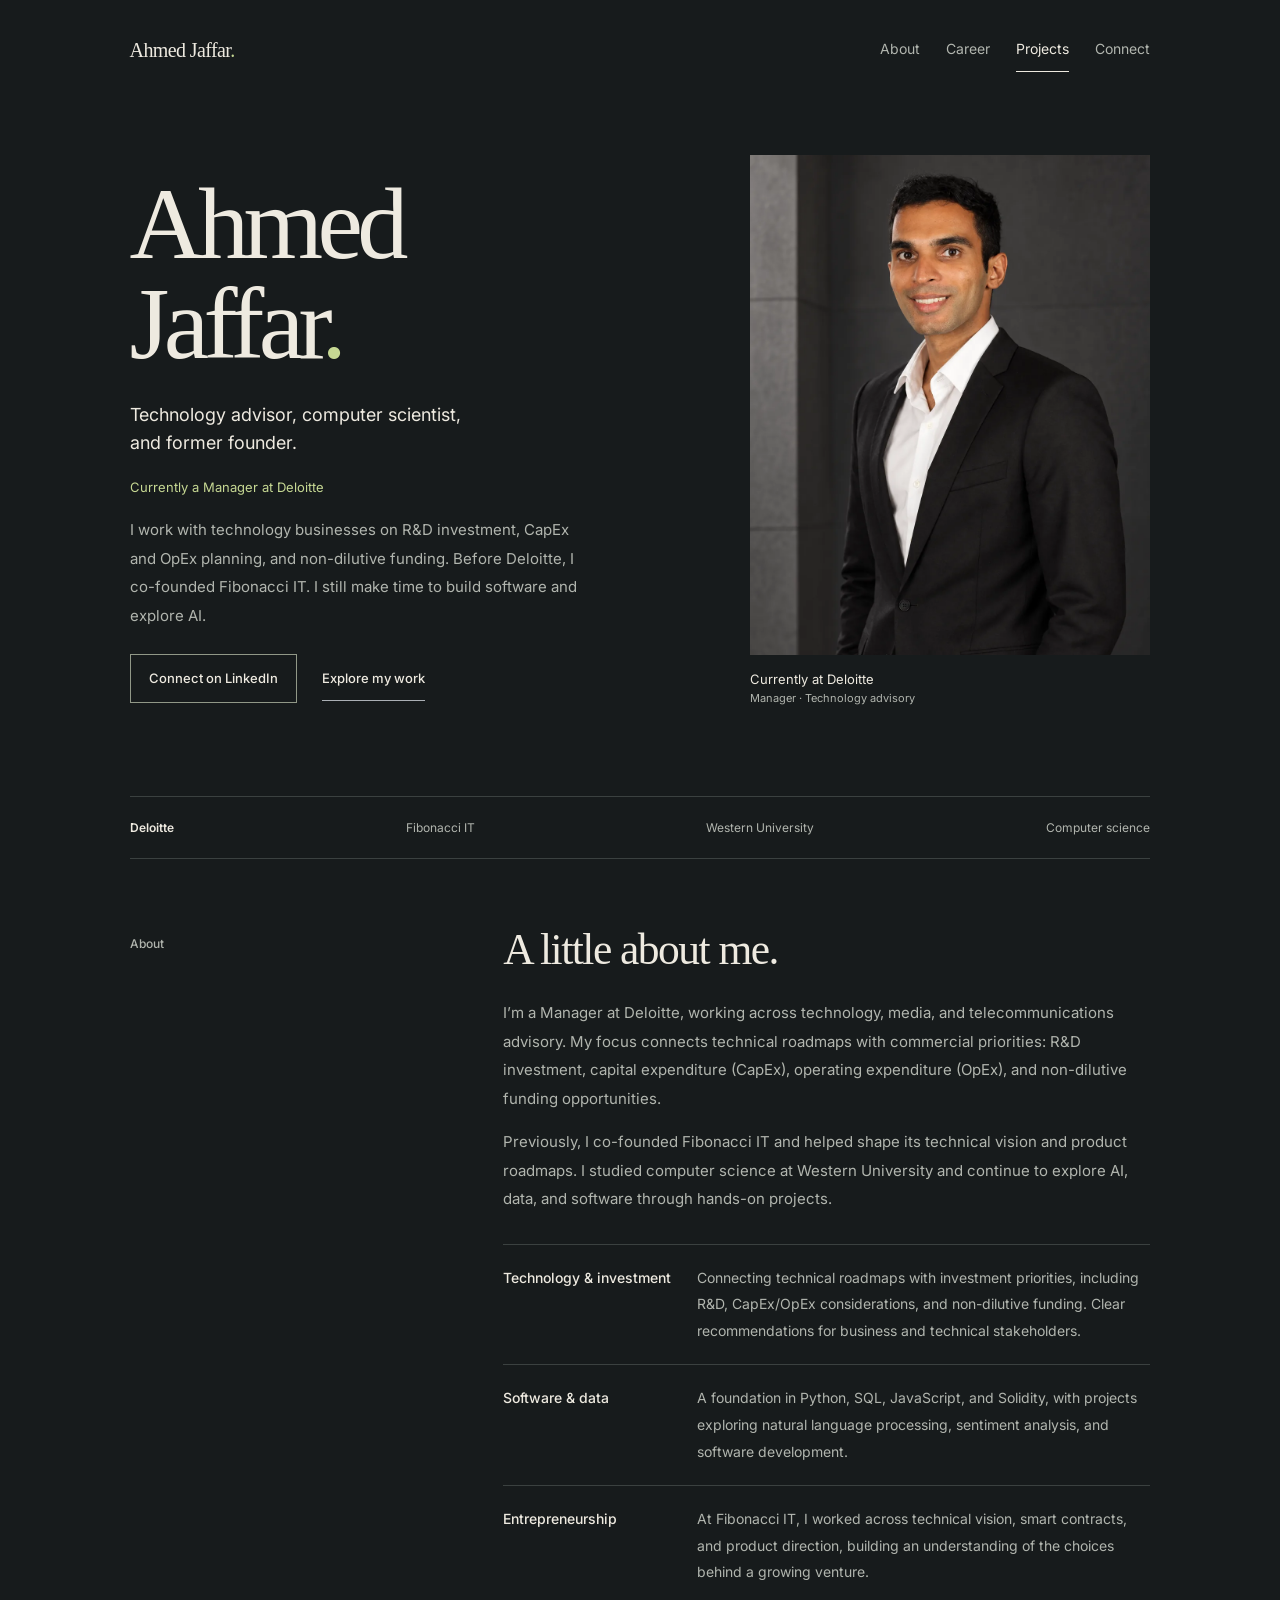
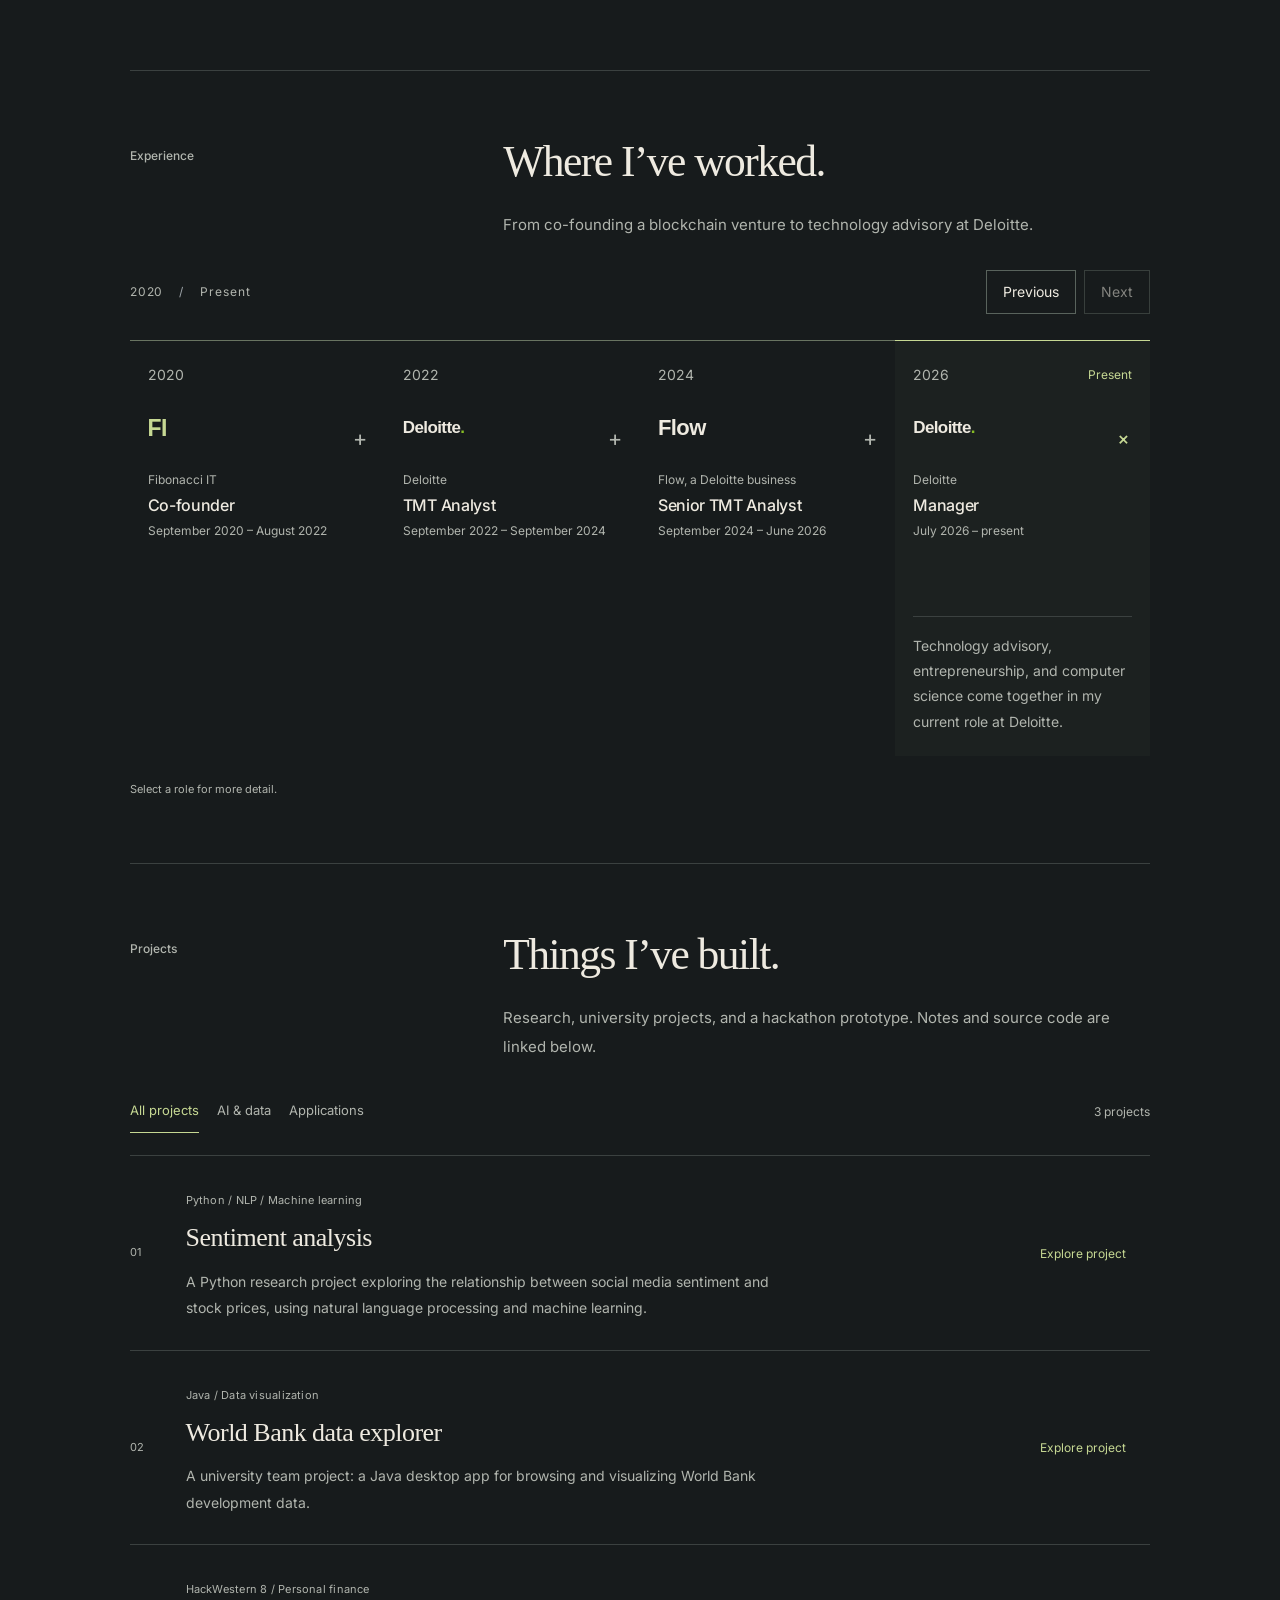
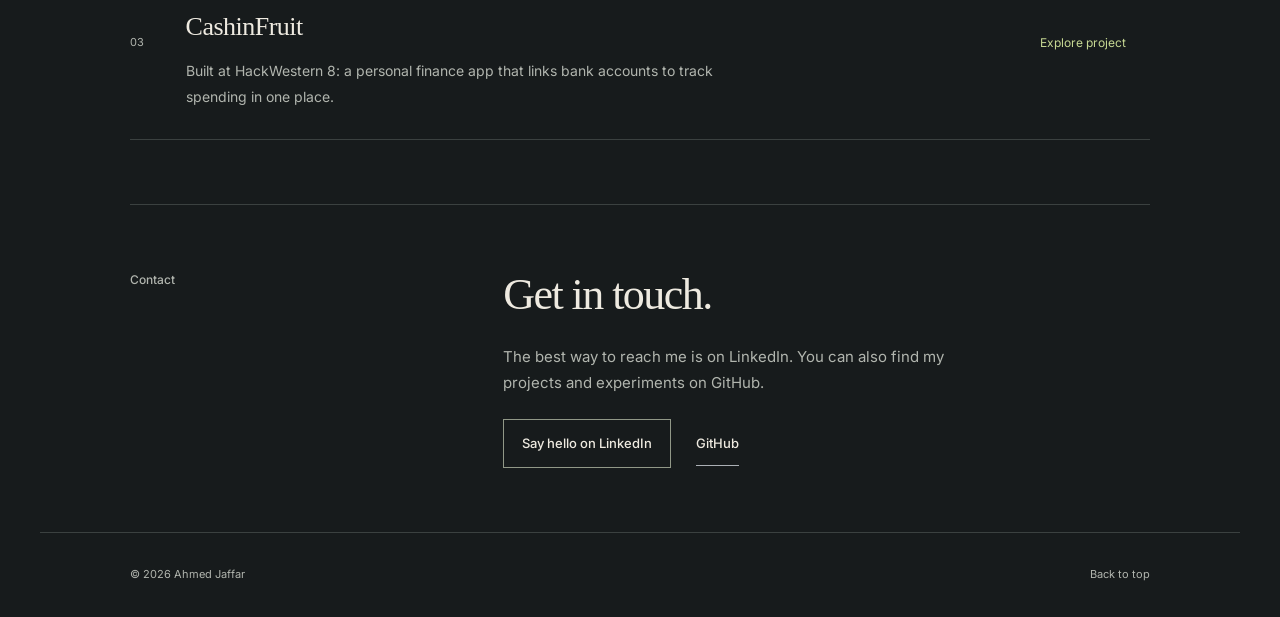
==== commit f6f660d4: "Sync personal editorial website direction" ====
--- a/index.html
+++ b/index.html
@@ -155,10 +155,10 @@
 <main id="main-content">
 <div class="hero">
 <div>
-<h1>Ahmed Jaffar<span>.</span></h1>
-<p class="hero-statement">Technical thinking.<br><span>Business impact.</span></p>
-<div class="hero-tag">Technology advisory / Software / Entrepreneurship</div>
-<p class="intro">I bring a computer science and founder’s perspective to technology advisory. Connecting R&amp;D, CapEx/OpEx planning, and non-dilutive funding with the decisions that move a business forward.</p>
+<h1>Ahmed<br>Jaffar<span>.</span></h1>
+<p class="hero-statement">Technology advisor, computer scientist,<br>and former founder.</p>
+<div class="hero-tag">Currently a Manager at Deloitte</div>
+<p class="intro">I work with technology businesses on R&amp;D investment, CapEx and OpEx planning, and non-dilutive funding. Before Deloitte, I co-founded Fibonacci IT. I still make time to build software and explore AI.</p>
 <div class="actions">
 <a class="button" href="https://www.linkedin.com/in/ahmedjjaffar/" target="_blank" rel="noopener">Connect on LinkedIn</a>
 <a href="#projects">Explore my work</a>
@@ -179,9 +179,9 @@
 <div class="strip" aria-label="Background"><span>Deloitte</span><span>Fibonacci IT</span><span>Western University</span><span>Computer science</span></div>
 <section id="about" class="reveal">
 <div class="section-head">
-<div class="eyebrow">01 / Background</div>
-<div>
-<h2>Technical depth.<br>Business perspective.</h2>
+<div class="eyebrow">About</div>
+<div>
+<h2>A little about me.</h2>
 <p class="section-copy">I’m a Manager at Deloitte, working across technology, media, and telecommunications advisory. My focus connects technical roadmaps with commercial priorities: R&amp;D investment, capital expenditure (CapEx), operating expenditure (OpEx), and non-dilutive funding opportunities.</p>
 <p class="section-copy">Previously, I co-founded Fibonacci IT and helped shape its technical vision and product roadmaps. I studied computer science at Western University and continue to explore AI, data, and software through hands-on projects.</p>
 </div>
@@ -206,10 +206,10 @@
 </section>
 <section id="work" class="reveal">
 <div class="section-head">
-<div class="eyebrow">02 / Experience</div>
-<div>
-<h2>From founder<br>to technology advisor.</h2>
-<p class="section-copy">Explore the roles that connect my experience as a founder, analyst, and manager.</p>
+<div class="eyebrow">Experience</div>
+<div>
+<h2>Where I’ve worked.</h2>
+<p class="section-copy">From co-founding a blockchain venture to technology advisory at Deloitte.</p>
 </div>
 </div>
 <div class="glass-timeline">
@@ -233,10 +233,10 @@
 </section>
 <section id="projects" class="reveal">
 <div class="section-head">
-<div class="eyebrow">03 / Selected work</div>
-<div>
-<h2>Ideas, explored<br>through code.</h2>
-<p class="section-copy">A selection of research, university work, and prototypes. Each project includes notes and public source code.</p>
+<div class="eyebrow">Projects</div>
+<div>
+<h2>Things I’ve built.</h2>
+<p class="section-copy">Research, university projects, and a hackathon prototype. Notes and source code are linked below.</p>
 </div>
 </div>
 <div class="project-tools" hidden>
@@ -278,9 +278,9 @@
 </div>
 </section>
 <section id="connect" class="contact reveal">
-<div class="eyebrow">04 / Connect</div>
-<h2>Let’s compare notes.</h2>
-<p>Technology, investment, or an interesting technical problem. Start a conversation on LinkedIn, or explore my code on GitHub.</p>
+<div class="eyebrow">Contact</div>
+<h2>Get in touch.</h2>
+<p>The best way to reach me is on LinkedIn. You can also find my projects and experiments on GitHub.</p>
 <div class="actions">
 <a class="button" href="https://www.linkedin.com/in/ahmedjjaffar/" target="_blank" rel="noopener">Say hello on LinkedIn</a>
 <a href="https://github.com/Ajaffar1" target="_blank" rel="noopener">GitHub</a>
--- a/styles.css
+++ b/styles.css
@@ -2,8 +2,8 @@
 
 .area p,.project p,.career-description{font-size:1rem}
 
-/* Direction: personal, precise, and grounded in work. */
-:root{--paper:#101318;--ink:#edf0eb;--muted:#afb7bc;--line:#30373e;--accent:#c4ee92;--panel:#1b222b;color-scheme:dark}body{background:radial-gradient(ellipse at 100% 0%,#26374577,transparent 35%),var(--paper);-webkit-font-smoothing:antialiased;text-rendering:optimizeLegibility}::selection{background:var(--accent);color:var(--paper)}header,main,footer{max-width:1280px;padding-inline:6%}.site-header{padding-block:17px;background:#101318e8}.brand{font-weight:600;letter-spacing:-.03em}nav{gap:28px}nav a{display:inline-flex;align-items:center;min-height:44px}.hero{grid-template-columns:1.5fr 1fr;gap:64px;padding-block:90px 76px}.hero h1{font:500 1.125rem/1.5 var(--sans);letter-spacing:0;margin:0 0 26px}.hero h1 span{color:var(--accent)}.hero-statement{font-size:clamp(2.8rem,5.4vw,5rem);font-family:var(--serif);font-weight:500;line-height:1.08;letter-spacing:-.055em;margin:0 0 28px}.hero-statement span{color:var(--accent)}.hero-tag{font-size:.6875rem;text-transform:uppercase;letter-spacing:.1em;color:#bec8d0;margin-bottom:22px}.intro{font-size:1rem;max-width:490px;line-height:1.9}.actions{gap:24px;margin-top:30px}.button{background:var(--accent);color:var(--paper);border-color:var(--accent);border-radius:7px;min-height:48px;font-weight:600;padding:14px 22px;line-height:1.5}.button:hover{background:#daf7b8}.actions>a:not(.button){min-height:44px;display:inline-flex;align-items:center}.portrait{background:#202831;border-radius:14px;overflow:hidden;border:1px solid #ffffff14;box-shadow:0 20px 65px #0003;margin-left:8px}.portrait img{border-radius:0;aspect-ratio:4/5;object-position:center 30%}.caption{padding:18px 22px;background:#1b222b;font-size:.75rem}.caption strong{font-weight:500;margin-bottom:2px}.strip{padding:22px 0;font-size:.75rem;letter-spacing:.045em;color:#aeb9c2}.strip span:first-child{color:var(--ink)}section{padding-block:76px}.section-head{grid-template-columns:1fr 2fr;gap:50px}.eyebrow{font-size:.6875rem;color:var(--accent);letter-spacing:.12em}.section-head h2{font-size:clamp(2rem,3.8vw,3.5rem);font-weight:500;letter-spacing:-.045em;line-height:1.17;text-wrap:balance}.section-copy{font-size:1rem;line-height:1.9;max-width:680px}.section-copy:last-child{margin-bottom:0}.areas{gap:28px;margin-top:36px}.area{padding-top:24px;border-top:1px solid var(--line)}.num{font-family:monospace;color:var(--accent)}.area h3{font-size:1.125rem;font-weight:600}.area p{font-size:.9375rem;line-height:1.9}.glass-timeline{margin-top:36px;border-radius:18px;background:radial-gradient(ellipse at 0% 0%,#c4ee920d,transparent 60%),linear-gradient(120deg,#24313bc9,#19232dbb);border-color:#4e606d66;box-shadow:inset 0 1px 0 #ffffff14,0 12px 40px #0002;padding:24px 18px 18px}.glass-controls button{min-height:44px;padding:10px 18px;color:var(--ink);background:#ffffff06;border-color:#51616d}.glass-controls button:hover{background:#ffffff12}.glass-controls button:disabled{opacity:.5}.career-list{gap:14px;padding-top:24px}.career-item{background:#ffffff05;border-radius:12px;border-color:#53616c66;box-shadow:inset 0 1px 0 #ffffff10}.career-item[open]{background:linear-gradient(140deg,#c4ee920d,#4278a512);border-color:#c4ee9277}.career-item summary{min-height:274px;border-radius:12px;padding:22px;gap:16px}.company-mark{height:56px;background:#101820;border-radius:8px}.career-description{font-size:.875rem;line-height:1.85}.career-chevron{color:#b5c3ce}.glass-hint{margin-top:16px}.project-tools{margin-top:30px}.project-filters{gap:8px}.project-filters button{min-height:44px;padding:10px 15px;border:1px solid var(--line)}.project-filters button[aria-pressed="true"]{background:#c4ee9210;border-color:#c4ee9255;color:var(--accent)}.projects{display:grid;grid-template-columns:repeat(3,minmax(0,1fr));gap:18px;margin-top:24px}.project{display:flex;flex-direction:column;align-items:stretch;gap:22px;padding:26px;border:1px solid #46535e66;border-radius:12px;background:linear-gradient(150deg,#25313c66,#17212b44);transition:background .2s,border-color .2s,transform .2s}.project:last-child{border:1px solid #46535e66}.project:nth-child(2){background:linear-gradient(150deg,#273d4266,#17212b44)}.project:nth-child(3){background:linear-gradient(150deg,#35332e66,#17212b44)}.project .num{font-size:.75rem}.project-stack{display:block;min-height:42px;font-size:.6875rem;line-height:1.8;letter-spacing:.025em;color:#b8c4cf}.project h3{font-size:1.25rem;font-weight:600;margin:14px 0;line-height:1.35}.project p{font-size:.9375rem;line-height:1.85}.project-cta{margin-top:auto;padding-top:22px;border-top:1px solid #ffffff10;font-size:.8125rem;display:flex;justify-content:space-between}.project-cta:after{content:'→';font-family:Arial,sans-serif}.project:hover,.project:focus-visible{border-color:#c4ee9277;background:#26323b}.contact{display:grid;grid-template-columns:1.1fr 1fr;gap:20px 60px;padding:58px 0;margin:0;border:0}.contact .eyebrow{grid-column:1/-1}.contact h2{font-size:clamp(2.2rem,4.2vw,4rem);margin:0;line-height:1.15}.contact p{margin:0;max-width:420px}.contact .actions{grid-column:2;margin-top:0;align-self:start}footer{align-items:center;padding-block:20px 28px}footer a{min-height:44px;display:inline-flex;align-items:center}.breadcrumbs{padding-block:24px;gap:12px}.breadcrumbs a,.breadcrumbs>span{min-height:44px;display:inline-flex;align-items:center}.project-detail{max-width:820px}.project-detail h1{font-weight:500;line-height:1.12;text-wrap:balance}.project-note h2{font-weight:500}.related-projects a{min-height:48px;border-radius:8px}.related-projects a:hover{background:#c4ee9208}.skip:focus{background:var(--paper);border:1px solid var(--accent);border-radius:8px}.reading-progress{height:2px}h2,h3{text-wrap:balance}
-@media(max-width:1000px){.hero{gap:36px}.projects{grid-template-columns:1fr}.project{display:grid;grid-template-columns:28px minmax(0,1fr) 115px;gap:20px;align-items:start}.project-stack{min-height:0}.project h3{margin-top:10px}.project-cta{padding-top:0;border:0;margin-top:0}.contact{gap:20px 32px}}
-@media(max-width:800px){.section-head{grid-template-columns:1fr;gap:18px}.hero{padding-block:64px;gap:26px}.hero-statement{font-size:clamp(2.25rem,5.5vw,3.5rem)}.areas{grid-template-columns:1fr;gap:26px}.area{display:grid;grid-template-columns:28px 1fr;gap:10px 20px}.area h3{margin:0}.area p{grid-column:2}.contact{grid-template-columns:1fr;gap:22px}.contact .eyebrow,.contact .actions{grid-column:1}}
-@media(max-width:640px){header,main,footer{padding-inline:6%}.site-header{padding-block:10px;gap:2px}nav{gap:20px}.hero{grid-template-columns:1fr;padding-block:42px 40px;gap:32px}.hero h1{margin-bottom:20px;font-size:1rem}.hero-statement{font-size:clamp(2.5rem,11vw,4rem)}.hero-tag{font-size:.625rem;line-height:1.9}.portrait{margin-left:0;max-width:420px;width:100%}.portrait img{aspect-ratio:4/3;object-position:center 25%}.caption{padding:16px 20px}.strip{gap:16px;padding-block:20px}section{padding-block:50px}.section-head h2{font-size:clamp(2rem,8.5vw,3rem)}.areas{margin-top:28px}.glass-timeline{padding:18px 10px 16px}.career-item summary{min-height:274px;padding:20px}.project{grid-template-columns:20px minmax(0,1fr);gap:14px;padding:22px}.project-cta{grid-column:2;padding-top:18px;border-top:1px solid #ffffff10}.project-filters button{padding-inline:12px}.project-tools{gap:14px}.contact{padding-block:50px}.contact h2{font-size:2.5rem}.contact .actions{gap:20px}.project-detail h1{font-size:clamp(2rem,9vw,3.5rem)}}
+/* Personal editorial layout. */
+:root{--paper:#171b1c;--ink:#eeeae0;--muted:#b1b5ae;--line:#3b4140;--accent:#c6d893;--panel:#242a29;--serif:Georgia,'Times New Roman',serif;color-scheme:dark}body{background:var(--paper);-webkit-font-smoothing:antialiased}::selection{background:var(--accent);color:var(--paper)}header,main,footer{max-width:1200px;padding-inline:7%}.site-header{position:relative;background:transparent;backdrop-filter:none;border:0;padding-block:28px}.brand{font-family:var(--serif);font-size:1.25rem;font-weight:400;letter-spacing:-.03em}nav{gap:26px}nav a{min-height:44px;display:inline-flex;align-items:center}.reading-progress{display:none}.hero{grid-template-columns:1.35fr 1fr;gap:80px;align-items:center;padding-block:55px 74px}.hero h1{font-family:var(--serif);font-size:clamp(4.5rem,8vw,7.5rem);line-height:.98;font-weight:400;letter-spacing:-.055em;margin:0 0 26px}.hero h1 span{color:var(--accent)}.hero-statement{font-family:var(--sans);font-size:1.125rem;line-height:1.6;font-weight:400;letter-spacing:0;margin-bottom:18px}.hero-tag{font-size:.8125rem;color:var(--accent);margin-bottom:18px}.intro{font-size:.9375rem;line-height:1.9;max-width:450px}.actions{font-size:.8125rem;gap:25px;margin-top:24px}.button{background:none;color:var(--ink);border:1px solid #919887;border-radius:0;min-height:48px;padding:12px 18px;font-weight:500}.button:hover{background:var(--accent);color:var(--paper);border-color:var(--accent)}.actions>a:not(.button){display:inline-flex;align-items:center;min-height:44px}.portrait{background:none;margin:0;border:0}.portrait img{border-radius:0;aspect-ratio:4/5;object-position:center 30%}.caption{background:none;padding:14px 0;font-size:.6875rem}.caption strong{font-size:.8125rem;font-weight:400}.strip{font-size:.75rem;padding-block:20px;gap:20px;color:var(--muted)}section{padding-block:64px}.section-head{grid-template-columns:1fr 2fr;gap:50px}.eyebrow{font-size:.75rem;text-transform:none;letter-spacing:0;color:var(--muted)}h2{font-family:var(--serif);font-size:clamp(2rem,3.4vw,3rem);font-weight:400;letter-spacing:-.035em;line-height:1.2;margin-bottom:24px}.section-copy{font-size:.9375rem;line-height:1.9;max-width:630px}.section-copy:last-child{margin-bottom:0}.areas{grid-template-columns:1fr;margin-top:30px;margin-left:calc((100% - 50px)/3 + 50px);gap:0}.area{display:grid;grid-template-columns:170px minmax(0,1fr);gap:24px;padding:20px 0;border-top:1px solid var(--line)}.area .num{display:none}.area h3{margin:0;font-size:.875rem;letter-spacing:0;line-height:1.8;font-weight:500}.area p{font-size:.875rem;line-height:1.9;margin:0}.glass-timeline{background:none;border:0;border-radius:0;padding:0;box-shadow:none;margin-top:30px}.glass-toolbar{padding:0 0 4px}.glass-controls button{background:none;border:1px solid #59635c;border-radius:0;min-height:44px;padding:9px 16px;color:var(--ink)}.glass-controls button:hover{background:var(--panel)}.glass-controls button:disabled{opacity:.5}.career-list{gap:0;scroll-padding-inline:0;padding:22px 0 12px;scrollbar-color:#74806c transparent}.career-item{border:0;border-top:1px solid #697461;border-radius:0;background:none;box-shadow:none;backdrop-filter:none;flex-basis:25%;min-width:225px;max-width:none}.career-item[open]{background:#c6d89308;border-color:var(--accent);box-shadow:none}.career-item:hover{border-color:var(--accent)}.career-item summary{border-radius:0;min-height:275px;padding:22px 18px;gap:18px}.company-mark{background:none;border:0;justify-content:flex-start;min-width:0;height:45px;border-radius:0;color:var(--ink);font-size:17px}.company-mark.flow{color:var(--ink)}.company-mark.fibonacci{color:var(--accent)}.career-role{font-size:1rem}.current-label{background:none;padding:0;color:var(--accent)}.career-description{font-size:.875rem;padding:0 18px 22px;color:var(--muted)}.career-chevron{top:86px;right:18px;color:#b1b5ae}.glass-hint{margin-left:0;font-size:.6875rem}.project-tools{margin-top:28px}.project-filters{gap:18px}.project-filters button{padding:8px 0;border:0;border-bottom:1px solid transparent;border-radius:0;min-height:44px;font-size:.8125rem}.project-filters button[aria-pressed="true"]{background:none;border:0;border-bottom:1px solid var(--accent);color:var(--accent)}.projects{margin-top:22px}.project{grid-template-columns:32px minmax(0,1fr) 110px;gap:24px;padding-block:28px}.project .num{color:var(--muted);font-size:.6875rem}.project-stack{font-size:.6875rem;letter-spacing:.02em}.project h3{font-family:var(--serif);font-size:1.625rem;font-weight:400;letter-spacing:-.02em;margin:8px 0 12px}.project p{font-size:.875rem;line-height:1.9;max-width:590px}.project-cta{font-size:.75rem;color:var(--accent)}.project:hover h3{color:var(--accent)}.contact{display:grid;grid-template-columns:1fr 2fr;gap:0 50px;padding-block:64px;margin:0;border:0;background:none}.contact .eyebrow{grid-row:1/4}.contact h2{font-size:2.75rem;margin:0 0 22px}.contact p{font-size:.9375rem;max-width:500px}.contact .actions{grid-column:2;margin-top:8px}footer{align-items:center;border-top:1px solid var(--line);font-size:.6875rem;padding-block:20px}footer a{min-height:44px;display:inline-flex;align-items:center}.reveal.in-view{animation:none}.project-detail{max-width:780px}.project-detail h1{font-family:var(--serif);font-weight:400;line-height:1.12}.breadcrumbs a{min-height:44px;display:inline-flex;align-items:center}.related-projects a{border-radius:0}.skip:focus{background:var(--paper);border:1px solid var(--accent)}
+@media(max-width:900px){.hero{gap:40px}.area{grid-template-columns:140px 1fr;gap:20px}}
+@media(max-width:800px){.section-head{grid-template-columns:1fr;gap:18px}.areas{margin-left:0}.hero h1{font-size:clamp(3.5rem,8vw,6rem)}.hero-statement{font-size:1rem}.contact{grid-template-columns:1fr;gap:16px}.contact .eyebrow{grid-row:auto}.contact .actions{grid-column:1}.contact h2{margin:0}}
+@media(max-width:640px){header,main,footer{padding-inline:7%}.site-header{padding-block:18px;gap:3px}nav{gap:22px;font-size:.8125rem}.hero{grid-template-columns:1fr;padding-block:26px 36px;gap:28px}.hero h1{font-size:clamp(4.5rem,22vw,6rem)}.hero-statement{font-size:1.0625rem}.portrait{width:100%;max-width:420px}.portrait img{aspect-ratio:4/3;object-position:center 25%}.strip{padding-block:18px;gap:14px}section{padding-block:44px}h2{font-size:2.25rem}.area{grid-template-columns:1fr;gap:8px;padding-block:18px}.career-item{flex-basis:86%;min-width:0}.career-item summary{min-height:265px}.project{grid-template-columns:20px minmax(0,1fr);gap:12px}.project-cta{grid-column:2}.project h3{font-size:1.5rem}.project-filters{gap:20px}.contact{padding-block:44px}.contact h2{font-size:2.5rem}.project-detail h1{font-size:clamp(2rem,9vw,3rem)}}
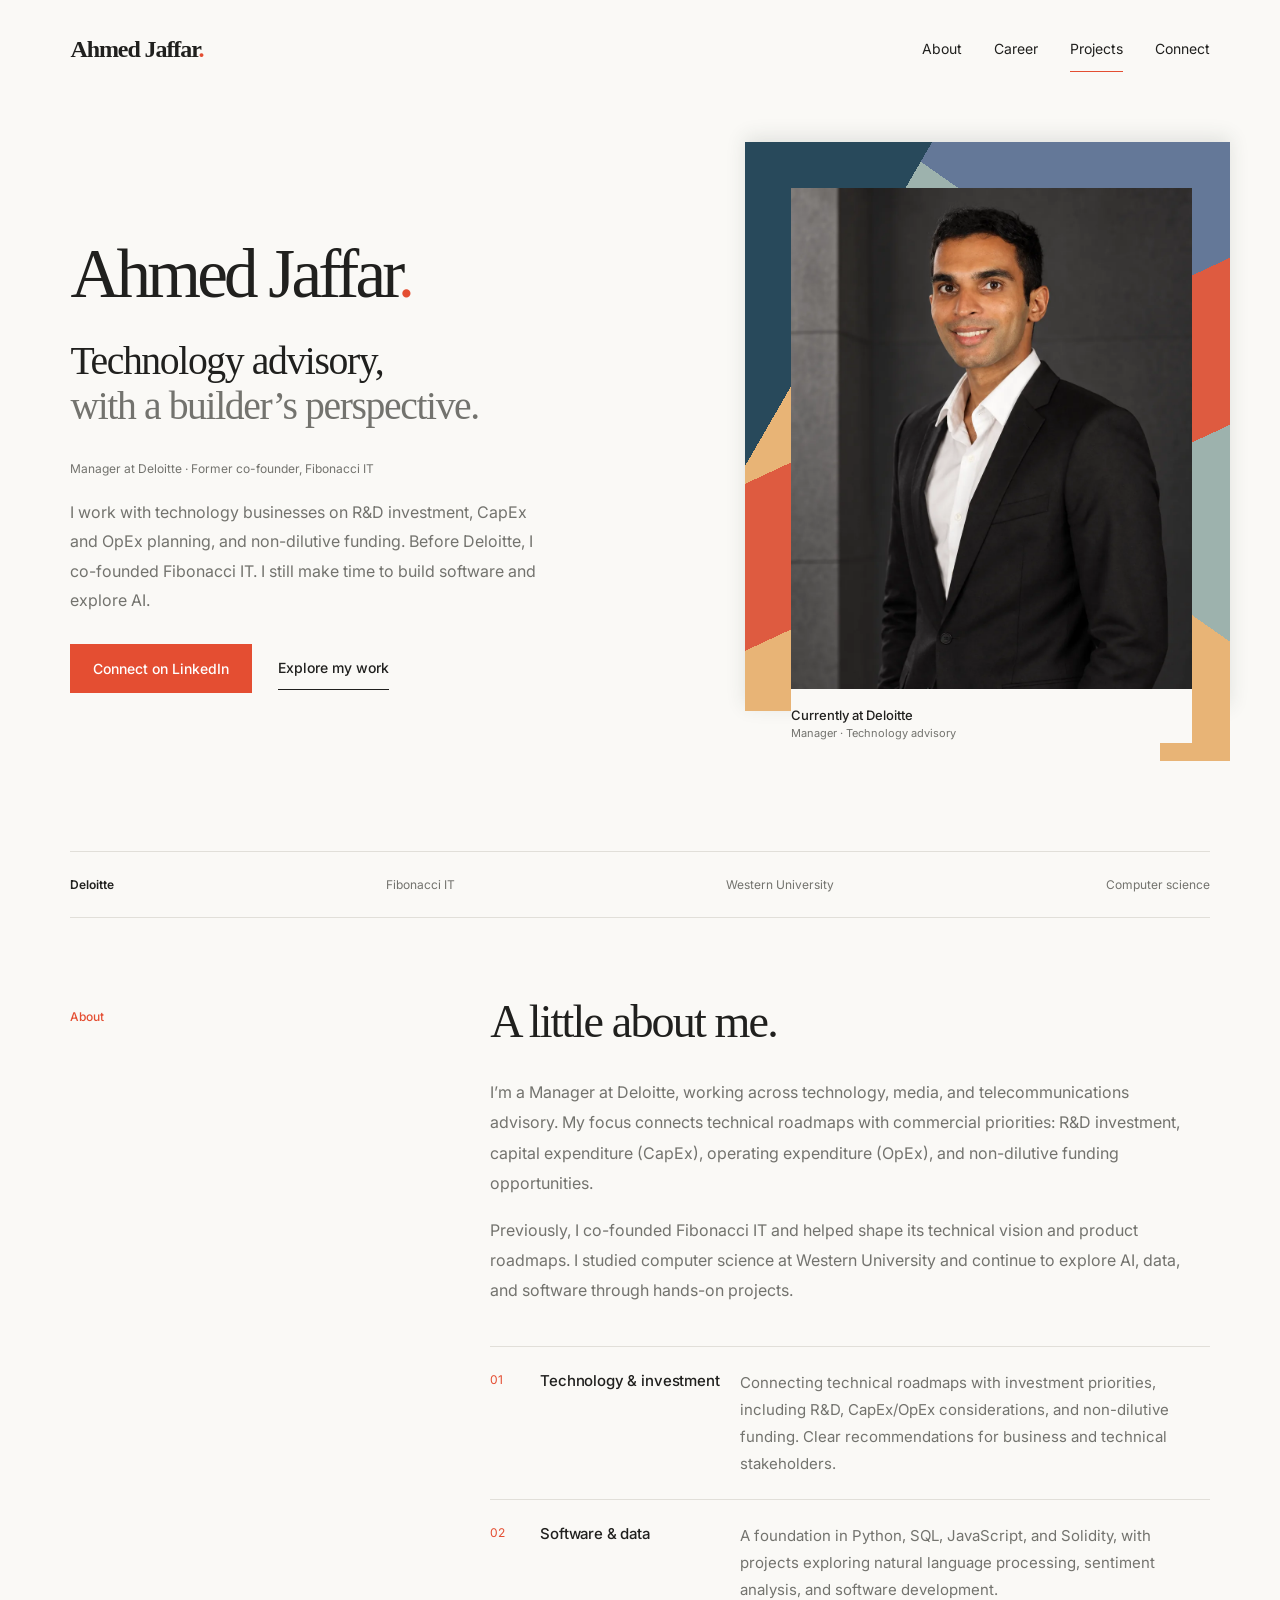
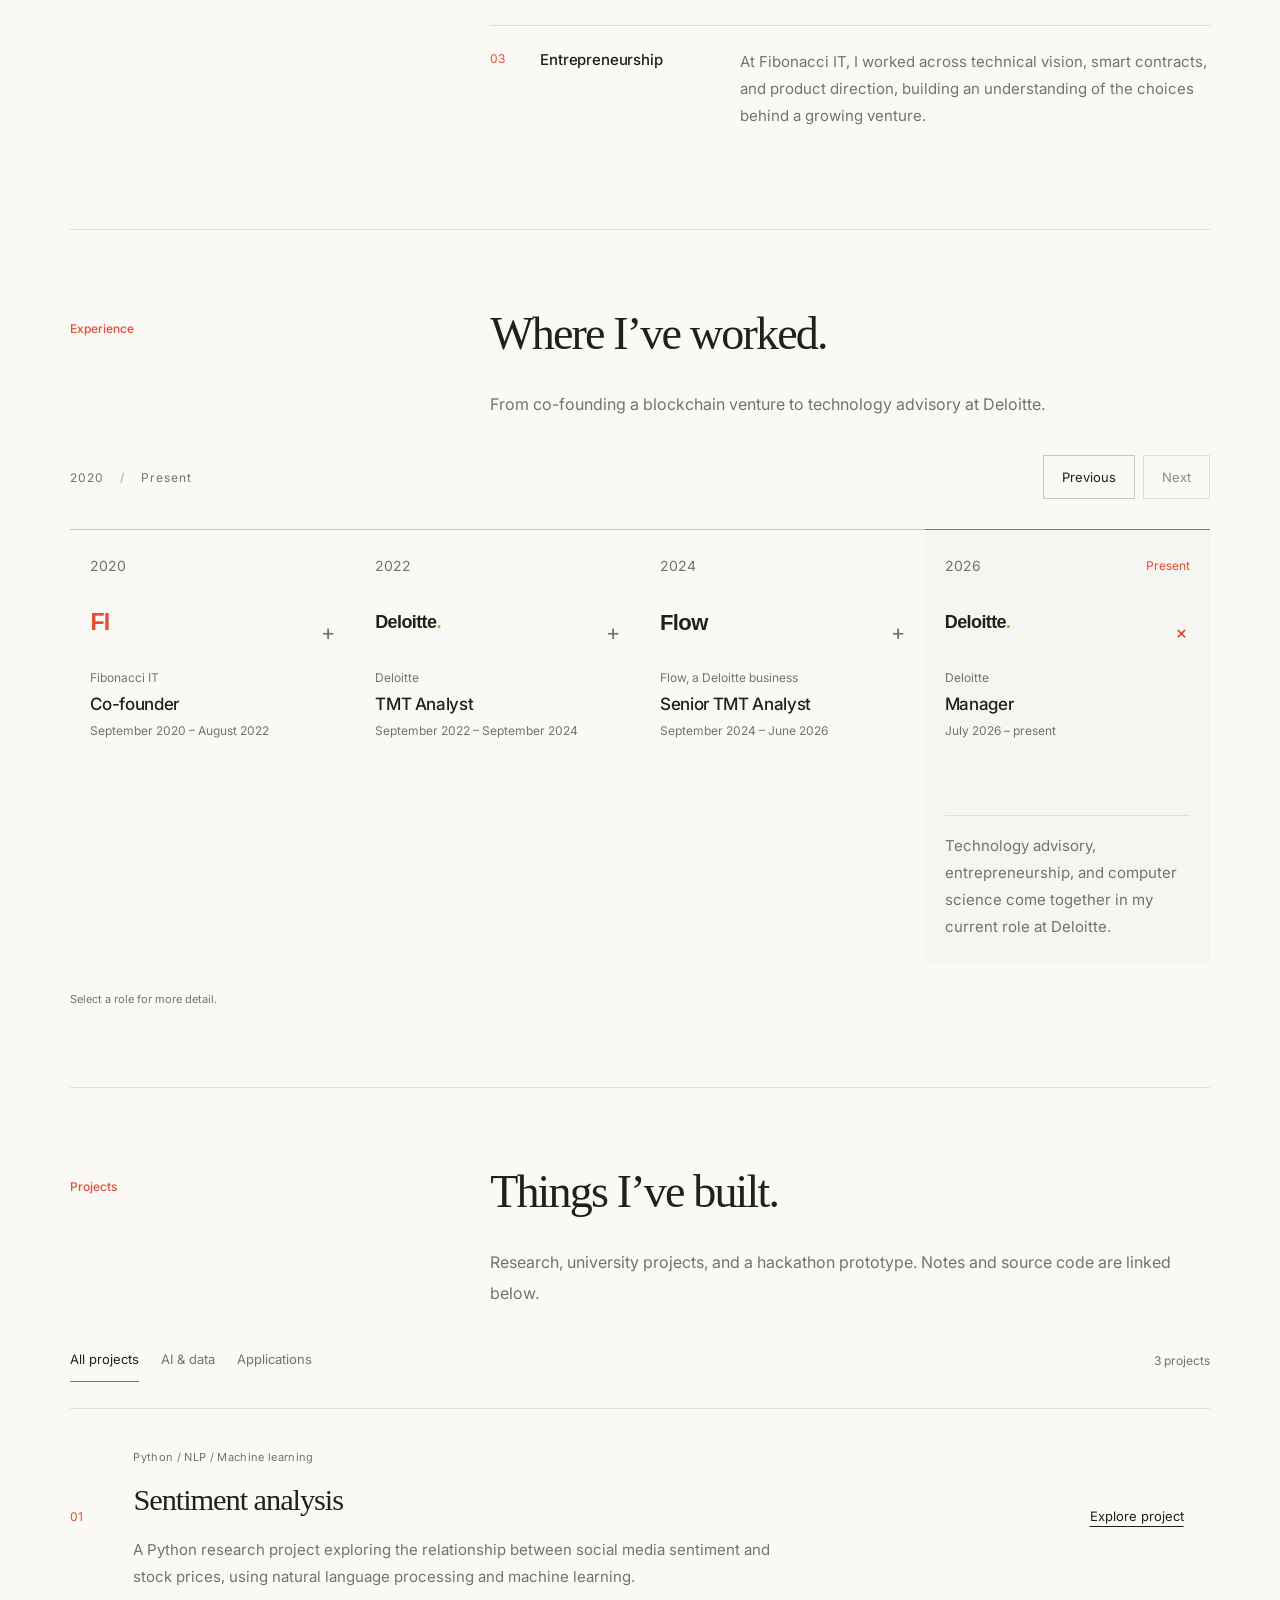
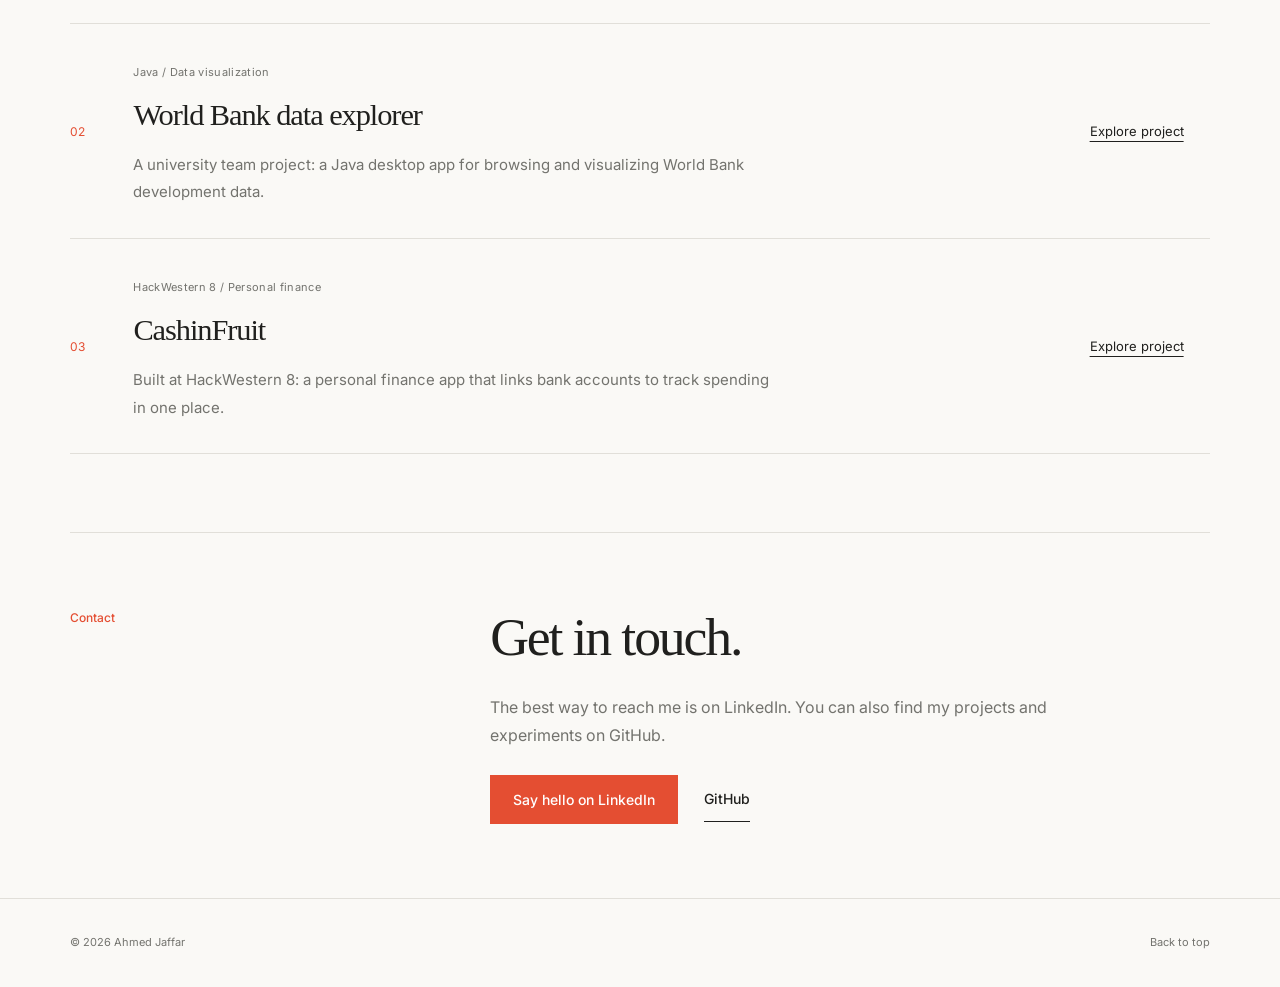
==== commit 344d5912: "Sync screenshot-led editorial website design" ====
--- a/index.html
+++ b/index.html
@@ -5,7 +5,7 @@
 <meta name="viewport" content="width=device-width,initial-scale=1">
 <title>Ahmed Jaffar | Technology Advisory &amp; Software Development</title>
 <meta name="description" content="Ahmed Jaffar connects technology advisory, R&amp;D investment, CapEx/OpEx planning, and non-dilutive funding with a background in software development.">
-<meta name="theme-color" content="#101619">
+<meta name="theme-color" content="#faf9f6">
 <link rel="canonical" href="https://ahmedjaffar.ca/">
 
 <meta property="og:type" content="profile">
@@ -155,9 +155,9 @@
 <main id="main-content">
 <div class="hero">
 <div>
-<h1>Ahmed<br>Jaffar<span>.</span></h1>
-<p class="hero-statement">Technology advisor, computer scientist,<br>and former founder.</p>
-<div class="hero-tag">Currently a Manager at Deloitte</div>
+<h1>Ahmed Jaffar<span>.</span></h1>
+<p class="hero-statement">Technology advisory,<br><span>with a builder’s perspective.</span></p>
+<div class="hero-tag">Manager at Deloitte · Former co-founder, Fibonacci IT</div>
 <p class="intro">I work with technology businesses on R&amp;D investment, CapEx and OpEx planning, and non-dilutive funding. Before Deloitte, I co-founded Fibonacci IT. I still make time to build software and explore AI.</p>
 <div class="actions">
 <a class="button" href="https://www.linkedin.com/in/ahmedjjaffar/" target="_blank" rel="noopener">Connect on LinkedIn</a>
--- a/styles.css
+++ b/styles.css
@@ -2,8 +2,9 @@
 
 .area p,.project p,.career-description{font-size:1rem}
 
-/* Personal editorial layout. */
-:root{--paper:#171b1c;--ink:#eeeae0;--muted:#b1b5ae;--line:#3b4140;--accent:#c6d893;--panel:#242a29;--serif:Georgia,'Times New Roman',serif;color-scheme:dark}body{background:var(--paper);-webkit-font-smoothing:antialiased}::selection{background:var(--accent);color:var(--paper)}header,main,footer{max-width:1200px;padding-inline:7%}.site-header{position:relative;background:transparent;backdrop-filter:none;border:0;padding-block:28px}.brand{font-family:var(--serif);font-size:1.25rem;font-weight:400;letter-spacing:-.03em}nav{gap:26px}nav a{min-height:44px;display:inline-flex;align-items:center}.reading-progress{display:none}.hero{grid-template-columns:1.35fr 1fr;gap:80px;align-items:center;padding-block:55px 74px}.hero h1{font-family:var(--serif);font-size:clamp(4.5rem,8vw,7.5rem);line-height:.98;font-weight:400;letter-spacing:-.055em;margin:0 0 26px}.hero h1 span{color:var(--accent)}.hero-statement{font-family:var(--sans);font-size:1.125rem;line-height:1.6;font-weight:400;letter-spacing:0;margin-bottom:18px}.hero-tag{font-size:.8125rem;color:var(--accent);margin-bottom:18px}.intro{font-size:.9375rem;line-height:1.9;max-width:450px}.actions{font-size:.8125rem;gap:25px;margin-top:24px}.button{background:none;color:var(--ink);border:1px solid #919887;border-radius:0;min-height:48px;padding:12px 18px;font-weight:500}.button:hover{background:var(--accent);color:var(--paper);border-color:var(--accent)}.actions>a:not(.button){display:inline-flex;align-items:center;min-height:44px}.portrait{background:none;margin:0;border:0}.portrait img{border-radius:0;aspect-ratio:4/5;object-position:center 30%}.caption{background:none;padding:14px 0;font-size:.6875rem}.caption strong{font-size:.8125rem;font-weight:400}.strip{font-size:.75rem;padding-block:20px;gap:20px;color:var(--muted)}section{padding-block:64px}.section-head{grid-template-columns:1fr 2fr;gap:50px}.eyebrow{font-size:.75rem;text-transform:none;letter-spacing:0;color:var(--muted)}h2{font-family:var(--serif);font-size:clamp(2rem,3.4vw,3rem);font-weight:400;letter-spacing:-.035em;line-height:1.2;margin-bottom:24px}.section-copy{font-size:.9375rem;line-height:1.9;max-width:630px}.section-copy:last-child{margin-bottom:0}.areas{grid-template-columns:1fr;margin-top:30px;margin-left:calc((100% - 50px)/3 + 50px);gap:0}.area{display:grid;grid-template-columns:170px minmax(0,1fr);gap:24px;padding:20px 0;border-top:1px solid var(--line)}.area .num{display:none}.area h3{margin:0;font-size:.875rem;letter-spacing:0;line-height:1.8;font-weight:500}.area p{font-size:.875rem;line-height:1.9;margin:0}.glass-timeline{background:none;border:0;border-radius:0;padding:0;box-shadow:none;margin-top:30px}.glass-toolbar{padding:0 0 4px}.glass-controls button{background:none;border:1px solid #59635c;border-radius:0;min-height:44px;padding:9px 16px;color:var(--ink)}.glass-controls button:hover{background:var(--panel)}.glass-controls button:disabled{opacity:.5}.career-list{gap:0;scroll-padding-inline:0;padding:22px 0 12px;scrollbar-color:#74806c transparent}.career-item{border:0;border-top:1px solid #697461;border-radius:0;background:none;box-shadow:none;backdrop-filter:none;flex-basis:25%;min-width:225px;max-width:none}.career-item[open]{background:#c6d89308;border-color:var(--accent);box-shadow:none}.career-item:hover{border-color:var(--accent)}.career-item summary{border-radius:0;min-height:275px;padding:22px 18px;gap:18px}.company-mark{background:none;border:0;justify-content:flex-start;min-width:0;height:45px;border-radius:0;color:var(--ink);font-size:17px}.company-mark.flow{color:var(--ink)}.company-mark.fibonacci{color:var(--accent)}.career-role{font-size:1rem}.current-label{background:none;padding:0;color:var(--accent)}.career-description{font-size:.875rem;padding:0 18px 22px;color:var(--muted)}.career-chevron{top:86px;right:18px;color:#b1b5ae}.glass-hint{margin-left:0;font-size:.6875rem}.project-tools{margin-top:28px}.project-filters{gap:18px}.project-filters button{padding:8px 0;border:0;border-bottom:1px solid transparent;border-radius:0;min-height:44px;font-size:.8125rem}.project-filters button[aria-pressed="true"]{background:none;border:0;border-bottom:1px solid var(--accent);color:var(--accent)}.projects{margin-top:22px}.project{grid-template-columns:32px minmax(0,1fr) 110px;gap:24px;padding-block:28px}.project .num{color:var(--muted);font-size:.6875rem}.project-stack{font-size:.6875rem;letter-spacing:.02em}.project h3{font-family:var(--serif);font-size:1.625rem;font-weight:400;letter-spacing:-.02em;margin:8px 0 12px}.project p{font-size:.875rem;line-height:1.9;max-width:590px}.project-cta{font-size:.75rem;color:var(--accent)}.project:hover h3{color:var(--accent)}.contact{display:grid;grid-template-columns:1fr 2fr;gap:0 50px;padding-block:64px;margin:0;border:0;background:none}.contact .eyebrow{grid-row:1/4}.contact h2{font-size:2.75rem;margin:0 0 22px}.contact p{font-size:.9375rem;max-width:500px}.contact .actions{grid-column:2;margin-top:8px}footer{align-items:center;border-top:1px solid var(--line);font-size:.6875rem;padding-block:20px}footer a{min-height:44px;display:inline-flex;align-items:center}.reveal.in-view{animation:none}.project-detail{max-width:780px}.project-detail h1{font-family:var(--serif);font-weight:400;line-height:1.12}.breadcrumbs a{min-height:44px;display:inline-flex;align-items:center}.related-projects a{border-radius:0}.skip:focus{background:var(--paper);border:1px solid var(--accent)}
-@media(max-width:900px){.hero{gap:40px}.area{grid-template-columns:140px 1fr;gap:20px}}
-@media(max-width:800px){.section-head{grid-template-columns:1fr;gap:18px}.areas{margin-left:0}.hero h1{font-size:clamp(3.5rem,8vw,6rem)}.hero-statement{font-size:1rem}.contact{grid-template-columns:1fr;gap:16px}.contact .eyebrow{grid-row:auto}.contact .actions{grid-column:1}.contact h2{margin:0}}
-@media(max-width:640px){header,main,footer{padding-inline:7%}.site-header{padding-block:18px;gap:3px}nav{gap:22px;font-size:.8125rem}.hero{grid-template-columns:1fr;padding-block:26px 36px;gap:28px}.hero h1{font-size:clamp(4.5rem,22vw,6rem)}.hero-statement{font-size:1.0625rem}.portrait{width:100%;max-width:420px}.portrait img{aspect-ratio:4/3;object-position:center 25%}.strip{padding-block:18px;gap:14px}section{padding-block:44px}h2{font-size:2.25rem}.area{grid-template-columns:1fr;gap:8px;padding-block:18px}.career-item{flex-basis:86%;min-width:0}.career-item summary{min-height:265px}.project{grid-template-columns:20px minmax(0,1fr);gap:12px}.project-cta{grid-column:2}.project h3{font-size:1.5rem}.project-filters{gap:20px}.contact{padding-block:44px}.contact h2{font-size:2.5rem}.project-detail h1{font-size:clamp(2rem,9vw,3rem)}}
+/* Screenshot-led editorial direction: warm paper, serif typography, coral details. */
+:root{--paper:#faf9f6;--ink:#20201e;--muted:#73736e;--line:#e1dfd9;--accent:#e44e32;--panel:#eeece6;--serif:Georgia,'Times New Roman',serif;color-scheme:light}body{background:var(--paper);color:var(--ink);-webkit-font-smoothing:antialiased}::selection{background:#ffc4b4;color:var(--ink)}header,main,footer{max-width:1440px;padding-inline:5.5%}.site-header{position:relative;padding-block:28px;background:transparent;border:0;backdrop-filter:none}.brand{font:600 1.5rem/1.3 var(--serif);letter-spacing:-.045em}.brand span{color:var(--accent)}nav{gap:32px;font-size:.875rem}nav a{min-height:44px;display:inline-flex;align-items:center;color:var(--ink)}nav a:hover,nav a[aria-current]{border-color:var(--accent)}.hero{grid-template-columns:1.35fr 1fr;gap:90px;padding-block:70px 90px;position:relative}.hero>div{min-width:0}.hero h1{font:400 clamp(3rem,5.4vw,5rem)/1.05 var(--serif);letter-spacing:-.055em;margin:0 0 28px}.hero h1 span{color:var(--accent)}.hero-statement{font:400 clamp(1.8rem,3.1vw,2.9rem)/1.15 var(--serif);letter-spacing:-.035em;margin:0 0 28px}.hero-statement span{color:var(--muted)}.hero-tag{font-size:.75rem;color:var(--muted);line-height:1.8;margin-bottom:18px}.intro{font-size:1rem;line-height:1.85;max-width:470px}.actions{font-size:.875rem;gap:26px;align-items:center;margin-top:28px}.button{background:var(--accent);border-color:var(--accent);color:white;border-radius:0;min-height:48px;padding:13px 22px;font-weight:500;line-height:1.5;transition:background .2s}.button:hover{background:#c73d25;border-color:#c73d25}.actions>a:not(.button){display:inline-flex;align-items:center;min-height:44px;border-bottom:1px solid var(--ink);padding-block:9px}.portrait{position:relative;background:var(--paper);padding:18px;margin:0 0 0 10px;isolation:isolate}.portrait:before{content:'';position:absolute;z-index:-1;inset:-28px -20px 50px -28px;background:linear-gradient(120deg,#28495b 0 23%,transparent 23%),linear-gradient(155deg,transparent 0 43%,#de5b40 43% 64%,transparent 64%),linear-gradient(35deg,#e8b476 0 45%,#9db2ad 45% 74%,#647898 74%);box-shadow:0 -5px 18px #303c3620}.portrait:after{content:'';position:absolute;z-index:-1;width:70px;height:70px;right:-20px;bottom:0;background:#e8b476}.portrait img{border-radius:0;aspect-ratio:4/5;object-position:center 30%;display:block}.caption{padding:16px 0 0;background:var(--paper);font-size:.6875rem;color:var(--muted)}.caption strong{font-size:.8125rem;color:var(--ink);font-weight:500}.strip{padding-block:22px;border-block:1px solid var(--line);font-size:.75rem;color:var(--muted);gap:20px}.strip span:first-child{color:var(--ink)}section{padding-block:78px;border-bottom:1px solid var(--line)}.section-head{grid-template-columns:1fr 2fr;gap:60px}.eyebrow{font-size:.75rem;text-transform:none;letter-spacing:0;color:var(--accent)}h2{font-family:var(--serif);font-size:clamp(2rem,3.6vw,3.4rem);font-weight:400;letter-spacing:-.04em;line-height:1.15;margin-bottom:28px}.section-copy{font-size:1rem;line-height:1.9;max-width:700px}.section-copy:last-child{margin-bottom:0}.areas{grid-template-columns:1fr;gap:0;margin-top:40px;margin-left:calc((100% - 60px)/3 + 60px)}.area{display:grid;grid-template-columns:30px 180px minmax(0,1fr);gap:20px;padding:22px 0;border:0;border-top:1px solid var(--line)}.area .num{color:var(--accent);font-size:.75rem;line-height:1.9}.area h3{font-size:.9375rem;font-weight:500;line-height:1.6;letter-spacing:-.01em;margin:0}.area p{font-size:.9375rem;line-height:1.8;margin:0}.glass-timeline{padding:0;border:0;border-radius:0;background:none;box-shadow:none;margin-top:36px}.glass-toolbar{padding:0 0 6px}.glass-caption{color:var(--muted)}.glass-controls button{min-height:44px;padding:9px 18px;border:1px solid #c8c6bd;border-radius:0;background:transparent;color:var(--ink);font-size:.8125rem}.glass-controls button:hover{background:var(--panel)}.glass-controls button:disabled{opacity:.5}.career-list{gap:0;padding:24px 0 14px;scroll-padding-inline:0;scrollbar-color:#b7b2a4 transparent}.career-item{flex-basis:25%;min-width:225px;max-width:none;border:0;border-top:1px solid #c9c5ba;border-radius:0;background:none;box-shadow:none;backdrop-filter:none}.career-item:hover{border-color:var(--accent)}.career-item[open]{border-color:var(--accent);background:#edebe44d;box-shadow:none}.career-item summary{border-radius:0;padding:24px 20px;min-height:285px;gap:20px}.company-mark{height:48px;min-width:0;background:none;border:0;border-radius:0;justify-content:flex-start;font-size:18px;color:var(--ink)}.company-mark.flow{color:var(--ink)}.company-mark.fibonacci{color:var(--accent)}.career-role{font-size:1.0625rem;font-weight:500}.career-description{font-size:.9375rem;color:var(--muted);padding:0 20px 24px}.current-label{background:none;color:var(--accent);padding:0}.career-chevron{right:20px;top:91px;color:var(--muted)}.career-item[open] .career-chevron{color:var(--accent)}.glass-hint{font-size:.6875rem;margin-left:0}.project-tools{margin-top:30px}.project-filters{gap:22px}.project-filters button{padding:8px 0;border:0;border-bottom:1px solid transparent;border-radius:0;min-height:44px;font-size:.8125rem}.project-filters button[aria-pressed="true"]{background:none;border:0;border-bottom:1px solid var(--accent);color:var(--ink)}.projects{margin-top:26px}.project{grid-template-columns:35px minmax(0,1fr) 120px;gap:28px;padding-block:32px}.project .num{color:var(--accent);font-size:.75rem}.project-stack{font-size:.6875rem;color:var(--muted);letter-spacing:.03em}.project h3{font-family:var(--serif);font-size:1.9rem;font-weight:400;letter-spacing:-.035em;margin:10px 0 14px}.project p{font-size:.9375rem;line-height:1.85;max-width:650px}.project-cta{font-size:.8125rem;color:var(--ink);text-decoration:underline;text-underline-offset:5px}.project:hover h3{color:var(--accent)}.contact{display:grid;grid-template-columns:1fr 2fr;gap:0 60px;padding:74px 0;margin:0;background:none;border:0}.contact .eyebrow{grid-row:1/4}.contact h2{font-size:clamp(2.5rem,4.2vw,4rem);margin:0 0 24px}.contact p{font-size:1rem;max-width:560px;color:var(--muted)}.contact .actions{grid-column:2;margin-top:10px}footer{align-items:center;font-size:.6875rem;padding-block:22px;border-top:1px solid var(--line)}footer a{min-height:44px;display:inline-flex;align-items:center}.reading-progress{display:none}.reveal.in-view{animation:none}.project-detail{max-width:830px}.project-detail h1{font-family:var(--serif);font-weight:400;line-height:1.1}.project-lead{color:var(--muted)}.breadcrumbs a{min-height:44px;display:inline-flex;align-items:center}.related-projects a{border-radius:0}.related-projects a:hover{background:var(--panel)}.skip:focus{background:var(--paper);border:1px solid var(--accent)}
+@media(max-width:1000px){.hero{gap:50px}.area{grid-template-columns:24px 145px minmax(0,1fr);gap:18px}}
+@media(max-width:800px){.section-head{grid-template-columns:1fr;gap:20px}.areas{margin-left:0}.hero{gap:30px;padding-block:60px}.portrait:before{inset:-15px -12px 40px -15px}.portrait:after{right:-12px}.contact{grid-template-columns:1fr;gap:20px}.contact .eyebrow{grid-row:auto}.contact .actions{grid-column:1}.contact h2{margin:0}.hero h1{font-size:clamp(2.75rem,6vw,4rem)}}
+@media(max-width:640px){header,main,footer{padding-inline:7%}.site-header{padding-block:18px;gap:4px}.brand{font-size:1.375rem}nav{gap:21px;font-size:.8125rem}.hero{grid-template-columns:1fr;gap:42px;padding-block:30px 42px}.hero h1{font-size:clamp(3rem,12vw,4.5rem);margin-bottom:22px}.hero-statement{font-size:clamp(1.8rem,8vw,2.5rem)}.portrait{width:calc(100% - 18px);max-width:420px;padding:14px;margin-left:10px}.portrait img{aspect-ratio:4/3;object-position:center 25%}.portrait:before{inset:-12px -8px 30px -12px}.portrait:after{right:-8px;width:50px;height:50px}.caption{padding-top:14px}.strip{padding-block:20px;gap:16px}section{padding-block:48px}h2{font-size:2.5rem}.area{grid-template-columns:24px minmax(0,1fr);gap:10px 16px;padding-block:20px}.area p{grid-column:2}.career-item{flex-basis:86%;min-width:0}.career-item summary{padding:22px 18px;min-height:275px}.career-description{padding-inline:18px}.project{grid-template-columns:20px minmax(0,1fr);gap:14px;padding-block:28px}.project-cta{grid-column:2}.project h3{font-size:1.6rem}.project-tools{gap:14px}.project-filters{gap:20px}.contact{padding-block:48px}.contact h2{font-size:2.75rem}.project-detail h1{font-size:clamp(2rem,9vw,3.5rem)}}
+@supports not (backdrop-filter:blur(1px)){.career-item{background:transparent}.career-item[open]{background:#f0eee7}}
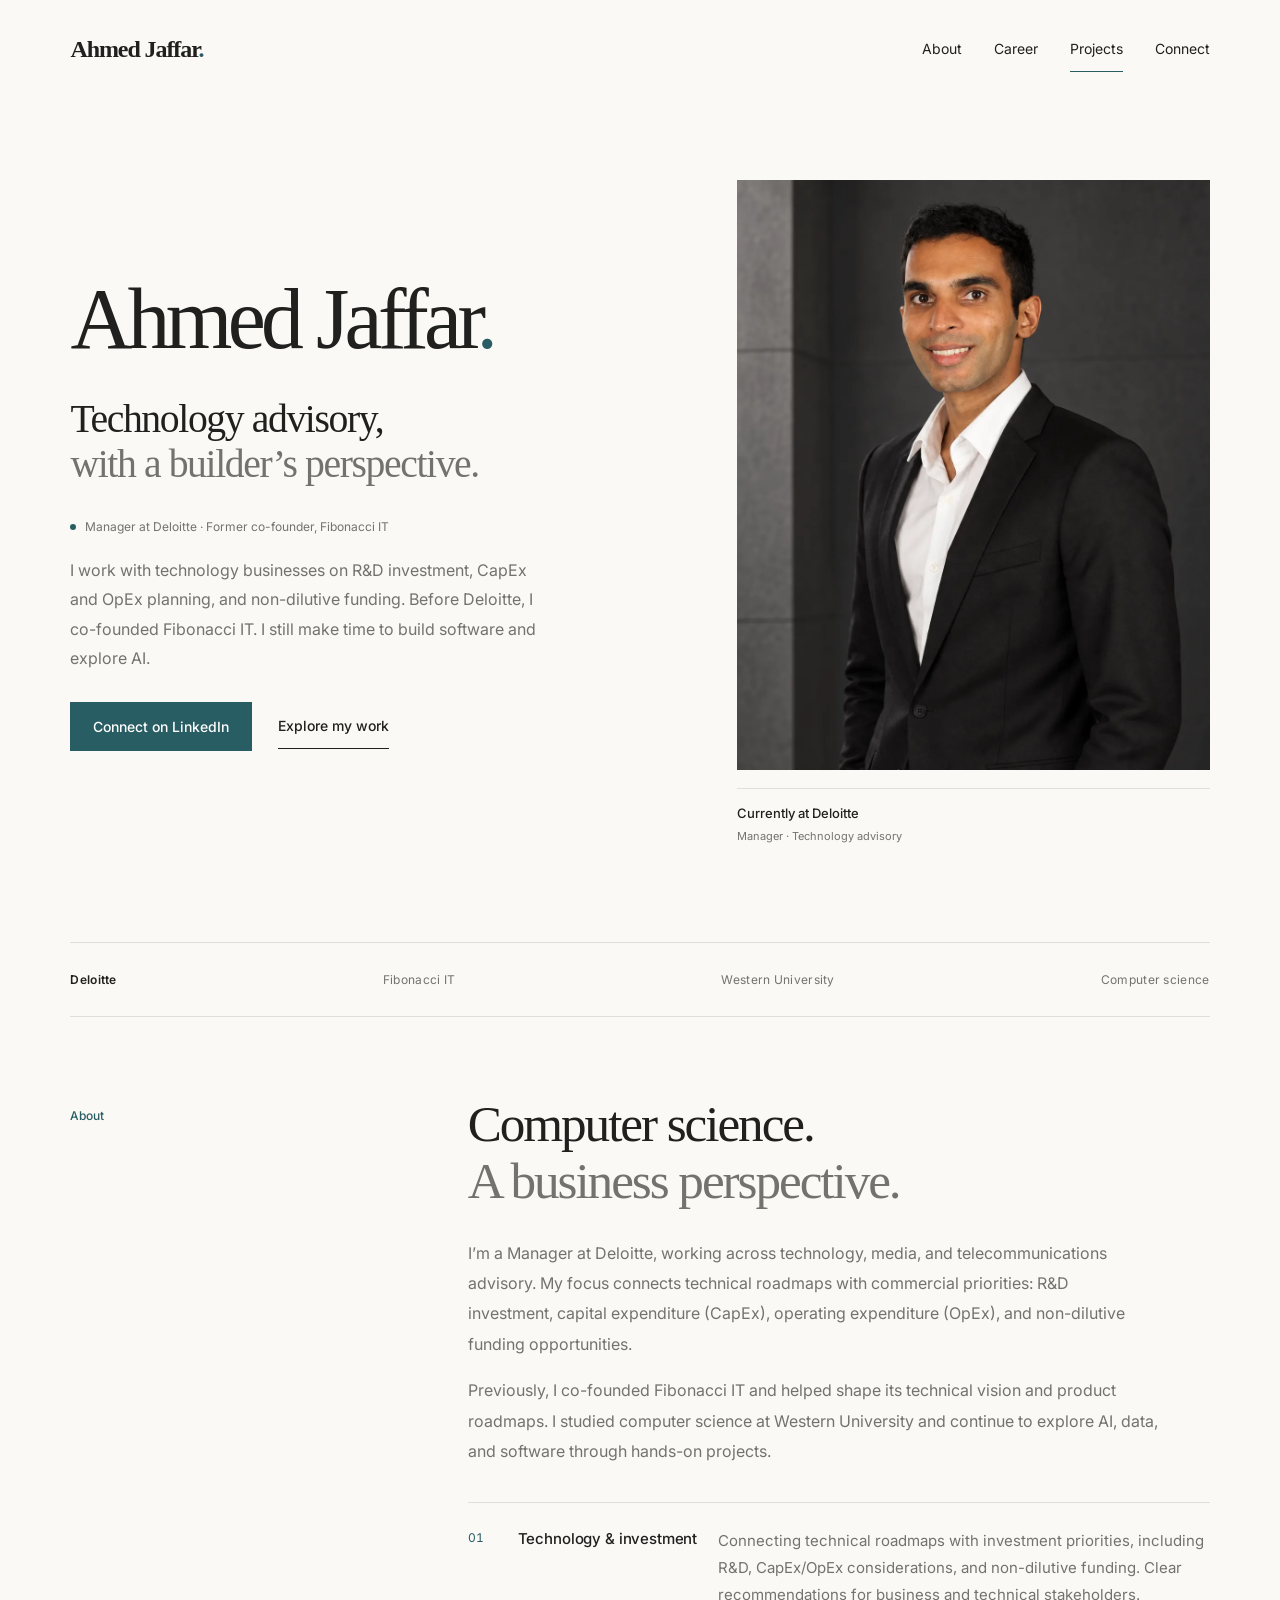
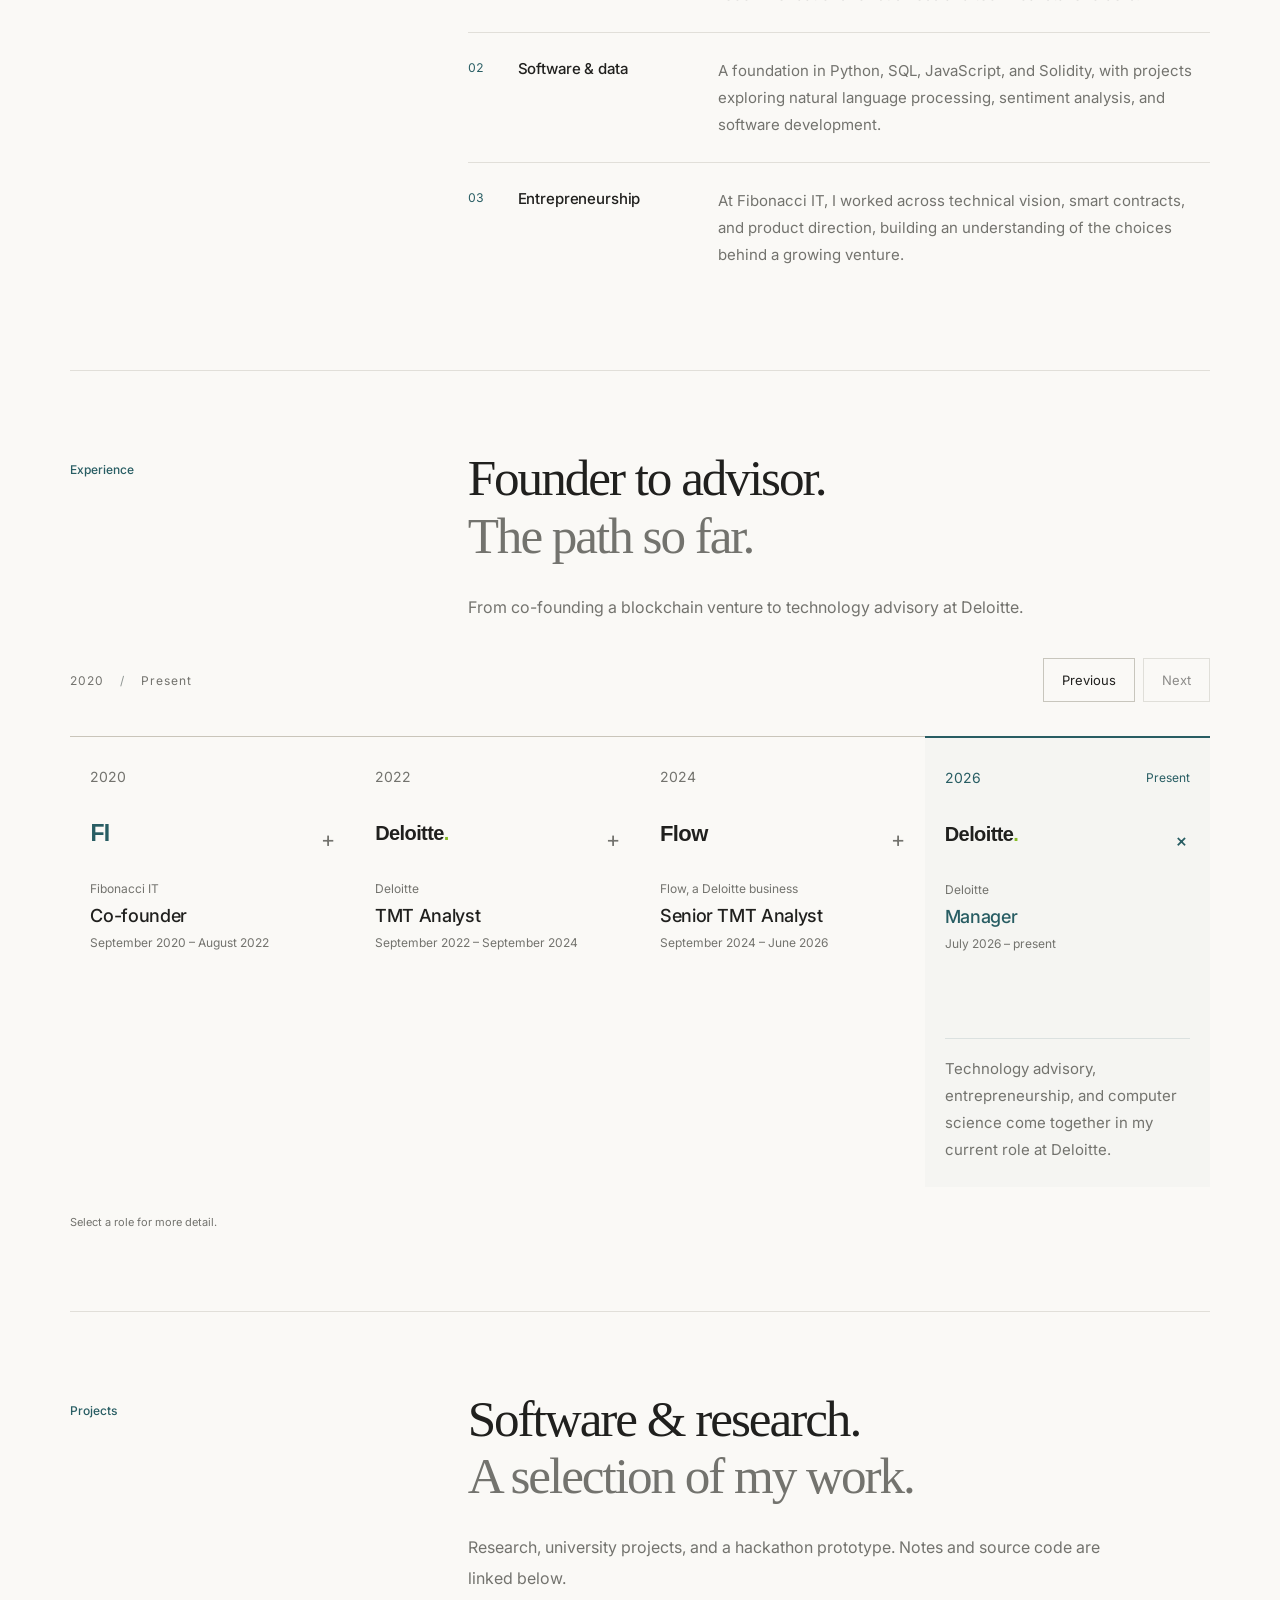
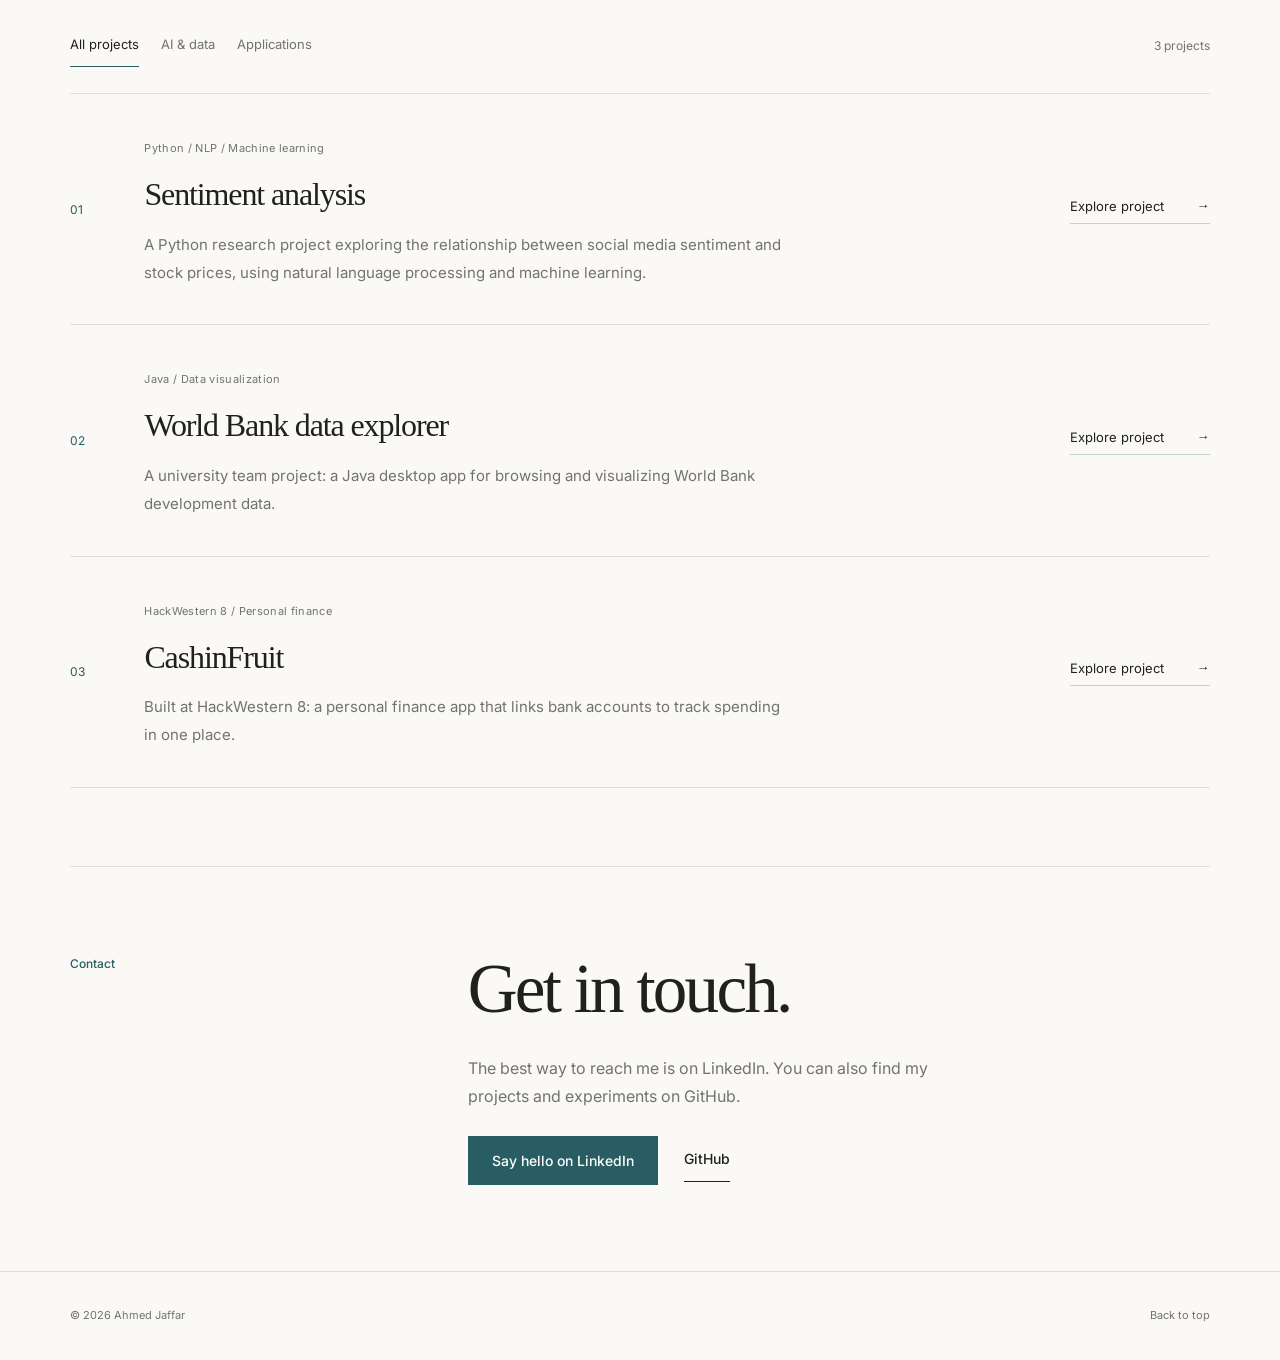
==== commit df6a3019: "Sync refined editorial website hierarchy" ====
--- a/index.html
+++ b/index.html
@@ -181,7 +181,7 @@
 <div class="section-head">
 <div class="eyebrow">About</div>
 <div>
-<h2>A little about me.</h2>
+<h2>Computer science.<br><span class="quiet">A business perspective.</span></h2>
 <p class="section-copy">I’m a Manager at Deloitte, working across technology, media, and telecommunications advisory. My focus connects technical roadmaps with commercial priorities: R&amp;D investment, capital expenditure (CapEx), operating expenditure (OpEx), and non-dilutive funding opportunities.</p>
 <p class="section-copy">Previously, I co-founded Fibonacci IT and helped shape its technical vision and product roadmaps. I studied computer science at Western University and continue to explore AI, data, and software through hands-on projects.</p>
 </div>
@@ -208,7 +208,7 @@
 <div class="section-head">
 <div class="eyebrow">Experience</div>
 <div>
-<h2>Where I’ve worked.</h2>
+<h2>Founder to advisor.<br><span class="quiet">The path so far.</span></h2>
 <p class="section-copy">From co-founding a blockchain venture to technology advisory at Deloitte.</p>
 </div>
 </div>
@@ -235,7 +235,7 @@
 <div class="section-head">
 <div class="eyebrow">Projects</div>
 <div>
-<h2>Things I’ve built.</h2>
+<h2>Software &amp; research.<br><span class="quiet">A selection of my work.</span></h2>
 <p class="section-copy">Research, university projects, and a hackathon prototype. Notes and source code are linked below.</p>
 </div>
 </div>
--- a/styles.css
+++ b/styles.css
@@ -3,8 +3,18 @@
 .area p,.project p,.career-description{font-size:1rem}
 
 /* Screenshot-led editorial direction: warm paper, serif typography, coral details. */
-:root{--paper:#faf9f6;--ink:#20201e;--muted:#73736e;--line:#e1dfd9;--accent:#e44e32;--panel:#eeece6;--serif:Georgia,'Times New Roman',serif;color-scheme:light}body{background:var(--paper);color:var(--ink);-webkit-font-smoothing:antialiased}::selection{background:#ffc4b4;color:var(--ink)}header,main,footer{max-width:1440px;padding-inline:5.5%}.site-header{position:relative;padding-block:28px;background:transparent;border:0;backdrop-filter:none}.brand{font:600 1.5rem/1.3 var(--serif);letter-spacing:-.045em}.brand span{color:var(--accent)}nav{gap:32px;font-size:.875rem}nav a{min-height:44px;display:inline-flex;align-items:center;color:var(--ink)}nav a:hover,nav a[aria-current]{border-color:var(--accent)}.hero{grid-template-columns:1.35fr 1fr;gap:90px;padding-block:70px 90px;position:relative}.hero>div{min-width:0}.hero h1{font:400 clamp(3rem,5.4vw,5rem)/1.05 var(--serif);letter-spacing:-.055em;margin:0 0 28px}.hero h1 span{color:var(--accent)}.hero-statement{font:400 clamp(1.8rem,3.1vw,2.9rem)/1.15 var(--serif);letter-spacing:-.035em;margin:0 0 28px}.hero-statement span{color:var(--muted)}.hero-tag{font-size:.75rem;color:var(--muted);line-height:1.8;margin-bottom:18px}.intro{font-size:1rem;line-height:1.85;max-width:470px}.actions{font-size:.875rem;gap:26px;align-items:center;margin-top:28px}.button{background:var(--accent);border-color:var(--accent);color:white;border-radius:0;min-height:48px;padding:13px 22px;font-weight:500;line-height:1.5;transition:background .2s}.button:hover{background:#c73d25;border-color:#c73d25}.actions>a:not(.button){display:inline-flex;align-items:center;min-height:44px;border-bottom:1px solid var(--ink);padding-block:9px}.portrait{position:relative;background:var(--paper);padding:18px;margin:0 0 0 10px;isolation:isolate}.portrait:before{content:'';position:absolute;z-index:-1;inset:-28px -20px 50px -28px;background:linear-gradient(120deg,#28495b 0 23%,transparent 23%),linear-gradient(155deg,transparent 0 43%,#de5b40 43% 64%,transparent 64%),linear-gradient(35deg,#e8b476 0 45%,#9db2ad 45% 74%,#647898 74%);box-shadow:0 -5px 18px #303c3620}.portrait:after{content:'';position:absolute;z-index:-1;width:70px;height:70px;right:-20px;bottom:0;background:#e8b476}.portrait img{border-radius:0;aspect-ratio:4/5;object-position:center 30%;display:block}.caption{padding:16px 0 0;background:var(--paper);font-size:.6875rem;color:var(--muted)}.caption strong{font-size:.8125rem;color:var(--ink);font-weight:500}.strip{padding-block:22px;border-block:1px solid var(--line);font-size:.75rem;color:var(--muted);gap:20px}.strip span:first-child{color:var(--ink)}section{padding-block:78px;border-bottom:1px solid var(--line)}.section-head{grid-template-columns:1fr 2fr;gap:60px}.eyebrow{font-size:.75rem;text-transform:none;letter-spacing:0;color:var(--accent)}h2{font-family:var(--serif);font-size:clamp(2rem,3.6vw,3.4rem);font-weight:400;letter-spacing:-.04em;line-height:1.15;margin-bottom:28px}.section-copy{font-size:1rem;line-height:1.9;max-width:700px}.section-copy:last-child{margin-bottom:0}.areas{grid-template-columns:1fr;gap:0;margin-top:40px;margin-left:calc((100% - 60px)/3 + 60px)}.area{display:grid;grid-template-columns:30px 180px minmax(0,1fr);gap:20px;padding:22px 0;border:0;border-top:1px solid var(--line)}.area .num{color:var(--accent);font-size:.75rem;line-height:1.9}.area h3{font-size:.9375rem;font-weight:500;line-height:1.6;letter-spacing:-.01em;margin:0}.area p{font-size:.9375rem;line-height:1.8;margin:0}.glass-timeline{padding:0;border:0;border-radius:0;background:none;box-shadow:none;margin-top:36px}.glass-toolbar{padding:0 0 6px}.glass-caption{color:var(--muted)}.glass-controls button{min-height:44px;padding:9px 18px;border:1px solid #c8c6bd;border-radius:0;background:transparent;color:var(--ink);font-size:.8125rem}.glass-controls button:hover{background:var(--panel)}.glass-controls button:disabled{opacity:.5}.career-list{gap:0;padding:24px 0 14px;scroll-padding-inline:0;scrollbar-color:#b7b2a4 transparent}.career-item{flex-basis:25%;min-width:225px;max-width:none;border:0;border-top:1px solid #c9c5ba;border-radius:0;background:none;box-shadow:none;backdrop-filter:none}.career-item:hover{border-color:var(--accent)}.career-item[open]{border-color:var(--accent);background:#edebe44d;box-shadow:none}.career-item summary{border-radius:0;padding:24px 20px;min-height:285px;gap:20px}.company-mark{height:48px;min-width:0;background:none;border:0;border-radius:0;justify-content:flex-start;font-size:18px;color:var(--ink)}.company-mark.flow{color:var(--ink)}.company-mark.fibonacci{color:var(--accent)}.career-role{font-size:1.0625rem;font-weight:500}.career-description{font-size:.9375rem;color:var(--muted);padding:0 20px 24px}.current-label{background:none;color:var(--accent);padding:0}.career-chevron{right:20px;top:91px;color:var(--muted)}.career-item[open] .career-chevron{color:var(--accent)}.glass-hint{font-size:.6875rem;margin-left:0}.project-tools{margin-top:30px}.project-filters{gap:22px}.project-filters button{padding:8px 0;border:0;border-bottom:1px solid transparent;border-radius:0;min-height:44px;font-size:.8125rem}.project-filters button[aria-pressed="true"]{background:none;border:0;border-bottom:1px solid var(--accent);color:var(--ink)}.projects{margin-top:26px}.project{grid-template-columns:35px minmax(0,1fr) 120px;gap:28px;padding-block:32px}.project .num{color:var(--accent);font-size:.75rem}.project-stack{font-size:.6875rem;color:var(--muted);letter-spacing:.03em}.project h3{font-family:var(--serif);font-size:1.9rem;font-weight:400;letter-spacing:-.035em;margin:10px 0 14px}.project p{font-size:.9375rem;line-height:1.85;max-width:650px}.project-cta{font-size:.8125rem;color:var(--ink);text-decoration:underline;text-underline-offset:5px}.project:hover h3{color:var(--accent)}.contact{display:grid;grid-template-columns:1fr 2fr;gap:0 60px;padding:74px 0;margin:0;background:none;border:0}.contact .eyebrow{grid-row:1/4}.contact h2{font-size:clamp(2.5rem,4.2vw,4rem);margin:0 0 24px}.contact p{font-size:1rem;max-width:560px;color:var(--muted)}.contact .actions{grid-column:2;margin-top:10px}footer{align-items:center;font-size:.6875rem;padding-block:22px;border-top:1px solid var(--line)}footer a{min-height:44px;display:inline-flex;align-items:center}.reading-progress{display:none}.reveal.in-view{animation:none}.project-detail{max-width:830px}.project-detail h1{font-family:var(--serif);font-weight:400;line-height:1.1}.project-lead{color:var(--muted)}.breadcrumbs a{min-height:44px;display:inline-flex;align-items:center}.related-projects a{border-radius:0}.related-projects a:hover{background:var(--panel)}.skip:focus{background:var(--paper);border:1px solid var(--accent)}
+:root{--paper:#faf9f6;--ink:#20201e;--muted:#73736e;--line:#e1dfd9;--accent:#285d63;--panel:#eeece6;--serif:Georgia,'Times New Roman',serif;color-scheme:light}body{background:var(--paper);color:var(--ink);-webkit-font-smoothing:antialiased}::selection{background:#cde3df;color:var(--ink)}header,main,footer{max-width:1440px;padding-inline:5.5%}.site-header{position:relative;padding-block:28px;background:transparent;border:0;backdrop-filter:none}.brand{font:600 1.5rem/1.3 var(--serif);letter-spacing:-.045em}.brand span{color:var(--accent)}nav{gap:32px;font-size:.875rem}nav a{min-height:44px;display:inline-flex;align-items:center;color:var(--ink)}nav a:hover,nav a[aria-current]{border-color:var(--accent)}.hero{grid-template-columns:1.35fr 1fr;gap:90px;padding-block:70px 90px;position:relative}.hero>div{min-width:0}.hero h1{font:400 clamp(3rem,5.4vw,5rem)/1.05 var(--serif);letter-spacing:-.055em;margin:0 0 28px}.hero h1 span{color:var(--accent)}.hero-statement{font:400 clamp(1.8rem,3.1vw,2.9rem)/1.15 var(--serif);letter-spacing:-.035em;margin:0 0 28px}.hero-statement span{color:var(--muted)}.hero-tag{font-size:.75rem;color:var(--muted);line-height:1.8;margin-bottom:18px}.intro{font-size:1rem;line-height:1.85;max-width:470px}.actions{font-size:.875rem;gap:26px;align-items:center;margin-top:28px}.button{background:var(--accent);border-color:var(--accent);color:white;border-radius:0;min-height:48px;padding:13px 22px;font-weight:500;line-height:1.5;transition:background .2s}.button:hover{background:#19464d;border-color:#19464d}.actions>a:not(.button){display:inline-flex;align-items:center;min-height:44px;border-bottom:1px solid var(--ink);padding-block:9px}.portrait{position:relative;background:var(--paper);padding:18px;margin:0 0 0 10px;isolation:isolate}.portrait:before{content:"";position:absolute;z-index:-1;inset:-28px -20px 50px -28px;background:repeating-radial-gradient(ellipse at 78% 22%,transparent 0 27px,#cee5db25 28px 29px,transparent 30px 54px),linear-gradient(145deg,#173a43,#326a6b);box-shadow:0 -5px 18px #173a4310;transform:translate(var(--frame-x,0px),var(--frame-y,0px));transition:transform .35s ease-out}.portrait:after{content:"";position:absolute;z-index:-1;width:74px;height:74px;right:-20px;bottom:0;background:#c9c1d7;border:12px solid var(--paper);border-right:0;border-bottom:0}.portrait img{border-radius:0;aspect-ratio:4/5;object-position:center 30%;display:block}.caption{padding:16px 0 0;background:var(--paper);font-size:.6875rem;color:var(--muted)}.caption strong{font-size:.8125rem;color:var(--ink);font-weight:500}.strip{padding-block:22px;border-block:1px solid var(--line);font-size:.75rem;color:var(--muted);gap:20px}.strip span:first-child{color:var(--ink)}section{padding-block:78px;border-bottom:1px solid var(--line)}.section-head{grid-template-columns:1fr 2fr;gap:60px}.eyebrow{font-size:.75rem;text-transform:none;letter-spacing:0;color:var(--accent)}h2{font-family:var(--serif);font-size:clamp(2rem,3.6vw,3.4rem);font-weight:400;letter-spacing:-.04em;line-height:1.15;margin-bottom:28px}.section-copy{font-size:1rem;line-height:1.9;max-width:700px}.section-copy:last-child{margin-bottom:0}.areas{grid-template-columns:1fr;gap:0;margin-top:40px;margin-left:calc((100% - 60px)/3 + 60px)}.area{display:grid;grid-template-columns:30px 180px minmax(0,1fr);gap:20px;padding:22px 0;border:0;border-top:1px solid var(--line)}.area .num{color:var(--accent);font-size:.75rem;line-height:1.9}.area h3{font-size:.9375rem;font-weight:500;line-height:1.6;letter-spacing:-.01em;margin:0}.area p{font-size:.9375rem;line-height:1.8;margin:0}.glass-timeline{padding:0;border:0;border-radius:0;background:none;box-shadow:none;margin-top:36px}.glass-toolbar{padding:0 0 6px}.glass-caption{color:var(--muted)}.glass-controls button{min-height:44px;padding:9px 18px;border:1px solid #c8c6bd;border-radius:0;background:transparent;color:var(--ink);font-size:.8125rem}.glass-controls button:hover{background:var(--panel)}.glass-controls button:disabled{opacity:.5}.career-list{gap:0;padding:24px 0 14px;scroll-padding-inline:0;scrollbar-color:#b7b2a4 transparent}.career-item{flex-basis:25%;min-width:225px;max-width:none;border:0;border-top:1px solid #c9c5ba;border-radius:0;background:none;box-shadow:none;backdrop-filter:none}.career-item:hover{border-color:var(--accent)}.career-item[open]{border-color:var(--accent);background:#edebe44d;box-shadow:none}.career-item summary{border-radius:0;padding:24px 20px;min-height:285px;gap:20px}.company-mark{height:48px;min-width:0;background:none;border:0;border-radius:0;justify-content:flex-start;font-size:18px;color:var(--ink)}.company-mark.flow{color:var(--ink)}.company-mark.fibonacci{color:var(--accent)}.career-role{font-size:1.0625rem;font-weight:500}.career-description{font-size:.9375rem;color:var(--muted);padding:0 20px 24px}.current-label{background:none;color:var(--accent);padding:0}.career-chevron{right:20px;top:91px;color:var(--muted)}.career-item[open] .career-chevron{color:var(--accent)}.glass-hint{font-size:.6875rem;margin-left:0}.project-tools{margin-top:30px}.project-filters{gap:22px}.project-filters button{padding:8px 0;border:0;border-bottom:1px solid transparent;border-radius:0;min-height:44px;font-size:.8125rem}.project-filters button[aria-pressed="true"]{background:none;border:0;border-bottom:1px solid var(--accent);color:var(--ink)}.projects{margin-top:26px}.project{grid-template-columns:35px minmax(0,1fr) 120px;gap:28px;padding-block:32px}.project .num{color:var(--accent);font-size:.75rem}.project-stack{font-size:.6875rem;color:var(--muted);letter-spacing:.03em}.project h3{font-family:var(--serif);font-size:1.9rem;font-weight:400;letter-spacing:-.035em;margin:10px 0 14px}.project p{font-size:.9375rem;line-height:1.85;max-width:650px}.project-cta{font-size:.8125rem;color:var(--ink);text-decoration:underline;text-underline-offset:5px}.project:hover h3{color:var(--accent)}.contact{display:grid;grid-template-columns:1fr 2fr;gap:0 60px;padding:74px 0;margin:0;background:none;border:0}.contact .eyebrow{grid-row:1/4}.contact h2{font-size:clamp(2.5rem,4.2vw,4rem);margin:0 0 24px}.contact p{font-size:1rem;max-width:560px;color:var(--muted)}.contact .actions{grid-column:2;margin-top:10px}footer{align-items:center;font-size:.6875rem;padding-block:22px;border-top:1px solid var(--line)}footer a{min-height:44px;display:inline-flex;align-items:center}.reading-progress{display:none}.reveal.in-view{animation:none}.project-detail{max-width:830px}.project-detail h1{font-family:var(--serif);font-weight:400;line-height:1.1}.project-lead{color:var(--muted)}.breadcrumbs a{min-height:44px;display:inline-flex;align-items:center}.related-projects a{border-radius:0}.related-projects a:hover{background:var(--panel)}.skip:focus{background:var(--paper);border:1px solid var(--accent)}
 @media(max-width:1000px){.hero{gap:50px}.area{grid-template-columns:24px 145px minmax(0,1fr);gap:18px}}
 @media(max-width:800px){.section-head{grid-template-columns:1fr;gap:20px}.areas{margin-left:0}.hero{gap:30px;padding-block:60px}.portrait:before{inset:-15px -12px 40px -15px}.portrait:after{right:-12px}.contact{grid-template-columns:1fr;gap:20px}.contact .eyebrow{grid-row:auto}.contact .actions{grid-column:1}.contact h2{margin:0}.hero h1{font-size:clamp(2.75rem,6vw,4rem)}}
 @media(max-width:640px){header,main,footer{padding-inline:7%}.site-header{padding-block:18px;gap:4px}.brand{font-size:1.375rem}nav{gap:21px;font-size:.8125rem}.hero{grid-template-columns:1fr;gap:42px;padding-block:30px 42px}.hero h1{font-size:clamp(3rem,12vw,4.5rem);margin-bottom:22px}.hero-statement{font-size:clamp(1.8rem,8vw,2.5rem)}.portrait{width:calc(100% - 18px);max-width:420px;padding:14px;margin-left:10px}.portrait img{aspect-ratio:4/3;object-position:center 25%}.portrait:before{inset:-12px -8px 30px -12px}.portrait:after{right:-8px;width:50px;height:50px}.caption{padding-top:14px}.strip{padding-block:20px;gap:16px}section{padding-block:48px}h2{font-size:2.5rem}.area{grid-template-columns:24px minmax(0,1fr);gap:10px 16px;padding-block:20px}.area p{grid-column:2}.career-item{flex-basis:86%;min-width:0}.career-item summary{padding:22px 18px;min-height:275px}.career-description{padding-inline:18px}.project{grid-template-columns:20px minmax(0,1fr);gap:14px;padding-block:28px}.project-cta{grid-column:2}.project h3{font-size:1.6rem}.project-tools{gap:14px}.project-filters{gap:20px}.contact{padding-block:48px}.contact h2{font-size:2.75rem}.project-detail h1{font-size:clamp(2rem,9vw,3.5rem)}}
 @supports not (backdrop-filter:blur(1px)){.career-item{background:transparent}.career-item[open]{background:#f0eee7}}
+
+/* Distinct identity and restrained motion. */
+:root{--secondary:#776789}h1,h2,h3{text-wrap:balance}.intro,.section-copy{text-wrap:pretty}.hero-tag{display:flex;align-items:center;gap:9px}.hero-tag:before{content:"";width:6px;height:6px;background:var(--accent);border-radius:50%;flex:none}.button{transition:background .2s,box-shadow .2s,transform .2s}.button:hover{box-shadow:0 5px 16px #173a4315;transform:translateY(-2px)}.button:active{transform:translateY(0)}.project{position:relative;transition:background .25s,border-color .25s}.project:hover,.project:focus-visible{background:#285d6305;border-top-color:#285d6366}.project-cta{display:inline-flex;gap:10px;align-items:center;text-decoration:none}.project-cta:after{content:"→";display:inline-block;font-family:Arial,sans-serif;transition:transform .2s}.project:hover .project-cta:after{transform:translateX(4px)}.career-item{transition:background .2s,border-color .2s}.career-item[open]{background:#285d6306;border-top:2px solid var(--accent)}.career-item:hover{background:#285d6304}.career-item[open] .career-milestone{color:var(--accent)}.glass-caption>span{color:#8f9693}.career-list{scrollbar-color:#92aba8 transparent}.career-description:before{background:#285d6320}.area .num{font-variant-numeric:tabular-nums}.project-filters button{transition:color .2s,border-color .2s}.contact{position:relative}.contact h2{max-width:660px}.contact .button{min-width:190px;text-align:center}.reveal.in-view{animation:editorialIn .5s ease-out}@keyframes editorialIn{from{transform:translateY(10px)}to{transform:translateY(0)}}@media(max-width:640px){.project-cta{justify-self:start}.portrait:after{width:50px;height:50px;border-width:8px}}@media(prefers-reduced-motion:reduce){.portrait:before{transform:none}.button:hover{transform:none}.project:hover .project-cta:after{transform:none}.reveal.in-view{animation:none}}
+
+/* Clean portrait presentation. */
+.portrait{padding:0;margin:0;background:transparent;isolation:auto}.portrait:before,.portrait:after{display:none;content:none}.portrait img{border:0;box-shadow:none;border-radius:0}.caption{padding:18px 0 0;background:transparent}@media(max-width:640px){.portrait{width:100%;max-width:420px;padding:0;margin:0}.caption{padding-top:16px}}
+
+/* Editorial refinement around the approved reference. */
+.quiet{color:var(--muted)}.hero{grid-template-columns:1.2fr 1fr;gap:100px;padding-block:80px 96px}.hero h1{font-size:clamp(3.75rem,6.7vw,6.25rem);margin-bottom:32px}.hero-statement{font-size:clamp(2rem,3.1vw,2.9rem);max-width:610px}.hero-tag{margin-top:28px}.portrait img{aspect-ratio:4/5;object-position:center 30%}.caption{display:flex;justify-content:space-between;align-items:start;border-top:1px solid var(--line);margin-top:18px;padding-top:14px}.caption strong{margin-bottom:4px}.strip{padding-block:26px;letter-spacing:.025em}.section-head{grid-template-columns:1fr 2.2fr;gap:60px}.section-head h2{font-size:clamp(2.4rem,4vw,3.75rem);line-height:1.12;max-width:790px}.areas{margin-left:calc((100% - 60px)/3.2 + 60px);margin-top:36px}.area{padding-block:24px}.area .num{font-variant-numeric:tabular-nums}.career-item summary{min-height:300px;padding-top:28px}.company-mark{font-size:20px}.career-role{font-size:1.125rem}.career-item:focus-within{border-color:var(--accent)}.career-item[open] .career-role{color:var(--accent)}.career-list{padding-top:28px}.project{grid-template-columns:40px minmax(0,1fr) 140px;padding-block:38px;gap:34px}.project h3{font-size:clamp(1.75rem,2.5vw,2.25rem);margin-block:12px 14px}.project-cta{justify-content:space-between;border-bottom:1px solid #285d6344;padding-bottom:5px}.project:hover .project-cta,.project:focus-visible .project-cta{border-color:var(--accent)}.contact{padding-block:86px;grid-template-columns:1fr 2.2fr}.contact h2{font-size:clamp(3rem,5.4vw,5rem);line-height:1.05;margin-bottom:28px}.contact p{max-width:520px}.button:focus-visible,.project:focus-visible{outline:2px solid var(--accent);outline-offset:6px}.glass-controls button{transition:background .2s,border-color .2s}.glass-controls button:not(:disabled):hover{border-color:var(--accent);background:#285d6308}.related-projects a{transition:background .2s,border-color .2s}.project-page .site-header{border-bottom:1px solid var(--line)}
+@media(max-width:1000px){.hero{gap:60px}.project{gap:24px}}@media(max-width:800px){.hero{gap:34px;padding-block:56px 64px}.hero h1{font-size:clamp(3rem,6.8vw,4.5rem)}.section-head{grid-template-columns:1fr;gap:20px}.areas{margin-left:0}.contact{grid-template-columns:1fr;padding-block:64px}.project{grid-template-columns:30px minmax(0,1fr) 120px}}@media(max-width:640px){.hero{grid-template-columns:1fr;gap:32px;padding-block:34px 48px}.hero h1{font-size:clamp(3.2rem,13vw,4.5rem);margin-bottom:24px}.hero-statement{font-size:clamp(1.9rem,8vw,2.75rem)}.hero-tag{margin-top:22px}.portrait img{aspect-ratio:4/3;object-position:center 25%}.strip{padding-block:22px}.section-head h2{font-size:clamp(2.15rem,8.5vw,3rem)}.area{padding-block:22px}.career-item summary{min-height:284px}.project{grid-template-columns:20px minmax(0,1fr);gap:14px;padding-block:30px}.project h3{font-size:1.7rem}.project-cta{justify-self:start;gap:18px}.contact{padding-block:54px}.contact h2{font-size:3.5rem}.caption{margin-top:16px}}
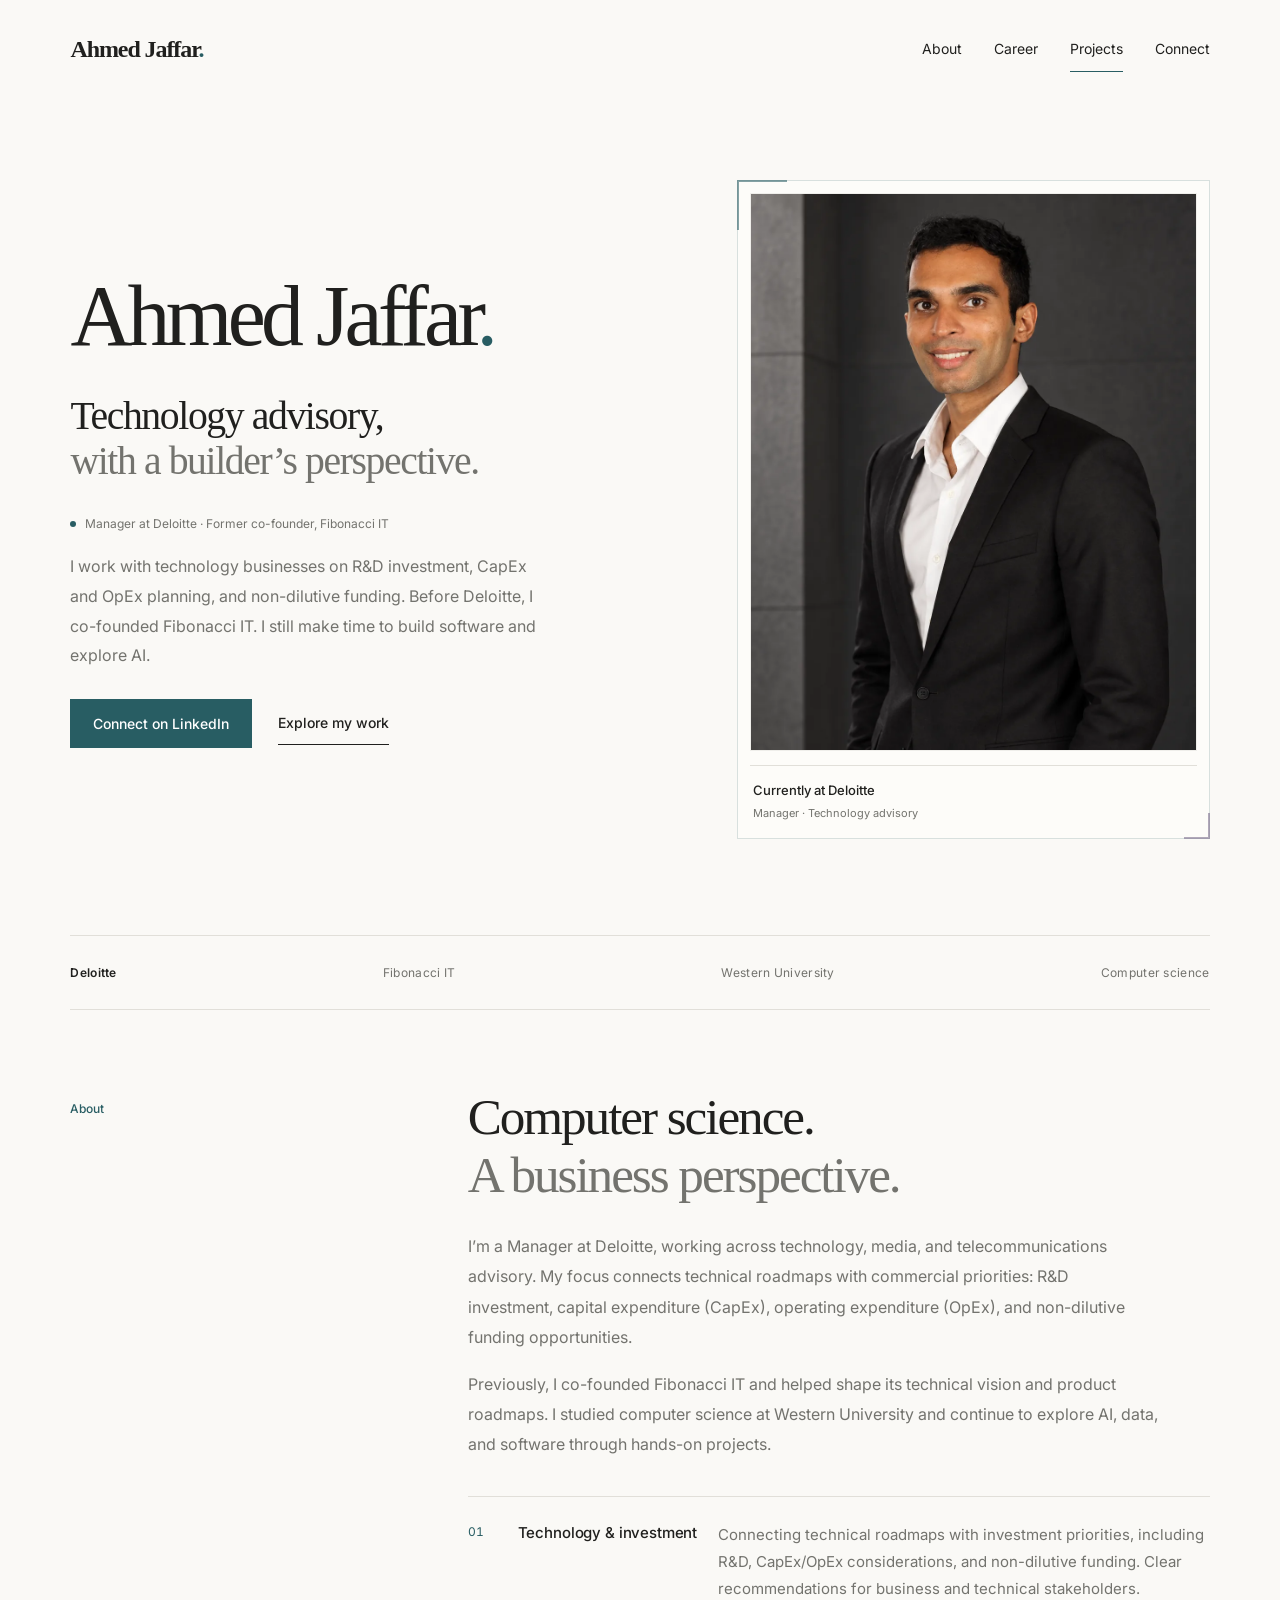
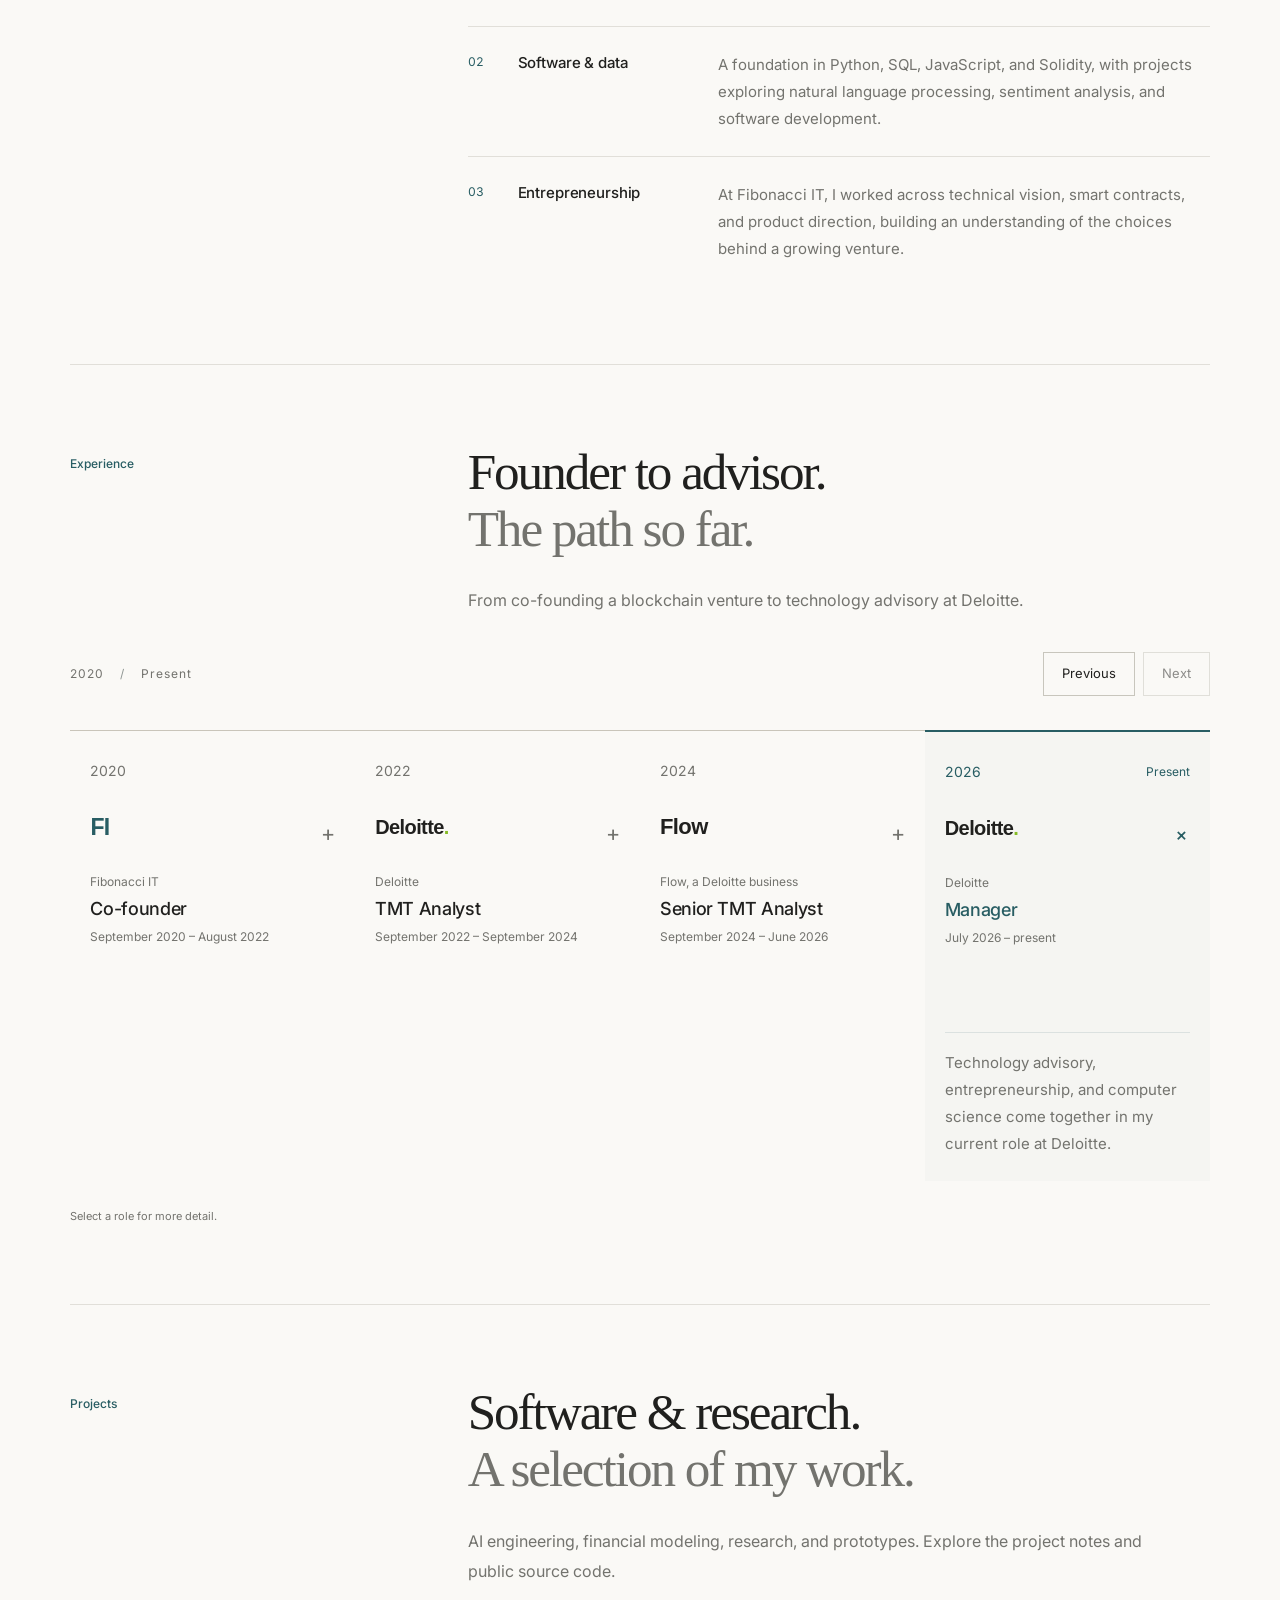
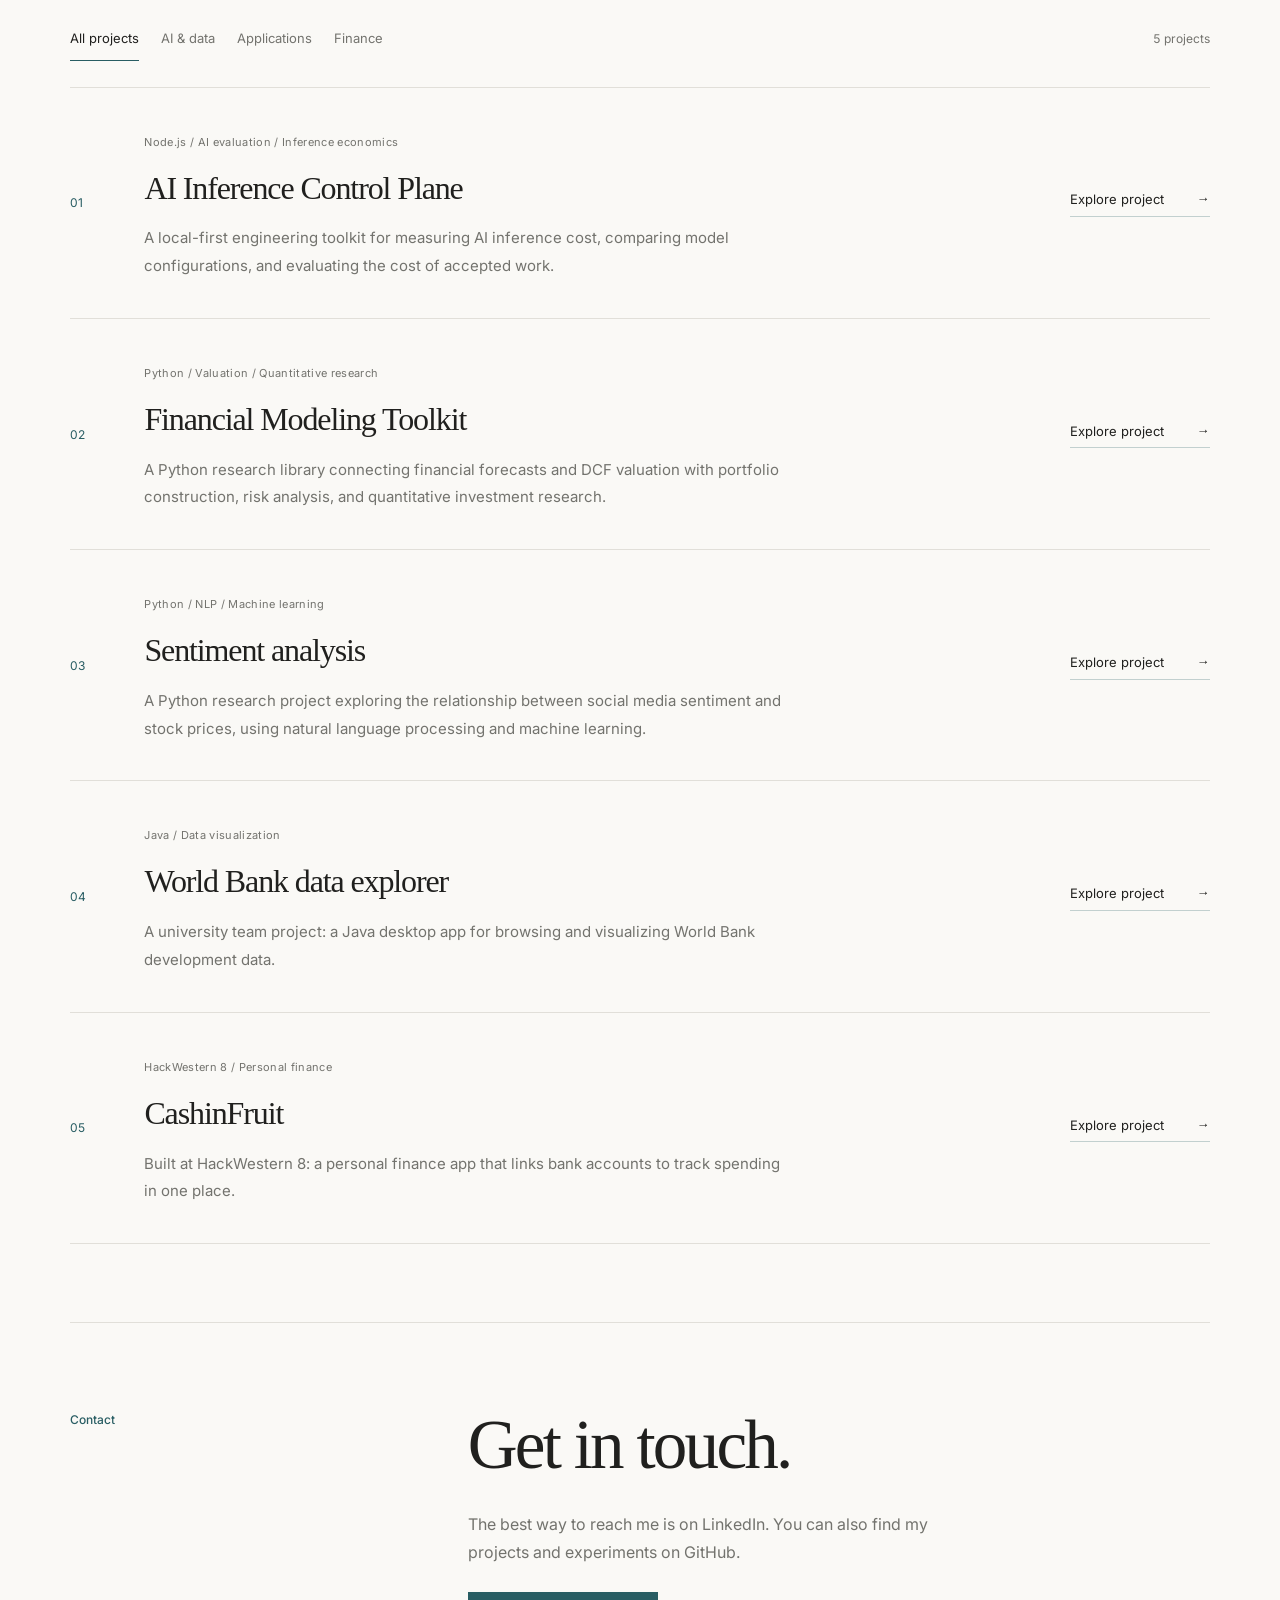
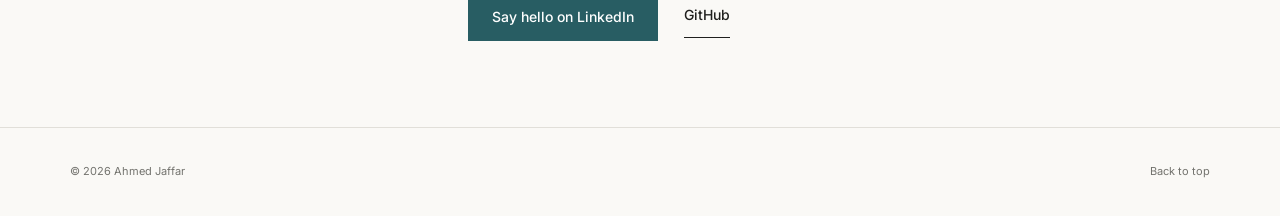
==== commit 20903d30: "Sync gallery frame and new AI and finance projects" ====
--- a/index.html
+++ b/index.html
@@ -105,6 +105,28 @@
           "position": 1,
           "item": {
             "@type": "SoftwareSourceCode",
+            "name": "AI Inference Control Plane",
+            "codeRepository": "https://github.com/Ajaffar1/AI-Inference-Control-Plane",
+            "url": "https://ahmedjaffar.ca/projects/ai-inference-control-plane/",
+            "programmingLanguage": "JavaScript"
+          }
+        },
+        {
+          "@type": "ListItem",
+          "position": 2,
+          "item": {
+            "@type": "SoftwareSourceCode",
+            "name": "Financial Modeling Toolkit",
+            "codeRepository": "https://github.com/Ajaffar1/Financial-Modeling-Toolkit",
+            "url": "https://ahmedjaffar.ca/projects/financial-modeling-toolkit/",
+            "programmingLanguage": "Python"
+          }
+        },
+        {
+          "@type": "ListItem",
+          "position": 3,
+          "item": {
+            "@type": "SoftwareSourceCode",
             "name": "Sentiment analysis",
             "codeRepository": "https://github.com/Ajaffar1/TwitterSentiment",
             "url": "https://ahmedjaffar.ca/projects/sentiment-analysis/",
@@ -113,7 +135,7 @@
         },
         {
           "@type": "ListItem",
-          "position": 2,
+          "position": 4,
           "item": {
             "@type": "SoftwareSourceCode",
             "name": "World Bank data explorer",
@@ -124,7 +146,7 @@
         },
         {
           "@type": "ListItem",
-          "position": 3,
+          "position": 5,
           "item": {
             "@type": "SoftwareSourceCode",
             "name": "CashinFruit",
@@ -236,7 +258,7 @@
 <div class="eyebrow">Projects</div>
 <div>
 <h2>Software &amp; research.<br><span class="quiet">A selection of my work.</span></h2>
-<p class="section-copy">Research, university projects, and a hackathon prototype. Notes and source code are linked below.</p>
+<p class="section-copy">AI engineering, financial modeling, research, and prototypes. Explore the project notes and public source code.</p>
 </div>
 </div>
 <div class="project-tools" hidden>
@@ -244,12 +266,16 @@
 <button type="button" data-filter="all" aria-pressed="true">All projects</button>
 <button type="button" data-filter="data" aria-pressed="false">AI & data</button>
 <button type="button" data-filter="apps" aria-pressed="false">Applications</button>
-</div>
-<p class="project-count" role="status" aria-live="polite">3 projects</p>
+<button type="button" data-filter="finance" aria-pressed="false">Finance</button>
+</div>
+<p class="project-count" role="status" aria-live="polite">5 projects</p>
 </div>
 <div class="projects">
+<a class="project" data-category="data apps" href="/projects/ai-inference-control-plane/"><span class="num">01</span><div><span class="project-stack">Node.js / AI evaluation / Inference economics</span><h3>AI Inference Control Plane</h3><p>A local-first engineering toolkit for measuring AI inference cost, comparing model configurations, and evaluating the cost of accepted work.</p></div><span class="project-cta">Explore project</span></a>
+<a class="project" data-category="finance" href="/projects/financial-modeling-toolkit/"><span class="num">02</span><div><span class="project-stack">Python / Valuation / Quantitative research</span><h3>Financial Modeling Toolkit</h3><p>A Python research library connecting financial forecasts and DCF valuation with portfolio construction, risk analysis, and quantitative investment research.</p></div><span class="project-cta">Explore project</span></a>
+
 <a class="project" data-category="data" href="/projects/sentiment-analysis/">
-<span class="num">01</span>
+<span class="num">03</span>
 <div>
 <span class="project-stack">Python / NLP / Machine learning</span>
 <h3>Sentiment analysis</h3>
@@ -258,7 +284,7 @@
 <span class="project-cta">Explore project</span>
 </a>
 <a class="project" data-category="data apps" href="/projects/world-bank-data-explorer/">
-<span class="num">02</span>
+<span class="num">04</span>
 <div>
 <span class="project-stack">Java / Data visualization</span>
 <h3>World Bank data explorer</h3>
@@ -267,7 +293,7 @@
 <span class="project-cta">Explore project</span>
 </a>
 <a class="project" data-category="apps" href="/projects/cashinfruit/">
-<span class="num">03</span>
+<span class="num">05</span>
 <div>
 <span class="project-stack">HackWestern 8 / Personal finance</span>
 <h3>CashinFruit</h3>
--- a/styles.css
+++ b/styles.css
@@ -18,3 +18,6 @@
 /* Editorial refinement around the approved reference. */
 .quiet{color:var(--muted)}.hero{grid-template-columns:1.2fr 1fr;gap:100px;padding-block:80px 96px}.hero h1{font-size:clamp(3.75rem,6.7vw,6.25rem);margin-bottom:32px}.hero-statement{font-size:clamp(2rem,3.1vw,2.9rem);max-width:610px}.hero-tag{margin-top:28px}.portrait img{aspect-ratio:4/5;object-position:center 30%}.caption{display:flex;justify-content:space-between;align-items:start;border-top:1px solid var(--line);margin-top:18px;padding-top:14px}.caption strong{margin-bottom:4px}.strip{padding-block:26px;letter-spacing:.025em}.section-head{grid-template-columns:1fr 2.2fr;gap:60px}.section-head h2{font-size:clamp(2.4rem,4vw,3.75rem);line-height:1.12;max-width:790px}.areas{margin-left:calc((100% - 60px)/3.2 + 60px);margin-top:36px}.area{padding-block:24px}.area .num{font-variant-numeric:tabular-nums}.career-item summary{min-height:300px;padding-top:28px}.company-mark{font-size:20px}.career-role{font-size:1.125rem}.career-item:focus-within{border-color:var(--accent)}.career-item[open] .career-role{color:var(--accent)}.career-list{padding-top:28px}.project{grid-template-columns:40px minmax(0,1fr) 140px;padding-block:38px;gap:34px}.project h3{font-size:clamp(1.75rem,2.5vw,2.25rem);margin-block:12px 14px}.project-cta{justify-content:space-between;border-bottom:1px solid #285d6344;padding-bottom:5px}.project:hover .project-cta,.project:focus-visible .project-cta{border-color:var(--accent)}.contact{padding-block:86px;grid-template-columns:1fr 2.2fr}.contact h2{font-size:clamp(3rem,5.4vw,5rem);line-height:1.05;margin-bottom:28px}.contact p{max-width:520px}.button:focus-visible,.project:focus-visible{outline:2px solid var(--accent);outline-offset:6px}.glass-controls button{transition:background .2s,border-color .2s}.glass-controls button:not(:disabled):hover{border-color:var(--accent);background:#285d6308}.related-projects a{transition:background .2s,border-color .2s}.project-page .site-header{border-bottom:1px solid var(--line)}
 @media(max-width:1000px){.hero{gap:60px}.project{gap:24px}}@media(max-width:800px){.hero{gap:34px;padding-block:56px 64px}.hero h1{font-size:clamp(3rem,6.8vw,4.5rem)}.section-head{grid-template-columns:1fr;gap:20px}.areas{margin-left:0}.contact{grid-template-columns:1fr;padding-block:64px}.project{grid-template-columns:30px minmax(0,1fr) 120px}}@media(max-width:640px){.hero{grid-template-columns:1fr;gap:32px;padding-block:34px 48px}.hero h1{font-size:clamp(3.2rem,13vw,4.5rem);margin-bottom:24px}.hero-statement{font-size:clamp(1.9rem,8vw,2.75rem)}.hero-tag{margin-top:22px}.portrait img{aspect-ratio:4/3;object-position:center 25%}.strip{padding-block:22px}.section-head h2{font-size:clamp(2.15rem,8.5vw,3rem)}.area{padding-block:22px}.career-item summary{min-height:284px}.project{grid-template-columns:20px minmax(0,1fr);gap:14px;padding-block:30px}.project h3{font-size:1.7rem}.project-cta{justify-self:start;gap:18px}.contact{padding-block:54px}.contact h2{font-size:3.5rem}.caption{margin-top:16px}}
+
+/* Fine gallery frame: generous mat, quiet outline, asymmetrical corner accents. */
+.portrait{padding:12px 12px 0;border:1px solid #285d632d;background:#fdfcf9;position:relative;isolation:isolate}.portrait picture{display:block;position:relative}.portrait:before{display:block;content:'';position:absolute;z-index:1;left:-1px;top:-1px;width:48px;height:48px;background:none;border:0;border-top:2px solid #285d6390;border-left:2px solid #285d6390;box-shadow:none;transform:none;pointer-events:none}.portrait:after{display:block;content:'';position:absolute;z-index:1;right:-1px;bottom:-1px;width:24px;height:24px;background:none;border:0;border-bottom:2px solid #77678990;border-right:2px solid #77678990;pointer-events:none}.portrait img{border:1px solid #20201e10}.caption{margin-top:14px;padding:14px 3px 16px}.project-filters{flex-wrap:wrap}.project-count{font-variant-numeric:tabular-nums}@media(max-width:640px){.portrait{width:100%;padding:10px 10px 0}.portrait:before{width:36px;height:36px}.portrait:after{width:20px;height:20px}.caption{padding:12px 2px 14px;margin-top:12px}.project-filters{gap:16px}}
